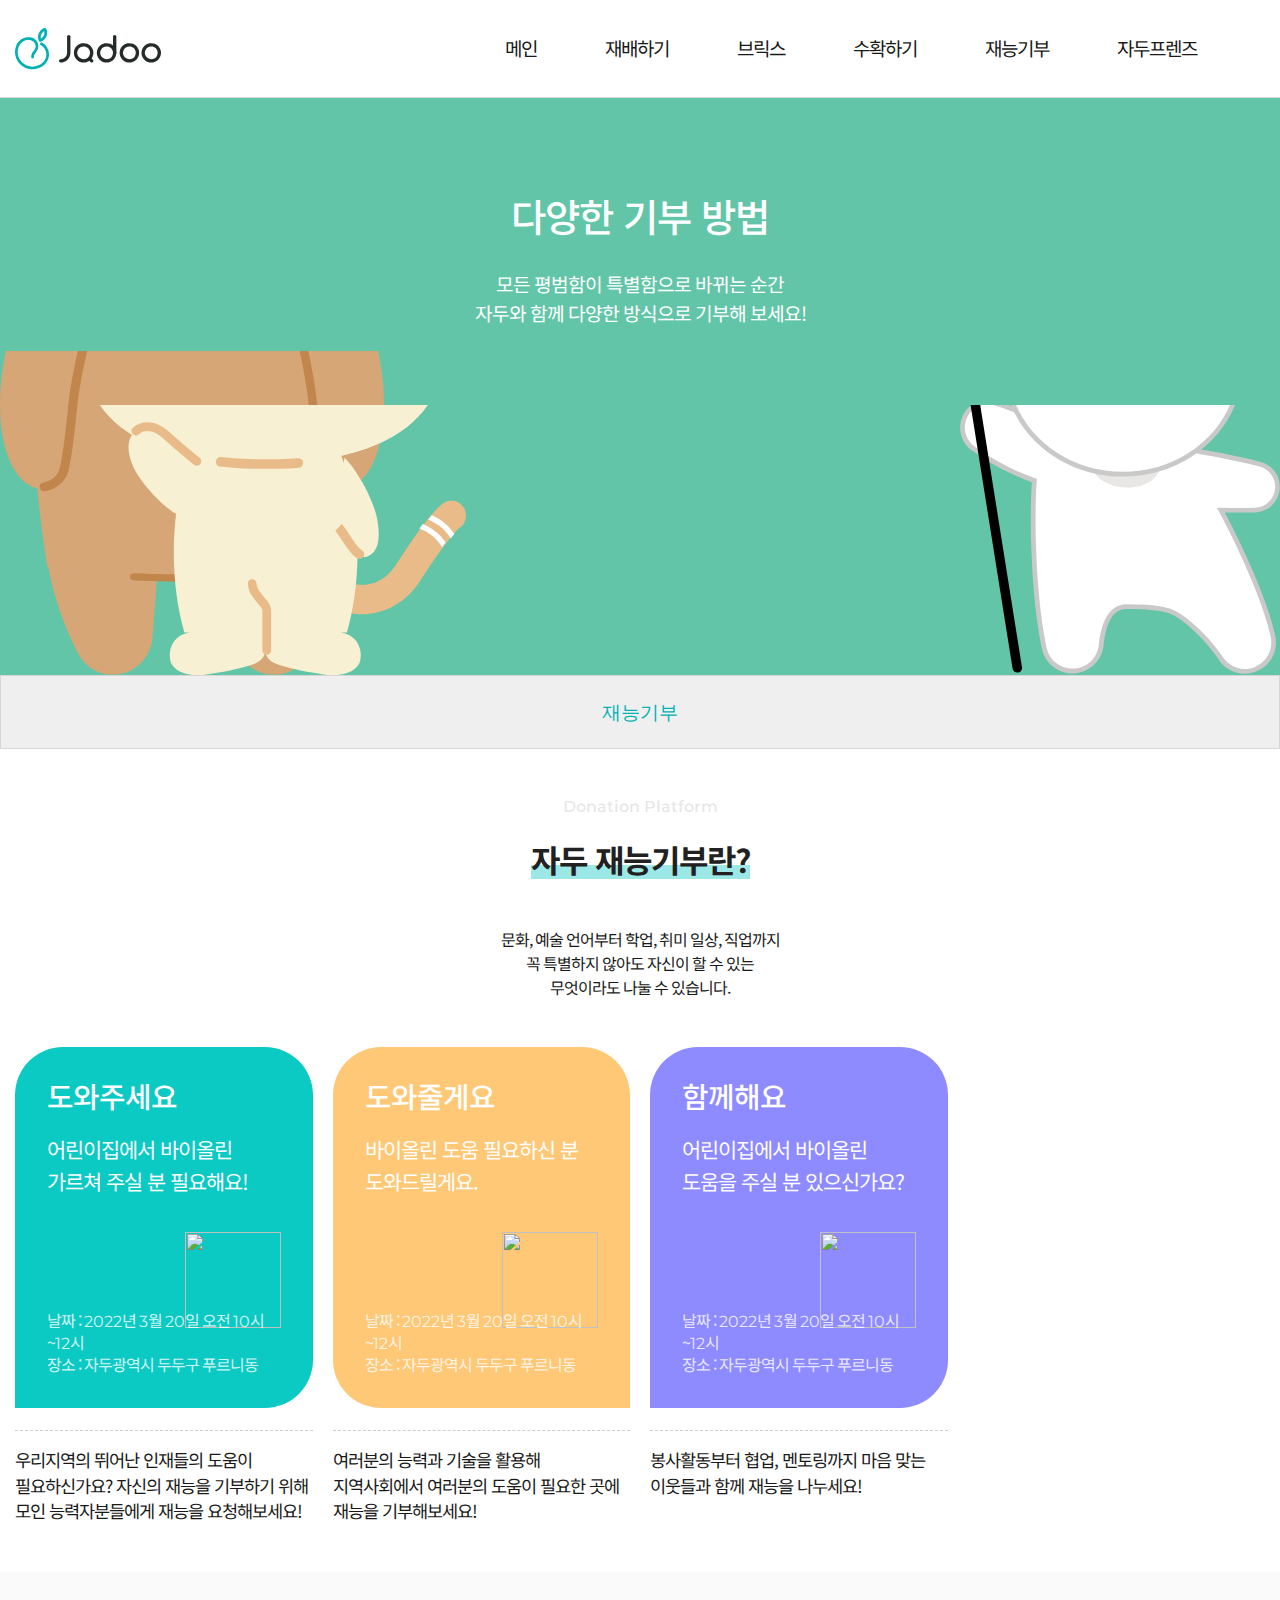
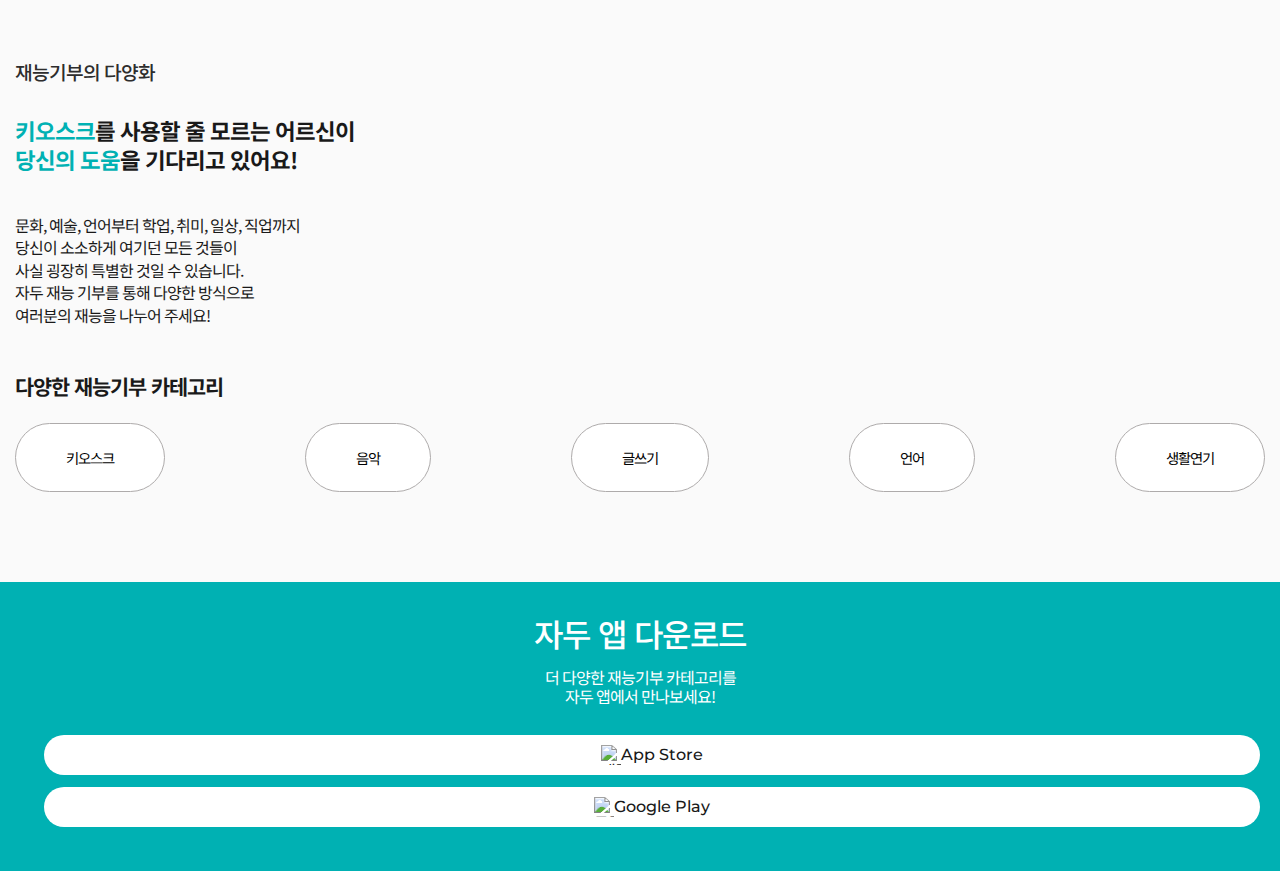
==== page/donation.html @ 3eba4370 "재능기부 박스 수정" ====
<!DOCTYPE html>
<html lang="ko">

<head>
  <meta charset="UTF-8">
  <meta http-equiv="X-UA-Compatible" content="IE=edge">
  <meta name="viewport" content="width=device-width, initial-scale=1.0">
  <title>자두 재능기부</title>
  <link rel="stylesheet" href="../css/reset.css">
  <link rel="stylesheet" href="../css/layout.css">
  <link rel="stylesheet" href="../css/donation.css">
  <!-- <link rel="stylesheet" href="https://fonts.googleapis.com/icon?family=Material+Icons"> -->
  <link href="https://fonts.googleapis.com/icon?family=Material+Icons" rel="stylesheet">

  <script src="../js/main.js" defer></script>
  <script src="../js/donation.js" defer></script>
</head>

<body>
  <div class="wrap">
    <header class="header">
      <div class="header-inner">

        <h1 class="logo"><a href="">
            <svg width="147" height="42" viewBox="0 0 147 42" fill="none" xmlns="http://www.w3.org/2000/svg">
              <path
                d="M25.1084 13.7812C24.8721 13.7782 24.6405 13.711 24.4366 13.5863C24.2327 13.4616 24.0635 13.2837 23.9457 13.07C22.6821 10.7668 22.6472 7.77665 23.8526 5.08147C25.0581 2.3863 27.2751 0.491188 29.7828 0.0184212C30.0581 -0.028347 30.3404 0.0144478 30.5915 0.14098C30.8426 0.267511 31.0501 0.471632 31.1859 0.725551C32.4534 3.02877 32.4883 6.01892 31.279 8.7141C30.0697 11.4093 27.8565 13.3044 25.3488 13.7772C25.2688 13.7843 25.1885 13.7857 25.1084 13.7812V13.7812ZM29.2402 3.15C27.944 3.81924 26.9048 4.92833 26.2933 6.29495C25.6819 7.66158 25.5347 9.2044 25.8759 10.6698C27.1711 9.99944 28.2095 8.89019 28.8208 7.52391C29.4321 6.15763 29.58 4.61539 29.2402 3.15V3.15Z"
                fill="#00B1B3" />
              <path
                d="M29.6241 36.532L29.3347 36.7944L29.2768 36.8461C26.0153 39.7664 21.8359 41.3674 17.5152 41.3515C7.86817 41.3515 5.33085e-05 33.5734 5.33085e-05 24.0139C-0.00560823 21.7639 0.439745 19.5369 1.30819 17.4725C1.38537 17.2777 1.48569 17.0431 1.58602 16.8244C1.71722 16.542 1.85614 16.2756 1.99891 16.0291C3.14488 13.9562 4.80183 12.232 6.80212 11.031C8.80241 9.82992 11.0751 9.19466 13.3901 9.18945C14.4247 9.19126 15.4551 9.32482 16.4579 9.5871C16.6006 9.61892 16.782 9.65868 16.9788 9.7223C17.1254 9.75149 17.2689 9.79544 17.4071 9.85353C18.8137 10.3397 20.0753 11.1905 21.0708 12.3241C22.0662 13.4577 22.7621 14.836 23.0914 16.3267C23.4208 17.8174 23.3727 19.3703 22.9516 20.8363C22.5306 22.3023 21.7508 23.632 20.6871 24.6979C20.1178 25.2648 19.6657 25.9446 19.358 26.6963C19.0503 27.4481 18.8934 28.2562 18.8966 29.072C18.8966 29.4411 18.7543 29.7952 18.5011 30.0562C18.2478 30.3172 17.9042 30.4638 17.546 30.4638C17.1878 30.4638 16.8443 30.3172 16.591 30.0562C16.3378 29.7952 16.1955 29.4411 16.1955 29.072C16.1925 27.8852 16.422 26.71 16.8702 25.6167C17.3185 24.5235 17.9762 23.5347 18.804 22.7096C19.7641 21.7439 20.3797 20.4725 20.5513 19.1013C20.7229 17.7301 20.4403 16.3393 19.7494 15.1542C19.0131 13.905 17.8697 12.9663 16.5235 12.5059L16.4502 12.482H16.3614L16.207 12.4263C16.0878 12.3883 15.9667 12.3564 15.8443 12.3309H15.8019C15.0129 12.1296 14.2029 12.0295 13.3901 12.0327C11.5557 12.0348 9.75426 12.536 8.16806 13.4856C6.58185 14.4352 5.26707 15.7996 4.35664 17.4407C4.25245 17.6395 4.13283 17.8662 4.02479 18.1008C3.94761 18.2639 3.87043 18.4428 3.80097 18.6217C3.07294 20.3482 2.69856 22.211 2.70122 24.0934C2.70122 32.118 9.34609 38.6475 17.5152 38.6475C21.1851 38.6617 24.7352 37.3024 27.5056 34.8221L27.5789 34.7584L27.8761 34.488L28.1115 34.2693C28.1565 34.2139 28.2055 34.162 28.2581 34.1142L28.3083 34.0625L28.6015 33.7444C29.5499 32.663 30.2746 31.3939 30.7316 30.0145C31.1036 28.9014 31.2927 27.7321 31.2911 26.5549C31.2985 24.5847 30.7774 22.6507 29.7852 20.9665C28.7931 19.2823 27.3685 17.9135 25.6688 17.0113C25.3647 16.8337 25.1393 16.5416 25.0398 16.1963C24.9404 15.851 24.9747 15.4794 25.1356 15.1597C25.2965 14.8399 25.5714 14.5969 25.9026 14.4817C26.2337 14.3665 26.5953 14.388 26.9114 14.5418C29.0409 15.6703 30.8284 17.3803 32.0786 19.4849C33.3287 21.5895 33.9934 24.0078 34 26.4754C33.9975 29.8287 32.7859 33.0614 30.6004 35.5458L30.2145 35.9434L29.6241 36.532Z"
                fill="#00B1B3" />
              <path
                d="M68.6317 34.5648C66.7026 34.5648 64.8168 33.9947 63.2128 32.9267C61.6088 31.8588 60.3587 30.3408 59.6204 28.5648C58.8822 26.7888 58.689 24.8346 59.0653 22.9492C59.4417 21.0638 60.3707 19.332 61.7347 17.9727C63.0988 16.6134 64.8368 15.6878 66.7289 15.3127C68.6209 14.9377 70.5821 15.1302 72.3643 15.8658C74.1466 16.6015 75.6699 17.8472 76.7417 19.4456C77.8135 21.0439 78.3855 22.9231 78.3855 24.8454C78.382 27.422 77.3532 29.8921 75.5248 31.7141C73.6964 33.5361 71.2175 34.5612 68.6317 34.5648V34.5648ZM68.6317 18.4458C67.3615 18.4458 66.1198 18.8211 65.0637 19.5243C64.0076 20.2275 63.1844 21.227 62.6983 22.3963C62.2122 23.5657 62.0851 24.8525 62.3329 26.0939C62.5807 27.3353 63.1924 28.4756 64.0905 29.3706C64.9887 30.2656 66.133 30.8751 67.3788 31.122C68.6246 31.3689 69.9159 31.2422 71.0894 30.7578C72.2629 30.2735 73.266 29.4532 73.9716 28.4008C74.6773 27.3484 75.054 26.1111 75.054 24.8454C75.0557 24.0035 74.891 23.1696 74.5691 22.3912C74.2472 21.6129 73.7745 20.9054 73.1781 20.3092C72.5816 19.713 71.8731 19.2398 71.093 18.9166C70.3129 18.5934 69.4766 18.4266 68.6317 18.4258V18.4458Z"
                fill="#242B29" />
              <path
                d="M136.253 34.5648C134.324 34.5648 132.438 33.9947 130.834 32.9267C129.23 31.8588 127.98 30.3408 127.241 28.5648C126.503 26.7888 126.31 24.8346 126.686 22.9492C127.063 21.0638 127.992 19.332 129.356 17.9727C130.72 16.6134 132.458 15.6878 134.35 15.3127C136.242 14.9377 138.203 15.1302 139.985 15.8658C141.768 16.6015 143.291 17.8472 144.363 19.4456C145.435 21.0439 146.007 22.9231 146.007 24.8454C146.003 27.422 144.974 29.8921 143.146 31.7141C141.317 33.5361 138.839 34.5612 136.253 34.5648V34.5648ZM136.253 18.4458C134.983 18.4458 133.741 18.8211 132.685 19.5243C131.629 20.2275 130.806 21.227 130.319 22.3963C129.833 23.5657 129.706 24.8525 129.954 26.0939C130.202 27.3353 130.813 28.4756 131.712 29.3706C132.61 30.2656 133.754 30.8751 135 31.122C136.246 31.3689 137.537 31.2422 138.71 30.7578C139.884 30.2735 140.887 29.4532 141.593 28.4008C142.298 27.3484 142.675 26.1111 142.675 24.8454C142.678 24.0033 142.514 23.1689 142.192 22.3902C141.87 21.6115 141.398 20.9036 140.801 20.3072C140.205 19.7109 139.496 19.2377 138.715 18.9148C137.935 18.592 137.098 18.4258 136.253 18.4258V18.4458Z"
                fill="#242B29" />
              <path
                d="M91.5917 34.5648C89.6626 34.5648 87.7768 33.9947 86.1728 32.9267C84.5688 31.8588 83.3186 30.3408 82.5804 28.5648C81.8421 26.7888 81.649 24.8346 82.0253 22.9492C82.4017 21.0638 83.3306 19.332 84.6947 17.9727C86.0588 16.6134 87.7968 15.6878 89.6888 15.3127C91.5809 14.9377 93.542 15.1302 95.3243 15.8658C97.1066 16.6015 98.6299 17.8472 99.7016 19.4456C100.773 21.0439 101.345 22.9231 101.345 24.8454C101.342 27.422 100.313 29.8921 98.4847 31.7141C96.6563 33.5361 94.1775 34.5612 91.5917 34.5648V34.5648ZM91.5917 18.4458C90.3218 18.4471 89.0808 18.8235 88.0255 19.5275C86.9702 20.2315 86.1481 21.2315 85.6631 22.401C85.178 23.5705 85.0518 24.857 85.3003 26.098C85.5489 27.3389 86.1611 28.4786 87.0595 29.3729C87.9579 30.2673 89.1023 30.8761 90.3479 31.1225C91.5935 31.3689 92.8845 31.2417 94.0576 30.7572C95.2307 30.2726 96.2334 29.4524 96.9387 28.4001C97.6441 27.3478 98.0206 26.1108 98.0206 24.8454C98.0224 24.003 97.8574 23.1685 97.5351 22.3897C97.2128 21.6109 96.7395 20.9031 96.1424 20.3068C95.5452 19.7105 94.8359 19.2375 94.055 18.9147C93.2741 18.5919 92.4371 18.4258 91.5917 18.4258V18.4458Z"
                fill="#242B29" />
              <path
                d="M45.6725 34.5649C45.2289 34.5649 44.8035 34.3894 44.4899 34.0768C44.1762 33.7643 44 33.3404 44 32.8984C44 32.4564 44.1762 32.0325 44.4899 31.7199C44.8035 31.4074 45.2289 31.2318 45.6725 31.2318C47.3747 31.2283 49.0061 30.5529 50.2098 29.3535C51.4134 28.1541 52.0912 26.5284 52.0947 24.8322V8.66656C52.0947 8.22456 52.2709 7.80067 52.5845 7.48813C52.8982 7.17559 53.3236 7 53.7672 7C54.2107 7 54.6361 7.17559 54.9498 7.48813C55.2634 7.80067 55.4396 8.22456 55.4396 8.66656V24.8455C55.4361 27.4245 54.4055 29.8966 52.5742 31.719C50.7429 33.5414 48.2606 34.5649 45.6725 34.5649V34.5649Z"
                fill="#242B29" />
              <path
                d="M76.7204 34.5652C76.5016 34.5654 76.285 34.5226 76.0829 34.439C75.8809 34.3555 75.6974 34.233 75.543 34.0785L73.1748 31.7187C73.0129 31.5663 72.8834 31.383 72.7939 31.1799C72.7044 30.9767 72.6566 30.7577 72.6535 30.5358C72.6504 30.3139 72.6919 30.0936 72.7757 29.888C72.8595 29.6824 72.9837 29.4956 73.1412 29.3387C73.2987 29.1818 73.4861 29.0579 73.6924 28.9745C73.8988 28.891 74.1199 28.8496 74.3425 28.8527C74.5652 28.8558 74.7849 28.9034 74.9888 28.9926C75.1927 29.0819 75.3766 29.2109 75.5296 29.3722L77.8978 31.732C78.2099 32.0433 78.3853 32.4653 78.3853 32.9053C78.3853 33.3453 78.2099 33.7673 77.8978 34.0785C77.7441 34.2339 77.5608 34.357 77.3585 34.4406C77.1563 34.5242 76.9393 34.5665 76.7204 34.5652V34.5652Z"
                fill="#242B29" />
              <path
                d="M99.6863 26.5054C99.2445 26.5054 98.8208 26.3306 98.5084 26.0193C98.196 25.708 98.0205 25.2858 98.0205 24.8455V8.66656C98.0205 8.22456 98.1967 7.80067 98.5104 7.48813C98.824 7.17559 99.2494 7 99.693 7C100.137 7 100.562 7.17559 100.876 7.48813C101.189 7.80067 101.365 8.22456 101.365 8.66656V24.8455C101.365 25.0646 101.322 25.2816 101.237 25.4838C101.153 25.6861 101.029 25.8697 100.873 26.024C100.717 26.1783 100.532 26.3003 100.328 26.3829C100.124 26.4656 99.9061 26.5072 99.6863 26.5054V26.5054Z"
                fill="#242B29" />
              <path
                d="M114.397 34.5648C112.468 34.5648 110.582 33.9947 108.978 32.9267C107.374 31.8588 106.124 30.3408 105.386 28.5648C104.648 26.7888 104.455 24.8346 104.831 22.9492C105.207 21.0638 106.136 19.332 107.5 17.9727C108.864 16.6134 110.602 15.6878 112.494 15.3127C114.387 14.9377 116.348 15.1302 118.13 15.8658C119.912 16.6015 121.436 17.8472 122.507 19.4456C123.579 21.0439 124.151 22.9231 124.151 24.8454C124.148 27.422 123.119 29.8921 121.29 31.7141C119.462 33.5361 116.983 34.5612 114.397 34.5648V34.5648ZM114.397 18.4458C113.127 18.4458 111.885 18.8211 110.829 19.5243C109.773 20.2275 108.95 21.227 108.464 22.3963C107.978 23.5657 107.851 24.8525 108.098 26.0939C108.346 27.3353 108.958 28.4756 109.856 29.3706C110.754 30.2656 111.899 30.8751 113.144 31.122C114.39 31.3689 115.682 31.2422 116.855 30.7578C118.029 30.2735 119.032 29.4532 119.737 28.4008C120.443 27.3484 120.82 26.1111 120.82 24.8454C120.821 24.0035 120.657 23.1696 120.335 22.3912C120.013 21.6129 119.54 20.9054 118.944 20.3092C118.347 19.713 117.639 19.2398 116.859 18.9166C116.079 18.5934 115.242 18.4266 114.397 18.4258V18.4458Z"
                fill="#242B29" />
            </svg>
          </a>
        </h1>


        <nav class="nav">
          <ul class="navmenu">
            <li class="menus"><span id="menu1">메인</span></li>
            <li class="menus"><span id="menu2">재배하기</span></li>
            <li class="menus"><span id="menu3">브릭스</span></li>
            <li class="menus"><span id="menu4">수확하기</span></li>
            <li class="menus"><span id="menu5">재능기부</span></li>
            <li class="menus"><span id="menu6">자두프렌즈</span></li>
          </ul>
        </nav>

        <div class="navBtntoggle">
          <div class="nav-icon">
            <span></span>
          </div>
        </div>


      </div>
      <!--header-inner -->

      <div class="nav-mobile">
        <ul class="nav-moCont">
          <li class="menus"><span id="menu7">메인</span></li>
          <li class="menus"><span id="menu8">브릭스</span></li>
          <li class="menus"><span id="menu9">재배하기</span></li>
          <li class="menus"><span id="menu10">수확하기</span></li>
          <li class="menus"><span id="menu11">재능기부</span></li>
          <li class="menus"><span id="menu12">자두프렌즈</span></li>
        </ul>
      </div>
    </header>



    <div class="donation_banner">
      <div class="layout">

        <div class="main-tit">
          <h2>다양한 기부 방법</h2>
          <div class="destxt">모든 평범함이 특별함으로 바뀌는 순간<br>
            자두와 함께 다양한 방식으로 기부해 보세요!</div>
        </div>

        <div class="decowrap">
          <div class="deco1"></div>
          <div class="deco2"></div>
          <div class="deco3"></div>
        </div>



      </div>
    </div>
    <!-- top banner -->


    <div class="tabs">
      <div class="tab-select">
        <select name="" id="tabmenu">
          <option value="" class="mater">재능기부
            <span class="down"><img src="/jadu_website/images/arrow_drop_down_black.svg" alt="드롭다운 화살표"></span></option>
          <option value="">자두MD</option>
          <option value="">현물기부</option>
        </select>
      </div>

      <div class="tab-button">
        <ul>
          <li><a href="">재능기부</a></li>
          <li><a href="">자두MD</a></li>
          <li><a href="">현물기부</a></li>
        </ul>
      </div>
    </div>

    <!-- 자두 재능기부란? -->
    <div class="donation-section1 content">
      <div class="dona_inner content_inner">
        <div class="donation-txt">
          <div class="bg_txt" lang="en">Donation Platform</div>
          <h1><mark>자두 재능기부란?</mark></h1>
          <p class="desc">문화, 예술 언어부터 학업, 취미 일상, 직업까지<br>꼭 특별하지 않아도 자신이 할 수 있는<br>무엇이라도 나눌 수 있습니다.</p>
        </div>

        <!-- 재능기부 슬라이더 -->
        <div id="slider">

          <div class="layout01">
            <div class="list list01">
              <div class="title">도와주세요</div>
              <div class="middtit">어린이집에서 바이올린<br>가르쳐 주실 분 필요해요!</div>
              <img src="/jadu_website/images/dona_item01.svg">
              <div class="info">날짜 : <span lang="en">2022</span>년 <span lang="en">3</span>월 <span lang="en">20</span>일 오전
                <span lang="en">10</span>시~<span lang="en">12</span>시<br>
                장소 : 자두광역시 두두구 푸르니동</div>
            </div>
            <div class="desc">우리지역의 뛰어난 인재들의 도움이 필요하신가요? 자신의 재능을 기부하기 위해 모인 능력자분들에게 재능을 요청해보세요!</div>
          </div>
              
            
          <div class="layout01">
            <div class="list list02">
              <div class="title">도와줄게요</div>
              <div class="middtit">바이올린 도움 필요하신 분<br>도와드릴게요.</div>
              <img src="/jadu_website/images/dona_item02.svg">
              <div class="info">날짜 : <span lang="en">2022</span>년 <span lang="en">3</span>월 <span lang="en">20</span>일 오전
                <span lang="en">10</span>시~<span lang="en">12</span>시<br>
                장소 : 자두광역시 두두구 푸르니동</div>
            </div>
            <div class="desc">여러분의 능력과 기술을 활용해 지역사회에서 여러분의 도움이 필요한 곳에 재능을 기부해보세요!</div>
          </div>


          <div class="layout01">
            <div class="list list03">
              <div class="title">함께해요</div>
              <div class="middtit">어린이집에서 바이올린<br>도움을 주실 분 있으신가요?</div>
              <img src="/jadu_website/images/dona_item03.svg">
              <div class="info">날짜 : <span lang="en">2022</span>년 <span lang="en">3</span>월 <span lang="en">20</span>일 오전
                <span lang="en">10</span>시~<span lang="en">12</span>시<br>
                장소 : 자두광역시 두두구 푸르니동</div>
            </div>
            <div class="desc">봉사활동부터 협업, 멘토링까지 마음 맞는 이웃들과 함께 재능을 나누세요!</div>
          </div>

        </div>
      </div>
    </div>

    <!-- 재능기부의 다양화 -->
    <div class="diversify_wrap">
      <div class="diver_inner content_inner">
        <div class="desc-txt">
          <h2>재능기부의 다양화</h2>
          <div class="stit"><span>키오스크</span>를 사용할 줄 모르는 어르신이<br><span>당신의 도움</span>을 기다리고 있어요!</div>
          <div class="desc">문화, 예술, 언어부터 학업, 취미, 일상, 직업까지<br>
            당신이 소소하게 여기던 모든 것들이<br>
            사실 굉장히 특별한 것일 수 있습니다.<br>
            자두 재능 기부를 통해 다양한 방식으로<br>
            여러분의 재능을 나누어 주세요!</div>
        </div>


        <!-- 카테고리 -->
        <div class="cate_wrap">
          <div class="cate_tit">다양한 재능기부 카테고리</div>
          <ul class="category">
            <li>키오스크</li>
            <li>음악</li>
            <li>글쓰기</li>
            <li>언어</li>
            <li>생활연기</li>
          </ul>
        </div>

      </div>
    </div>


    <!-- 자두 앱 다운로드 -->
    <div class="app-download">
      <div class="down_inner content_inner">
        <div class="txt">
          <div class="tit">자두 앱 다운로드</div>
          <div class="middtit">더 다양한 재능기부 카테고리를<br>자두 앱에서 만나보세요!</div>
        </div>
        <div class="down-btn">
          <div class="apple btn">
            <a href="#">
              <img src="/jadu_website/images/logo_apple.svg" alt="애플 로고">
              <span lang="en">App Store</span>
            </a>
          </div>
          <div class="google btn">
            <a href="#">
              <img src="/jadu_website/images/logo_googleplay.svg" alt="구글플레이 로고">
              <span lang="en">Google Play</span>
            </a>
          </div>
        </div>
      </div>
    </div>


  </div>
  <!-- wrap end -->
</body>

</html>
---- css/layout.css ----
body { position: relative; line-height: 1; word-break: keep-all; }
.title__wrap .title mark{position: relative;}
.title__wrap .title mark:before {
  content: "";
  position: absolute;
  left: 0;
  bottom: 00px;
  width: 100%;
  height: 22px;
  background-color: #fde08e;
  z-index: -1;
}


.wrap{position: relative;}
.header { width: 100%; padding-left: 15px; padding-right: 15px; border-bottom: 1px solid rgb(217, 217, 217); position: fixed; top: 0px; left: 0px; z-index: 999; background-color: rgb(255, 255, 255); }
.header .header-inner { position: relative; width: 100%; height: 86px; display: flex; align-items: center; justify-content: space-between; }
.header .logo { }
.header .logo a { display: block; text-indent: -999px; width: 147px; background: url("../images/logo.svg") no-repeat; height: 42px; }
.header .nav { width: calc(100% - 147px); }
.header .nav { }
.header .nav .navbar li { cursor: pointer; }
.header .nav .navbar li > span:hover { color: rgb(76, 200, 202); position: relative; }
.header .nav .navmenu { display: none; }
.header .nav .navmenu li { cursor: pointer; }
.header .nav-icon { width: 24px; cursor: pointer; z-index: 100; transform: translateY(-50%); }
.header .nav-icon > span { position: relative; display: block; width: 100%; height: 100%; }
.header .nav-icon { display: inline-block; width: 24px; cursor: pointer; position: absolute; top: 50%; right: 10px; z-index: 100; transform: translateY(-50%); }
.header .nav-icon::before, .header .nav-icon span, .header .nav-icon::after { background-color: rgb(0, 0, 0); content: ""; display: block; height: 2px; margin: 5px 0px; transition: all 0.2s ease-in-out 0s; }
.header .nav-icon::before { margin-top: 0px; }
.header .nav-icon::after { margin-bottom: 0px; }
.header .nav-icon:hover > span { border-top-color: rgb(76, 200, 202); }
.header .nav-icon:hover > span { border-top-color: rgb(76, 200, 202); }
.header .nav-icon.active::before { transform: translateY(8px) rotate(135deg); }
.header .nav-icon.active::before { transform: translateY(8px) rotate(135deg); }
.header .nav-icon.active::after { transform: translateY(-6px) rotate(-135deg); }
.header .nav-icon.active span { transform: scale(0); }
.nav-mobile { display: none; position: absolute; top: 80px; left: 0px; right: 0px; 
  background-color: rgb(11 200 194); z-index: 200; }
.nav-mobile.active { display: block; }
.nav-mobile .nav-moCont li { cursor: pointer; padding: 30px; color: rgb(255, 255, 255); }
.nav-mobile .nav-moCont li:hover { background-color: #189292; }
.nav-mobile .nav-moCont li span { color: rgb(255, 255, 255); }
@media (min-width: 1024px) {
  .header .header-inner { max-width: 1400px; margin: 0px auto; height: 97px; }
  .header .nav { display: block; width: calc(100% - 134px); }
  .header .nav .navmenu { display: flex; justify-content: right; align-items: center; }
  .header .nav .navmenu li { font-size: 19px; padding-right: 68px; }
  .header .nav .navmenu li > span:hover::before { content: ""; display: block; width: 6px; height: 6px; position: absolute; top: -10px; left: 50%; transform: translateX(-50%); border-radius: 50%; background: rgb(76, 200, 202); }
  .header .nav .navmenu li > span.active { color: rgb(76, 200, 202); position: relative; }
  .header .nav .navmenu li > span.active::before { content: ""; display: block; width: 6px; height: 6px; position: absolute; top: -10px; left: 50%; transform: translateX(-50%); border-radius: 50%; background: rgb(76, 200, 202); }
  .header .nav-icon { display: none; }
  .header { width: 100%; position: fixed; }
  .header .header-inner { max-width: 1400px; margin: 0px auto; height: 97px; }
  .header .logo { width: 147px; }
}
#container { position: relative; overflow: hidden; height: 100%; }
.section { padding: 3rem 0px; }
.up-on-scroll { transition: transform 0.4s ease 0s, opacity 1s ease 0s; }
.layout {position: relative;padding: 2rem;}
.title__wrap .desc { display: block; font-size: 1rem; color: rgb(0, 177, 179); padding: 20px 0px; font-weight: 600; }
.title__wrap .title { font-size: 2rem; color: rgb(25, 25, 25); }
.title__wrap .middle { font-size: 1rem;  line-height: 1.75; padding: 30px 0px; }


@media screen and (min-width: 768px) and (max-width: 1023px) {
  #container { margin-top: 86px; }
}


@media screen and (min-width: 1350px)  {
  .title__wrap .desc{font-size:1.5rem;}
  .title__wrap .title {font-size: 3.8rem;padding: 30px 0px;}
  .title__wrap .middle { font-size: 1.5rem; padding: 30px 0px; }
  .layout {max-width: 1500px;margin: 0 auto;}
  .section{ padding: 10rem 0; }
  
}

@media screen and (min-width: 1023px) and (max-width: 1350px) {
  .layout{padding:5rem;}
  .title__wrap .title { font-size: 2.5rem; padding: 30px 0px; }
  .title__wrap .middle { font-size: 1.2rem; padding: 30px 0px; }
}


@media (max-width: 280px) {
  .layout { padding: 0.5rem; }
  .title__wrap .title{font-size:1.4rem}
}



/******************************************** main visual **********************************************/


.main-visual { position: relative; width: 100%; height: 50rem; padding: 0;}
.main-visual .visual { width: 100%; height: 100%; }
.main-visual .bg { background-image: url("../images/main-visual_bg.png"); background-position: center bottom; background-size: cover; background-repeat: no-repeat; }
.main-visual .layout { position: absolute; top: 45%; left: 50%; transform: translate(-50%, -50%); width: 100%;  }
.main-visual { height: 83rem; }

.main-visual .main-tit > span { font-size: 1.2rem; color: rgb(255, 255, 255); padding-bottom: 2rem; display: inline-block; }
.main-visual .main-tit > h2 { font-size: 5rem;  color: rgb(255, 255, 255); font-weight: 300; }
.main-visual .main-tit > h2 > strong { color: rgb(255, 255, 255); font-weight: 600; }

.main-visual .itemwrap {    position: absolute;  top: 50%; right: 0;    z-index: -1; display: flex;flex-direction: row;}
.main-visual .itemwrap .item { position: relative; content: ""; transition: all 0.3s ease 0s; animation-duration: 1s;
   animation-timing-function: linear; animation-iteration-count: infinite; animation-direction: alternate; 
   box-shadow: rgba(48, 63, 161, 0.2) 79px 190px 184px;border-radius: 50%; }

.main-visual .itemwrap .item:nth-child(1) { background: url("../images/mainbrix01.svg") center center / 100% no-repeat; width: 5rem; height: 5rem; animation-name: item1; }
.main-visual .itemwrap .item:nth-child(2) {background: url("../images/mainbrix02.svg") center center / 100% no-repeat; width: 9rem; height: 9rem; animation-name: item2;  }
.main-visual .itemwrap .item:nth-child(3) { background: url("../images/mainbrix03.svg") center center / 100% no-repeat;  width: 14rem; height: 14rem; animation-name: item3;  }
.main-visual .itemwrap .item:nth-child(4) {  background: url("../images/mainbrix04.svg") center center / 100% no-repeat; width: 19rem; height: 19rem;  animation-name: item4;}



@keyframes item1 { 
  0% { right: -13rem; top: -18rem; }
  100% { right: -14rem; top: -17rem; }
}

@keyframes item2 { 
  0% { right: -15rem; top: -10rem; }
  100% { right: -20rem; top: -11rem; }
}

@keyframes item3 { 
  0% { right: -15rem; top: 5rem; }
  100% { right: -16rem; top: 6rem; }
}

@keyframes item4 { 
  0% { right: 20rem; top: 0rem; }
  100% { right: 21rem; top: 1rem; }
}


/* 1025 ~ 1300 */
@media screen and (min-width: 1025px) and (max-width: 1300px) {
  .main-visual .itemwrap{top: 77%;}

  .main-visual .itemwrap .item:nth-child(1) { width: 5rem; height: 5rem;  }
  .main-visual .itemwrap .item:nth-child(2) { width: 9rem; height: 9rem;  }
  .main-visual .itemwrap .item:nth-child(3) { width: 10rem; height: 10rem;  }
  .main-visual .itemwrap .item:nth-child(4) { width: 15rem; height: 15rem;}
  .main-visual .main-tit > h2{font-size:3.5rem;}
  .main-visual .main-tit > span {font-size:1.2rem;}
  

  
}

/* 1024 */
@media screen  and (max-width: 1024px){
  
  .main-visual{height: 45rem;}

}


/* 768 ~ 1024  */
@media screen and (min-width: 768px) and (max-width: 1024px){

 
  .main-visual .main-tit{width:100%;margin-left: 5%;}
  .main-visual .itemwrap{}
  .main-visual .main-tit > h2{font-size: 3rem;} 
  .main-visual{height: 45rem;}
  .main-visual .itemwrap{top:0%; right: -6%;}
  .main-visual .itemwrap .item:nth-child(1) { width: 4rem; height: 4rem; background: url("../images/mainbrix01.svg") center center / 100% no-repeat;  animation-name: item1; }
  .main-visual .itemwrap .item:nth-child(2) { width: 6rem; height: 6rem; background: url("../images/mainbrix02.svg") center center / 100% no-repeat;  animation-name: item2;}
  .main-visual .itemwrap .item:nth-child(3) { width: 8rem; height: 8rem; background: url("../images/mainbrix03.svg") center center / 100% no-repeat;   animation-name: item3; }
  .main-visual .itemwrap .item:nth-child(4) { width: 10rem; height: 10rem;  background: url("../images/mainbrix04.svg") center center / 100% no-repeat; animation-name: item4; }
  
 
  /* @keyframes item1 { 
    0% { left: 6rem; top: -2rem; }
    100% { left: 5rem; top: -3rem; }
  }
  
  @keyframes item2 { 
    0% { left: 9rem; top: -1rem; }
    100% { left: 8em; top: -0rem; }
  }
  
  @keyframes item3 { 
    0% { right: -3rem; top: 10rem; }
    100% { right: -4rem; top: 9rem; }
  }
  @keyframes item4 { 
    0% { right: 18rem; bottom: -7rem; }
    100% { right: 19rem; bottom: -7rem; }
  } */
}





@media screen and (min-width:481px) and (max-width: 1024px){

  .main-visual .itemwrap .item:nth-child(1) { width: 4rem; height: 4rem; background: url("../images/mainbrix01.svg") center center / 100% no-repeat;  animation-name: item1; }
  .main-visual .itemwrap .item:nth-child(2) { width: 6rem; height: 6rem; background: url("../images/mainbrix02.svg") center center / 100% no-repeat;  animation-name: item2;}
  .main-visual .itemwrap .item:nth-child(3) { width: 8rem; height: 8rem; background: url("../images/mainbrix03.svg") center center / 100% no-repeat;   animation-name: item3; }
  .main-visual .itemwrap .item:nth-child(4) { width: 10rem; height: 10rem;  background: url("../images/mainbrix04.svg") center center / 100% no-repeat; animation-name: item4; }
  
 
  @keyframes item1 { 
    0% { left: 6rem; top: -2rem; }
    100% { left: 5rem; top: -3rem; }
  }
  
  @keyframes item2 { 
    0% { left: 9rem; top: -1rem; }
    100% { left: 8em; top: -0rem; }
  }
  
  @keyframes item3 { 
    0% { right: -3rem; top: 10rem; }
    100% { right: -4rem; top: 9rem; }
  }
  @keyframes item4 { 
    0% { right: 18rem; bottom: -7rem; }
    100% { right: 19rem; bottom: -7rem; }
  }

}



/* 481 ~ 767 */
@media screen and (min-width: 481px) and (max-width: 767px) {
  .main-visual .main-tit > h2 {font-size: 2.5rem;}
  
  .main-visual .itemwrap{width:60%;right: 0%;top: 0;}

  @keyframes item1 { 
    0% { left: 6rem; top: -2rem; }
    100% { left: 5rem; top: -3rem; }
  }
  
  @keyframes item2 { 
    0% { left: 9rem; top: -1rem; }
    100% { left: 8em; top: -0rem; }
  }
  
  @keyframes item3 { 
    0% { right: -3rem; top: 10rem; }
    100% { right: -4rem; top: 9rem; }
  }

  @keyframes item4 { 
    0% { right: 14rem; bottom: -9rem; }
    100% { right: 15rem; bottom: -10rem; }
  }


}

/*  480  */
@media only screen and (max-width: 480px) {
 
  
  .main-visual .itemwrap .item:nth-child(1) { width: 2rem; height: 2rem;  }
  .main-visual .itemwrap .item:nth-child(2) { width: 3rem; height: 3rem; }
  .main-visual .itemwrap .item:nth-child(3) { width: 6rem; height: 6rem;}
  .main-visual .itemwrap .item:nth-child(4) { width: 7rem; height: 7rem; }
  
  @keyframes item1 { 
    0% { left: 4rem; top: -5rem; }
    100% { left: 5rem; top: -6rem; }
  }
  
  @keyframes item2 { 
    0% { left: 5rem; top: -1rem; }
    100% { left: 4em; top: -0rem; }
  }
  
  @keyframes item3 { 
    0% { right: 2rem; top: 9rem; }
    100% { right: 3rem; top: 10rem; }
  }
  @keyframes item4 { 
    0% { right: 19rem; bottom: -7rem; }
    100% { right: 19rem; bottom: -8rem; }
  }

  .main-visual .main-tit > span { font-size: 1rem; }
  .main-visual .main-tit > h2 { font-size: 2rem; }
}


@media screen and (min-width: 281px)  and  (max-width: 480px) {
  .main-visual .itemwrap{  top: 17%; right: -30%;}

}

@media only screen and (max-width: 280px) {
  .main-visual .itemwrap{    right: -48%; top: 28%; }
}




.grow__wrap .list__wrap { padding-top: 3rem; }
.grow__wrap .list__wrap li { border-bottom: 1px dashed rgb(160, 160, 160); padding: 20px 0px; font-size: 1rem; }
.grow__wrap .title__wrap { text-align: center; }
.grow__wrap .title__wrap .title span.br { display: inline; }
.grow__wrap .flex { flex-flow: column-reverse wrap; display: flex; justify-content: space-between; align-items: center; }
.grow__imgwrap { position: relative; }
.grow__imgwrap .grow_bg { position: absolute; top: 26px; right: -64%; width: 626px; background: url("../images/grow_bg.svg") 0% 30% / 62% no-repeat; height: 624px; z-index: -1; }
.grow__img { width: 80%; margin: 86px auto 0px; }
.img__wrap img { z-index: 999; width: 100%; margin: 0px auto; display: block; }
.grow__imgwrap .circle1 { background: url("../images/circle1.svg") center center / 50% no-repeat; position: absolute; transition: all 0.3s ease 0s; width: 5rem; height: 5rem; content: ""; animation-name: circle1; animation-duration: 1s; animation-timing-function: linear; animation-iteration-count: infinite; animation-direction: alternate; }
@keyframes circle1 { 
  0% { right: -5rem; bottom: 3rem; }
  100% { right: -4rem; bottom: 2rem; }
}
.grow__imgwrap .circle2 { background: url("../images/circle2.svg") center center / 50% no-repeat; position: absolute; transition: all 0.3s ease 0s; width: 8rem; height: 8rem; content: ""; animation-name: circle2; animation-duration: 1s; animation-timing-function: linear; animation-iteration-count: infinite; animation-direction: alternate; }
@keyframes circle2 { 
  0% { right: -4rem; bottom: -4rem; }
  100% { right: -3rem; bottom: -3rem; }
}
@media only screen and (min-width: 1024px) {
  .grow__wrap .flex { flex-direction: row; }
  .grow__wrap .title__wrap { width: 50%; text-align: left; }
  .grow__imgwrap .grow_bg { top: -23px; right: -10%; background-size: cover; }
  .grow__img { width: 100%; margin: 0px; }
  .grow__wrap .list__wrap li { font-size: 1.3rem; }
}
@media screen and (min-width: 799px) and (max-width: 1023px) {
  .grow__wrap .flex { flex-flow: row nowrap; }
  .grow__img { width: 80%; }
  .grow__wrap .title__wrap { text-align: left; }
}
@media screen and (min-width: 768px) and (max-width: 1199px) {
  .grow__wrap .title__wrap .title span.br { display: block; }
}
@media screen and (min-width: 481px) and (max-width: 767px) {
  .grow__wrap .title__wrap .title span.br { display: block; }
  @keyframes circle1 { 
  0% { right: -4rem; bottom: 5rem; }
  100% { right: -6rem; bottom: 5rem; }
}
  @keyframes circle2 { 
  0% { right: -7rem; bottom: -4rem; }
  100% { right: -6rem; bottom: -3rem; }
}
}
@media only screen and (max-width: 480px) {
}
.brix__wrap { position: relative; width: 100%; overflow: hidden; text-align: center; height: 100%; }
.brix__wrap .title__wrap { text-align: center; }
.brix__imgwrap { width: 100%; height: 650px; transition: transform 0.5s cubic-bezier(0.165, 0.84, 0.44, 1) 0s; }
.moblie_brix__imgwrap { display: none; }


@media only screen and (min-width: 768px) {
  .brixslide__wrap { display: none; }
  
  .brix__imgwrap {height: 100%;/* margin: 50px auto; *//* padding: 3rem; */display: flex;justify-content: center;padding-top: 5rem;}
  .brix__imgwrap .brix_imgbox { object-fit: contain; height: 100%; box-shadow: rgba(17, 20, 39, 0.2) 0px 50px 100px; margin-right: 45px; }
  .brix__imgwrap .brix_imgbox:nth-child(3) { margin-right: 0px; }
  .brix__imgwrap .brix_imgbox img { box-shadow: rgba(17, 20, 39, 0.05) 0px 50px 100px; }
}
.brixslide__wrap { position: relative; box-sizing: border-box; margin: 2rem auto 0px; }
.arrow__wrap { }


.arrow { position: absolute; z-index: 200; box-sizing: border-box; top: 50%; transform: translateY(-50%); background-color: rgba(245, 245, 245, 0.5); font-size: 1rem; color: rgb(116, 116, 120); cursor: pointer; border-radius: 25px; width: 30px; height: 30px; display: block; text-align: center; line-height: 29px; }
.arrow.prev { left: 0%; }
.arrow.next { right: 0%; }
.slideNum { position: absolute; z-index: 100; top: 1.5rem; left: 2rem; color: rgb(255, 255, 255); font-weight: bold; display: none; }
#thisSlide { color: crimson; }
.slide__wrap { position: relative; }
.slides { width: 80%; margin:0 auto; animation: 1.5s ease 0s 1 normal none running fadein; border: 1px solid rgb(236, 236, 236); }
@keyframes fadein { 
  0% { opacity: 0.4; }
  100% { opacity: 1; }
}
.slides img { width: 100%; height: 100%; box-shadow: rgba(17, 20, 39, 0.05) 0px 50px 100px; }
#pager { display: block; position: relative; margin-top: 0px; text-align: center; }
#pager span { position: relative; margin: 0px 4px; display: inline-block; width: 1rem; height: 1rem; background-color: rgb(102, 102, 102); border-radius: 100%; cursor: pointer; transition: width 0.3s ease 0s; }
#pager span.on { width: 1rem; border-radius: 25px; background-color: rgb(40, 194, 168); }
.slideStopStart { position: relative; text-align: center; font-weight: bold; padding: 0.5rem 0px; background-color: rgb(102, 102, 102); color: rgb(255, 255, 255); margin-top: 1rem; cursor: pointer; }
@media screen and (min-width: 481px) and (max-width: 768px) {
  
  .brixslide__wrap { margin: 4rem; }
}

@media screen and  (min-width: 768px) {
  #pager{display: none;}
}


.app__banner { background-color: rgb(37, 219, 221); text-align: center; }
.app__banner .app__tit {font-size: 1.5rem;color: rgb(255, 255, 255);/* padding: 1rem 0px 2rem; */}
.app__banner .downloads {width: 50%; margin: 0 auto; padding: 1rem 0 0;}
.app__banner .downloads ul {width: 100%;display: flex;    flex-direction: row;}
.app__banner .downloads li {width: 45%;margin: 0 1%;vertical-align: top;/* display: flex; */}
.app__banner .downloads li > a {display: flex;justify-content: center;background: rgb(255, 255, 255);align-items: center;border-radius: 2rem;padding: 10px;margin: 1%;}
.app__banner .downloads li > a > img { width: 20px; height: 20px; }
.app__banner .downloads li > a > span {font-weight: 500;/* display: inline-block; *//* width: 100%; */}

@media screen and (min-width: 1350px) {
  .app__banner .layout{display: flex;justify-content: center;width: 100%;align-items: center;}

  .app__banner .downloads {width: 50%; margin: 0; padding: 1rem;}
}

@media screen and (min-width: 1024px) {
  .app__banner .app__tit { font-size: 2rem; }

  .app__banner .downloads li > a{padding:5px;/* display: block; */}
  .app__banner .downloads li > a > img {width: 40px;height: 40px;}
}


@media screen and (max-width: 767px) {
  .app__banner .downloads{ width:80%;}
  .app__banner .downloads li { width: 100%; }


}



@media screen and (min-width: 768px) and (max-width: 1023px) {
}
@media screen and (max-width: 480px) {
  .app__banner .downloads ul { flex-direction: column;}
}
@media screen and (max-width: 280px) {
}








/* 구매로 쌓인 브릭스가 결실을 맺은 순간 */


.harvest__wrap { background-color: rgb(250, 250, 248); text-align: center; }

.harvest__wrap .flex {display: flex;justify-content: space-between;align-items: center;flex-direction: column;}
.harvest__box { display: flex; flex-wrap: wrap; justify-content: center; }

.harvest__box .har_item {position: relative;margin: 5%;cursor: pointer;width: 100%;background-color: rgb(255, 255, 255);border-radius: 40px 0px;box-shadow: rgba(17, 20, 39, 0.2) 0px 50px 100px;}
.harvest__box .har_item .har-txtbox { position: relative; width: 100%; height: 100%; display: block; padding: 3rem 0;}
.harvest__box .har_item .har-txtbox .har-txt { padding: 2rem 0; font-size: 1rem; line-height: 1.45;}
.harvest__box .har_item .har-txtbox .har-num { display: block; margin: 1rem auto; background-color: rgb(11, 201, 195); width: 30px; height: 30px; line-height: 30px; text-align: center; color: rgb(255, 255, 255); border-radius: 5px 0px; border-bottom: 1px solid rgb(152, 247, 244); }
.harvest__box .har_item .har-txtbox strong { font-size: 1.2rem; color: rgb(11, 201, 195); font-weight: 500; }
.harvest__box .har_item.box1 { top: 0px; }
.harvest__box .har_item.box2 { top: 0px; }
.harvest__box .har_item.box3 { top: 0px; }
.harvest__box .har_item.box4 { top: 0px; }
.harvest__box .har_item:hover { background-color: rgb(11, 201, 195); transition: all 0.2s ease-in-out 0s; }
.harvest__box .har_item:hover .har-txtbox { color: rgb(255, 255, 255); }
.harvest__box .har_item:hover .har-txtbox .har-num { background-color: rgb(255, 255, 255); color: rgb(11, 201, 195); }
.harvest__box .har_item:hover .har-txtbox strong { color: rgb(255, 255, 255); display: block; }
.harvest__box .har_item:hover .har-txtbox .har-txt{color:#fff;}
.harvest__box .har_item:hover .har-txtbox .har-txt .eng { color: rgb(255, 255, 255); margin-bottom: 38px; }
@media screen and (min-width: 1520px) {
}
@media screen and (min-width: 1350px) {
}


@media only screen and (min-width: 1024px) {
  .harvest__wrap { text-align: left; padding: 10rem 0px; }
  .harvest__wrap .flex {flex-flow: row nowrap;align-items: flex-start;/* text-align: left; */margin: 10rem auto;}
  
  /* .harvest__wrap .title__wrap { width: 60%; text-align: left; } */
  .harvest__box { position: relative; display: flex; flex-wrap: wrap; justify-content: flex-end; }
  .harvest__box .har_item {width: 33%;margin: 2%;height: 350px;}
  
  .harvest__box .har_item .har-txtbox {align-items: flex-start;}
  .harvest__box .har_item .har-txtbox .har-num { margin: 1rem 0px; }
  .harvest__box li { padding: 30px; }
  .harvest__box .har_item.box1 { top: -45px; }
  .harvest__box .har_item.box2 { top: 0px; }
  .harvest__box .har_item.box3 { top: 0px; }
  .harvest__box .har_item.box4 { top: 40px; }
  .harvest__box .har_item .har-txtbox strong{font-size:1.7rem;}
  .harvest__box .har_item .har-txtbox .har-txt{font-size:1.1rem;}
}


@media screen and (min-width: 1024px) {

}




@media screen and (min-width: 840px) and (max-width: 1023px) {
  .harvest__box .har_item { width: 23%; margin: 1%;}
}

@media screen and (min-width: 481px) and (max-width: 840px) {
  .harvest__box .har_item { width: 48%; margin: 1%; }
}




@media screen and (max-width: 280px) {
}


/********************************* donation *************************/

.donation_wrap { position: relative; }
.donation_wrap .flex { justify-content: center; }
.donation_wrap .title__wrap { text-align: center; }
.donation__box { position: relative; display: flex; flex-wrap: wrap; }
.donation__box .dona_item { border-radius: 40px 0px; cursor: pointer; box-shadow: rgba(17, 20, 39, 0.1) 0px 50px 100px; padding: 7rem 1.2rem; text-align: left; width: 24%; margin: 0px 1%; }
.donation__box {justify-content: center;margin: 50px auto;padding-top: 0rem;}
.donation__box .dona_item { border-radius: 40px 0px; cursor: pointer; box-shadow: rgba(17, 20, 39, 0.1) 0px 50px 100px; width: 100%; height: auto; margin-bottom: 2rem; text-align: left; padding: 3rem; }

.donation__box .dona_item:nth-child(1) { background-color: rgb(11, 201, 195); background-image: url("../images/dona_item01.svg"); background-repeat: no-repeat; background-position: 90% 90%; background-size: 20%; }
.donation__box .dona_item:nth-child(2) { background-color: rgb(255, 200, 118); background-image: url("../images/dona_item02.svg"); background-repeat: no-repeat; background-position: 90% 90%; background-size: 20%; }
.donation__box .dona_item:nth-child(3) { background-color: rgb(142, 138, 255); background-image: url("../images/dona_item03.svg"); background-repeat: no-repeat; background-position: 90% 90%; background-size: 20%; }
.dona-txtbox { height: 100%; }
.donation__box .dona-title-wrap { display: flex; flex-direction: column; }
.donation__box .dona-title-wrap .number { display: inline-block; width: 30px; height: 30px; line-height: 30px; text-align: center; color: rgb(255, 255, 255); border-radius: 5px 0px; }
.donation__box .dona-title-wrap .donation-tit{padding-bottom: 1rem; }
.donation__box .dona-title-wrap .donation-tit strong { color: rgb(255, 255, 255); padding-bottom: 1rem; font-size: 1.3rem; display: block; font-weight: 600; }
.donation__box .dona-title-wrap .donation-tit p { color: rgb(255, 255, 255);font-size: 1.1rem; line-height: 1.45; }
.donation__box .donation-date { padding: 0px; }
.donation__box .donation-date > span { color: rgb(255, 255, 255); font-weight: 300;font-size: 1rem;display: block; padding: 4px 0px; }
.donation_wrap .circle3 { background: url("../images/circle1.svg") center center / 50% no-repeat; position: absolute; transition: all 0.3s ease 0s; width: 4rem; height: 4rem; content: ""; animation-name: circle3; animation-duration: 1s; animation-timing-function: linear; animation-iteration-count: infinite; animation-direction: alternate; }
.donation_wrap .circle4 { background: url("../images/circle2.svg") center center / 50% no-repeat; position: absolute; transition: all 0.3s ease 0s; width: 8rem; height: 8rem; content: ""; animation-name: circle4; animation-duration: 1s; animation-timing-function: linear; animation-iteration-count: infinite; animation-direction: alternate; }
.donation_btn { padding: 1rem 0px; background: rgb(255, 255, 255); width: 50%; margin:0 auto; color: rgb(26, 26, 26); border: 1px solid rgb(71, 71, 71); text-align: center; border-radius: 40px; }
@keyframes circle3 { 
  0% { right: 1rem; top: -1rem; }
  100% { right: 2rem; top: 0rem; }
}
@keyframes circle4 { 
  0% { right: 3rem; top: -4rem; }
  100% { right: 4rem; top: -3rem; }
}



@media (min-width: 1350px) {

.donation_wrap .circle3{ width:8rem; height: 8rem;}
.donation_wrap .circle4{ width:15rem; height: 15rem;}
@keyframes circle3 { 
  0% { right: 1rem; top: 3rem; }
  100% { right: 2rem; top: 4rem; }
}
@keyframes circle4 { 
  0% { right: 3rem; top: -4rem; }
  100% { right: 4rem; top: -3rem; }
}

}



@media (min-width: 1200px) {
  .donation__box .dona_item { height: auto; }
  .donation__box {justify-content: center;margin: 50px auto;padding-top: 5rem;}
}

@media screen and (min-width: 1024px) {
  .donation_wrap .flex { flex-flow: row-reverse nowrap; }
  .donation_btn { width: 400px; margin: 0px auto; }
  .donation__box .dona-title-wrap .donation-tit strong { font-size: 2rem; }
}

@media screen and (min-width: 1023px) {
  .donation__box .dona_item{width:31%;}
}

@media screen and (min-width: 950px){
  .donation__box .dona_item { border-radius: 40px 0px; cursor: pointer; box-shadow: rgba(17, 20, 39, 0.1) 0px 50px 100px;  width: 31%; height: 500px; margin-bottom: 2rem; text-align: left; padding: 3rem;}
  .donation__box .dona_item:nth-child(1) {background-size: 40%;}
  .donation__box .dona_item:nth-child(2) {background-size: 40%;}
  .donation__box .dona_item:nth-child(3) {background-size: 40%;}
  .donation__box .dona-title-wrap .donation-tit p{font-size:1.3rem;padding: 2rem 0;}
  .donation__box .donation-date > span{font-size:1.2rem;}
}


@media screen and (min-width: 540px) and (max-width: 767px) {
}
@media screen and (min-width: 580px){
 
}
@media (max-width: 280px) {
  .donation__box .dona-title-wrap { flex-direction: column; }
  .donation__box .dona-title-wrap .donation-tit { margin-left: 0px; }
  .donation__box .donation-date { padding: 0px; }
}



















.friends__wrap { position: relative; }


.friends__wrap .title__wrap { text-align: center; }

.freind__iconwrap{position: relative;z-index: 9;}
  .freind__iconwrap .friendicon01{position: absolute; top:10%; left:10%; width:14%;}
  .freind__iconwrap .friendicon02{position: absolute; bottom:15%; right:22%;width:4%;}
  .freind__iconwrap .friendicon03{position: absolute; top:0%; right:10%; width:10%;}

.firends_bg { position: absolute; width: 100%; height: 100%; left: 0px; bottom: -24%; background-color: rgb(130, 230, 216); }
.friend__box {position: relative;padding-top: 5rem;display: flex;flex-wrap: wrap;justify-content: space-between;}
.friend__list { position: relative; overflow: hidden; box-shadow: rgba(17, 20, 39, 0.1) 0px 0px 100px; background-color: rgb(255, 255, 255); width: 90%; border-radius: 30px; margin: 2rem auto; }
.friend__list::after { content: ""; display: block; position: absolute; left: 50%; bottom: 0px; transform: translate(-50%, 50%); width: 50px; height: 50px; border-radius: 50%; background-color: rgb(130, 230, 216); }
.friend__list .fri_header { text-align: center; padding: 1.5rem 0px; font-size: 1.3rem; font-weight: 500; color: rgb(25, 25, 25); }
.friend__list.list--01 .fri_header { background: linear-gradient(270deg, rgb(127, 239, 205), rgb(184, 253, 187)) !important; }
.friend__list.list--02 .fri_header { background: linear-gradient(270deg, rgb(255, 205, 123), rgb(251, 247, 165)) !important; }
.friend__list.list--03 .fri_header { background: linear-gradient(270deg, rgb(142, 138, 255), rgb(173, 181, 255)) !important; }
.friend__list.list--04 .fri_header { background: linear-gradient(270deg, rgb(251, 86, 121), rgb(254, 186, 166)) !important; }
.friend__list .fri-title {text-align: center;padding: 2rem;}
.friend__list .fri-title .level { font-size: 0.8rem; }
.friend__list .fri-title .level::after { display: block; content: ""; margin: 7px auto; width: 1px; height: 18px; background: rgb(25, 25, 25); }
.friend__list .fri-title img {width: 40%;display: inherit;text-align: center;margin: 18px auto;}
.friend__list .fri-title h2 { font-size: 1.2rem; font-weight: 500; padding: 15px 0px; }
.friend__list .fri-title p { font-size: 0.9rem; padding: 10px; line-height: 1.65; }


@media screen and (min-width: 1520px) {
}
@media screen and (min-width: 580px) and (max-width: 1023px) {
  .firends_bg { height: 90%; }
  .friend__list { width: 48%; }
}
@media screen and (min-width: 1024px) {
 
  .firends_bg { height: 70%; }
  .friend__list { width: 24%; margin-left: 1%; }
}
@media screen and (min-width: 768px) and (max-width: 1023px) {
}
@media screen and (max-width: 481px){
  
.freind__iconwrap .friendicon01{width:25%;}
}

@media screen and (max-width: 280px) {
}
---- css/donation.css ----
@charset "UTF-8"; 

/****************************** 공통요소 ******************************/
.content {width: 100%;}
.content_inner {margin: 0 auto; padding: 0 15px;}
/****************************** top banner ******************************/
.donation_banner { position: relative; width: 100%; height: 75vh; padding: 5rem 0 0; background-color: #63C5A7;}
.donation_banner .layout{height: 100%; display: flex; flex-wrap: wrap; justify-content: space-between; display: block; padding-top: 7rem; }
.donation_banner .main-tit {width:100%;}
.donation_banner .main-tit > h2 { font-size: 2.4rem; color:#fff; font-weight: 500; text-align: center; padding-bottom: 2rem;}
.donation_banner .main-tit .destxt { font-size: 1.2rem; line-height: 1.5; color: #fff; padding-bottom: 2rem; display: block; text-align: center; }

.donation_banner .layout .decowrap { }
.donation_banner .layout .decowrap .deco1 { position:absolute; left:5.1rem; bottom:0; background: url(../images/deco02.svg); background-repeat: no-repeat; background-position: 18% bottom;
width: 30%; height: 30vh; background-size: 100%; z-index: 99;}
.donation_banner .layout .decowrap .deco2 {position:absolute; left:0; bottom:0; background: url(../images/deco01.svg); width: 30%; height: 36vh; background-size: 100%; background-repeat: no-repeat; background-position:bottom left;}
.donation_banner .layout .decowrap .deco3 {position:absolute; right:0; bottom:0; background: url(../images/deco03.svg); width: 30%; height: 30vh; background-size: 100%; background-repeat: no-repeat; background-position:bottom right;}


.tabs .tab-select {}
.tabs .tab-select select {appearance:none; 
    width: 100%; padding: 1.6rem; 
    text-align: center; 
    font-size: 1.2rem; color: #00B1B3; border: 1px solid rgba(0,0,0,0.1);}
.tabs .tab-button {display: none;}


@media screen and (min-width: 1200px) {}

@media all and (min-width: 1024px) {}

@media screen and (min-width: 768px) and (max-width: 1023px) {
    .donation_banner{}
}

@media  (max-width: 280px){}

/****************************** donation-section1 content1 ******************************/
.donation-section1 {}
.donation-section1 .dona_inner {}
.donation-section1 .dona_inner .donation-txt {text-align: center; padding: 3rem 0;}
.donation-section1 .dona_inner .donation-txt .bg_txt {font-weight: 600; color: rgba(0,0,0,0.1); padding-bottom: 1.5rem;}

.donation-section1 .dona_inner .donation-txt h1 {font-size: 2rem; text-align: center; position: relative; display: inline-block; padding-bottom: 3rem;}

.donation-section1 .dona_inner .donation-txt h1 > mark { font-weight:bold; position:relative; display: inline-block; color: #212121;}
.donation-section1 .dona_inner .donation-txt h1 > mark::before{ content: ""; position: absolute; left: 0; bottom:0px; width: 100%; height: 14px; background-color: #9ce8e7; z-index: -1;}
mark {margin: 0; padding: 0; border: 0; font: inherit; background: none;}

.donation-txt .desc { line-height: 1.5; font-size: 1rem;}


/******************************* Slider *******************************/
#slider {width: 100%; display: flex; flex-direction: column; margin: 0 auto;}
.layout01 {padding-bottom: 3rem;}
.layout01 .list {display:block; padding: 2rem; margin: 0 auto 1.4rem; position: relative; border-radius: 3rem 3rem 3rem 0;}
.layout01 .list.list02 {border-radius: 3rem 3rem 0 3rem;}
.layout01 .list > div {color: #fff;}
.layout01 .list > div > span {color: #fff;}
.layout01 .list > img { width:6rem; height: 6rem; position: absolute; right: 2rem; bottom: 5rem;}
.layout01 .list.list01 {background-color: #0BC9C3;}
.layout01 .list.list02 {background-color: #FFC876;}
.layout01 .list.list03 {background-color: #8E8AFF;}
.layout01 .list .title {font-size: 1.8rem; font-weight: 500; padding-bottom: 1.2rem;}
.layout01 .list .middtit {font-size: 1.3rem; line-height: 2rem; padding-bottom: 7rem;}
.layout01 .list .info {line-height: 1.4; opacity: 0.8;}
.layout01 .desc {border-top: 1px dashed rgba(0,0,0,0.2); padding-top: 1rem; line-height: 1.6rem; font-size: 1.1rem;}


/******************************* diversify *******************************/
.diversify_wrap { background-color: #FAFAFA; padding: 5.6rem 0;}
.diversify_wrap .diver_inner .desc-txt { padding-bottom: 3rem;}
.diversify_wrap .diver_inner .desc-txt > h2 {font-size: 1.2rem; font-weight: 500; color: #2D2D2D; padding-bottom: 2rem;}
.diversify_wrap .diver_inner .desc-txt .stit {font-size: 1.4rem; font-weight: bold; padding-bottom: 2.5rem; line-height: 1.8rem;}
.diversify_wrap .diver_inner .desc-txt .stit > span {font-weight: bold; color: #00B1B3;}
.diversify_wrap .diver_inner .desc-txt .desc { line-height: 1.4;}
/* category */
.cate_wrap {}
.cate_wrap .cate_tit {font-size: 1.3rem; font-weight: bold; padding-bottom: 1.5rem;}
.category {display: flex; justify-content: space-between;}
.category > li { display: inline-block; background-color: #fff; color: #000; padding: 2% 4%;
border: 1px solid #AEABAB; border-radius: 50px; font-size: 0.9rem;}



/******************************* App Download *******************************/
.app-download { background-color:#00B1B3; text-align: center;}
.app-download .down_inner { position: relative; padding: 2rem;}
.app-download .down_inner .txt > div { color: #fff;}
.app-download .down_inner .txt .tit {font-size: 2rem; padding-bottom: 1rem ; font-weight: 500;}
.app-download .down_inner .txt .middtit { padding-bottom: 1rem;}

/* download-btn */
.down-btn {flex-direction: column; }
.down-btn .btn { width: 100%; margin: 0 1%; vertical-align: top; border-radius: 2rem;  margin: 1%; 
    display: flex; align-items: center; justify-content: center; background-color: #fff;}
.down-btn > div > a { display: flex; justify-content: center; align-items: center; padding: 10px; color: inherit; text-decoration: none; cursor: pointer;}
.down-btn > div > a > img {width: 20px; height: 20px;}
.down-btn .btn > a > span {font-weight: 500;}
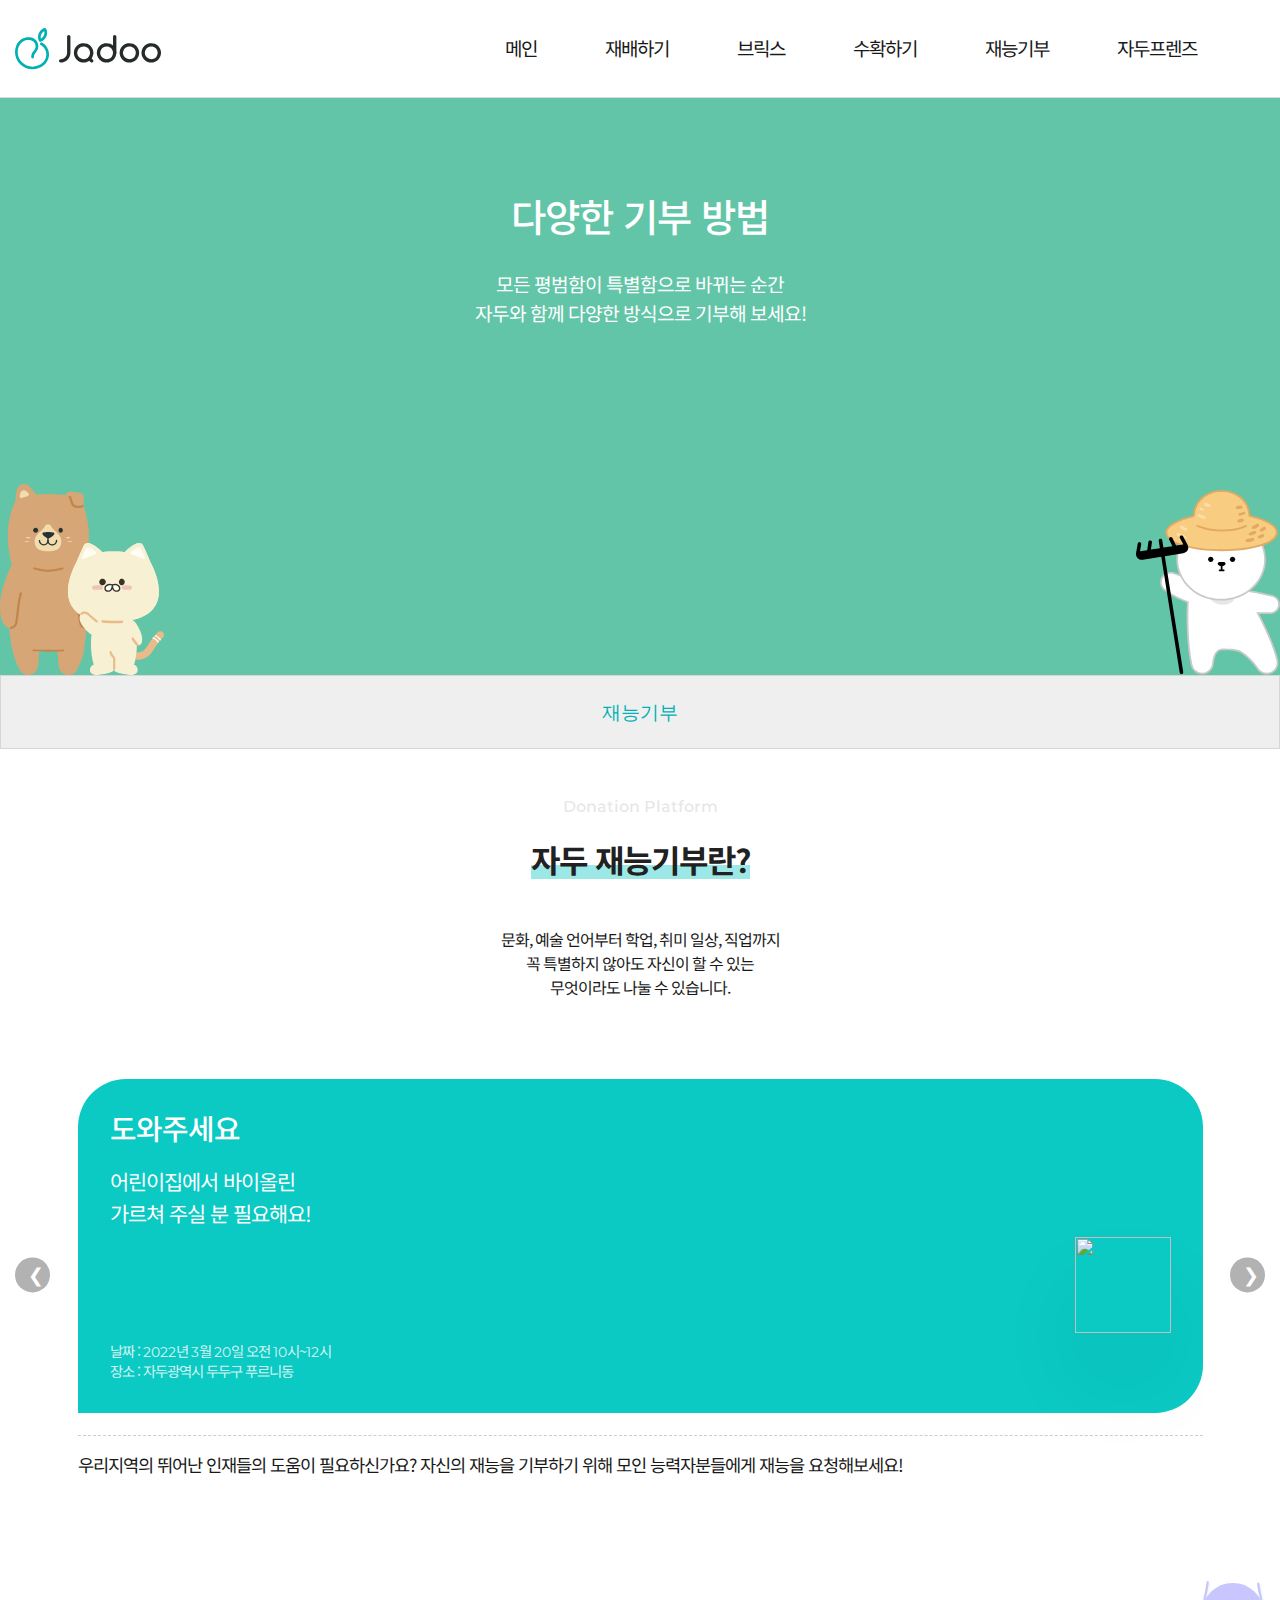
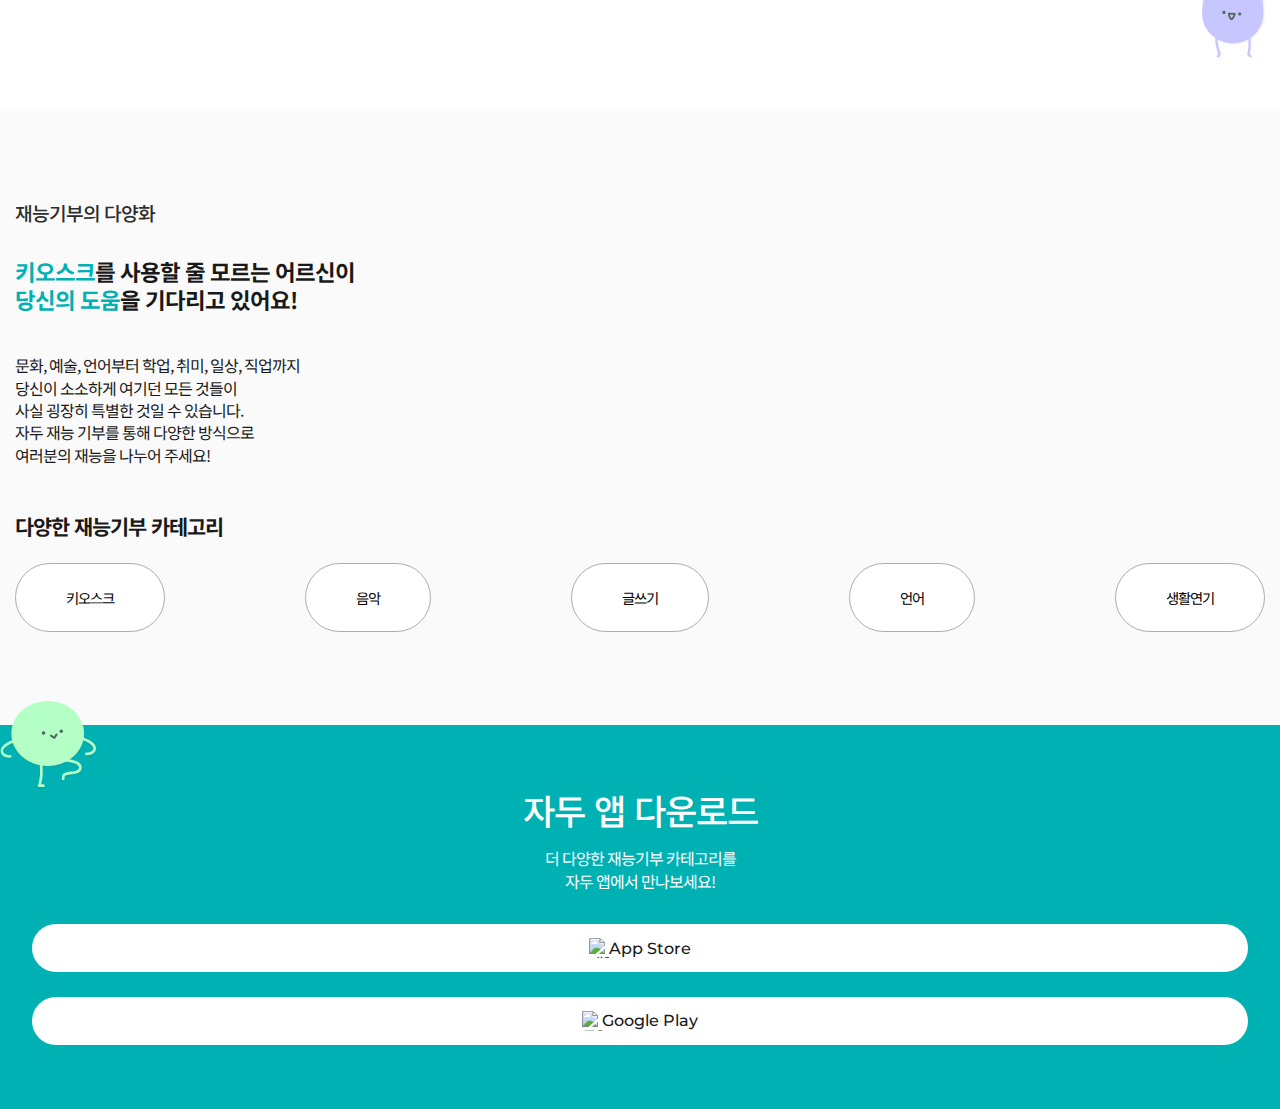
==== commit 355e8237: "패딩 수정" ====
--- a/page/donation.html
+++ b/page/donation.html
@@ -118,7 +118,7 @@
           <option value="" class="mater">재능기부
             <span class="down"><img src="/jadu_website/images/arrow_drop_down_black.svg" alt="드롭다운 화살표"></span></option>
           <option value="">자두MD</option>
-          <option value="">현물기부</option>
+          <!-- <option value="">현물기부</option> -->
         </select>
       </div>
 
@@ -126,122 +126,192 @@
         <ul>
           <li><a href="">재능기부</a></li>
           <li><a href="">자두MD</a></li>
-          <li><a href="">현물기부</a></li>
+          <!-- <li><a href="">현물기부</a></li> -->
         </ul>
       </div>
     </div>
 
-    <!-- 자두 재능기부란? -->
-    <div class="donation-section1 content">
-      <div class="dona_inner content_inner">
-        <div class="donation-txt">
-          <div class="bg_txt" lang="en">Donation Platform</div>
-          <h1><mark>자두 재능기부란?</mark></h1>
-          <p class="desc">문화, 예술 언어부터 학업, 취미 일상, 직업까지<br>꼭 특별하지 않아도 자신이 할 수 있는<br>무엇이라도 나눌 수 있습니다.</p>
+    <div class="wrap_inner">
+      <!-- 자두 재능기부란? -->
+      <div class="donation-section1 content">
+        <div class="dona_inner content_inner">
+          <div class="donation-txt">
+            <div class="bg_txt" lang="en">Donation Platform</div>
+            <h1><mark>자두 재능기부란?</mark></h1>
+            <p class="desc">문화, 예술 언어부터 학업, 취미 일상, 직업까지<br>꼭 특별하지 않아도 자신이 할 수 있는<br>무엇이라도 나눌 수 있습니다.</p>
+          </div>
+
+          <!-- 재능기부 슬라이더 -->
+          <!--출처 <h6>https://www.w3schools.com/howto/howto_js_slideshow.asp</h6> -->
+          <!-- -->
+
+          <!--container {-->
+          <section id="container">
+            <div class="conta_inner">
+              <div class="arrow prev" onclick="prevNext(-1)">&#10094;</div>
+              <div class="arrow next" onclick="prevNext(1)">&#10095;</div>
+
+              <div class="slideNum">
+                <span id="thisSlide">0</span> / <span id="allSlide">0</span>
+              </div>
+
+              <article class="slides">
+                <div class="layout01">
+                  <div class="list list01">
+                    <div class="title">도와주세요</div>
+                    <div class="middtit">어린이집에서 바이올린<br>가르쳐 주실 분 필요해요!</div>
+                    <img src="/jadu_website/images/dona_item01.svg">
+                    <div class="info">날짜 : <span lang="en">2022</span>년 <span lang="en">3</span>월 <span
+                        lang="en">20</span>일
+                      오전
+                      <span lang="en">10</span>시~<span lang="en">12</span>시<br>
+                      장소 : 자두광역시 두두구 푸르니동</div>
+                  </div>
+                  <div class="desc">우리지역의 뛰어난 인재들의 도움이 필요하신가요? 자신의 재능을 기부하기 위해 모인 능력자분들에게 재능을 요청해보세요!</div>
+                </div>
+              </article>
+              <!--1-->
+              <article class="slides">
+                <div class="layout01">
+                  <div class="list list02">
+                    <div class="title">도와줄게요</div>
+                    <div class="middtit">바이올린 도움 필요하신 분<br>도와드릴게요.</div>
+                    <img src="/jadu_website/images/dona_item02.svg">
+                    <div class="info">날짜 : <span lang="en">2022</span>년 <span lang="en">3</span>월 <span
+                        lang="en">20</span>일
+                      오전
+                      <span lang="en">10</span>시~<span lang="en">12</span>시<br>
+                      장소 : 자두광역시 두두구 푸르니동</div>
+                  </div>
+                  <div class="desc">여러분의 능력과 기술을 활용해 지역사회에서 여러분의 도움이 필요한 곳에 재능을 기부해보세요!</div>
+                </div>
+              </article>
+              <!--2-->
+              <article class="slides">
+                <div class="layout01">
+                  <div class="list list03">
+                    <div class="title">함께해요</div>
+                    <div class="middtit">어린이집에서 바이올린<br>도움을 주실 분 있으신가요?</div>
+                    <img src="/jadu_website/images/dona_item03.svg">
+                    <div class="info">날짜 : <span lang="en">2022</span>년 <span lang="en">3</span>월 <span
+                        lang="en">20</span>일
+                      오전
+                      <span lang="en">10</span>시~<span lang="en">12</span>시<br>
+                      장소 : 자두광역시 두두구 푸르니동</div>
+                  </div>
+                  <div class="desc">봉사활동부터 협업, 멘토링까지 마음 맞는 이웃들과 함께 재능을 나누세요!</div>
+                </div>
+              </article>
+              <!--3-->
+            </div>
+            <!--//conta_inner  -->
+
+            
+
+                      <!--pager {-->
+          <section id="pager">
+            <span class="dots on" onclick="currentSlide(1)"></span>
+            <span class="dots" onclick="currentSlide(2)"></span>
+            <span class="dots" onclick="currentSlide(3)"></span>
+
+          </section>
+          <!--pager }-->
+          </section><!-- } container-->
+
+          <!-- 786이상 보이는 화면 -->
+          
+          <!--768이상 보이는 화면-->
+          <div class="boxWrap">
+            <div class="section01">
+              <div class="box">
+                <div class="title01">도와주세요</div>
+                  <div class="middtit01">어린이집에서 바이올린<br>가르쳐 주실 분 필요해요!</div>
+                  <img src="/jadu_website/images/dona_item01.svg">
+                  <div class="info01">날짜 : <span lang="en">2022</span>년 <span lang="en">3</span>월 <span
+                      lang="en">20</span>일
+                    오전
+                    <span lang="en">10</span>시~<span lang="en">12</span>시<br>
+                    장소 : 자두광역시 두두구 푸르니동</div>
+                </div>
+                <div class="desc01">우리지역의 뛰어난 인재들의 도움이 필요하신가요? 자신의 재능을 기부하기 위해 모인 능력자분들에게 재능을 요청해보세요!</div>
+              </div>
+              </div>
+              <div class="txt"></div>
+            </div>
+          </div>
+
+
+
+
+
+          <!-- <section class="slideStopStart" onclick="stopSlide()">STOP SLIDES</section>
+  <section class="slideStopStart" onclick="showSlides()">RESTART SLIDES</section> -->
+
+
+          <!-- deco 이미지 -->
+          <div class="character01"><img src="../images/character01.svg" alt="프루니"></div>
+
+          <!-- 재능기부의 다양화 -->
+          <div class="diversify_wrap">
+            <div class="diver_inner content_inner">
+              <div class="desc-txt">
+                <h2>재능기부의 다양화</h2>
+                <div class="stit"><span>키오스크</span>를 사용할 줄 모르는 어르신이<br><span>당신의 도움</span>을 기다리고 있어요!</div>
+                <div class="desc">문화, 예술, 언어부터 학업, 취미, 일상, 직업까지<br>
+                  당신이 소소하게 여기던 모든 것들이<br>
+                  사실 굉장히 특별한 것일 수 있습니다.<br>
+                  자두 재능 기부를 통해 다양한 방식으로<br>
+                  여러분의 재능을 나누어 주세요!</div>
+              </div>
+
+
+              <!-- 카테고리 -->
+              <div class="cate_wrap">
+                <div class="cate_tit">다양한 재능기부 카테고리</div>
+                <ul class="category">
+                  <li>키오스크</li>
+                  <li>음악</li>
+                  <li>글쓰기</li>
+                  <li>언어</li>
+                  <li>생활연기</li>
+                </ul>
+              </div>
+
+              <!-- deco 이미지 -->
+              <div class="character02"><img src="../images/character02.svg" alt="두두"></div>
+
+            </div>
+          </div>
+
+
+          <!-- 자두 앱 다운로드 -->
+          <div class="app-download">
+            <div class="down_inner content_inner">
+              <div class="txt">
+                <div class="tit">자두 앱 다운로드</div>
+                <div class="middtit">더 다양한 재능기부 카테고리를<br>자두 앱에서 만나보세요!</div>
+              </div>
+              <div class="down-btn">
+                <div class="apple btn">
+                  <a href="#">
+                    <img src="/jadu_website/images/logo_apple.svg" alt="애플 로고">
+                    <span lang="en">App Store</span>
+                  </a>
+                </div>
+                <div class="google btn">
+                  <a href="#">
+                    <img src="/jadu_website/images/logo_googleplay.svg" alt="구글플레이 로고">
+                    <span lang="en">Google Play</span>
+                  </a>
+                </div>
+              </div>
+            </div>
+          </div>
+
         </div>
-
-        <!-- 재능기부 슬라이더 -->
-        <div id="slider">
-
-          <div class="layout01">
-            <div class="list list01">
-              <div class="title">도와주세요</div>
-              <div class="middtit">어린이집에서 바이올린<br>가르쳐 주실 분 필요해요!</div>
-              <img src="/jadu_website/images/dona_item01.svg">
-              <div class="info">날짜 : <span lang="en">2022</span>년 <span lang="en">3</span>월 <span lang="en">20</span>일 오전
-                <span lang="en">10</span>시~<span lang="en">12</span>시<br>
-                장소 : 자두광역시 두두구 푸르니동</div>
-            </div>
-            <div class="desc">우리지역의 뛰어난 인재들의 도움이 필요하신가요? 자신의 재능을 기부하기 위해 모인 능력자분들에게 재능을 요청해보세요!</div>
-          </div>
-              
-            
-          <div class="layout01">
-            <div class="list list02">
-              <div class="title">도와줄게요</div>
-              <div class="middtit">바이올린 도움 필요하신 분<br>도와드릴게요.</div>
-              <img src="/jadu_website/images/dona_item02.svg">
-              <div class="info">날짜 : <span lang="en">2022</span>년 <span lang="en">3</span>월 <span lang="en">20</span>일 오전
-                <span lang="en">10</span>시~<span lang="en">12</span>시<br>
-                장소 : 자두광역시 두두구 푸르니동</div>
-            </div>
-            <div class="desc">여러분의 능력과 기술을 활용해 지역사회에서 여러분의 도움이 필요한 곳에 재능을 기부해보세요!</div>
-          </div>
-
-
-          <div class="layout01">
-            <div class="list list03">
-              <div class="title">함께해요</div>
-              <div class="middtit">어린이집에서 바이올린<br>도움을 주실 분 있으신가요?</div>
-              <img src="/jadu_website/images/dona_item03.svg">
-              <div class="info">날짜 : <span lang="en">2022</span>년 <span lang="en">3</span>월 <span lang="en">20</span>일 오전
-                <span lang="en">10</span>시~<span lang="en">12</span>시<br>
-                장소 : 자두광역시 두두구 푸르니동</div>
-            </div>
-            <div class="desc">봉사활동부터 협업, 멘토링까지 마음 맞는 이웃들과 함께 재능을 나누세요!</div>
-          </div>
-
-        </div>
-      </div>
-    </div>
-
-    <!-- 재능기부의 다양화 -->
-    <div class="diversify_wrap">
-      <div class="diver_inner content_inner">
-        <div class="desc-txt">
-          <h2>재능기부의 다양화</h2>
-          <div class="stit"><span>키오스크</span>를 사용할 줄 모르는 어르신이<br><span>당신의 도움</span>을 기다리고 있어요!</div>
-          <div class="desc">문화, 예술, 언어부터 학업, 취미, 일상, 직업까지<br>
-            당신이 소소하게 여기던 모든 것들이<br>
-            사실 굉장히 특별한 것일 수 있습니다.<br>
-            자두 재능 기부를 통해 다양한 방식으로<br>
-            여러분의 재능을 나누어 주세요!</div>
-        </div>
-
-
-        <!-- 카테고리 -->
-        <div class="cate_wrap">
-          <div class="cate_tit">다양한 재능기부 카테고리</div>
-          <ul class="category">
-            <li>키오스크</li>
-            <li>음악</li>
-            <li>글쓰기</li>
-            <li>언어</li>
-            <li>생활연기</li>
-          </ul>
-        </div>
-
-      </div>
-    </div>
-
-
-    <!-- 자두 앱 다운로드 -->
-    <div class="app-download">
-      <div class="down_inner content_inner">
-        <div class="txt">
-          <div class="tit">자두 앱 다운로드</div>
-          <div class="middtit">더 다양한 재능기부 카테고리를<br>자두 앱에서 만나보세요!</div>
-        </div>
-        <div class="down-btn">
-          <div class="apple btn">
-            <a href="#">
-              <img src="/jadu_website/images/logo_apple.svg" alt="애플 로고">
-              <span lang="en">App Store</span>
-            </a>
-          </div>
-          <div class="google btn">
-            <a href="#">
-              <img src="/jadu_website/images/logo_googleplay.svg" alt="구글플레이 로고">
-              <span lang="en">Google Play</span>
-            </a>
-          </div>
-        </div>
-      </div>
-    </div>
-
-
-  </div>
-  <!-- wrap end -->
+        <!-- wrap_inner// -->
+      </div>
+      <!-- wrap end -->
 </body>
 
 </html>--- a/css/donation.css
+++ b/css/donation.css
@@ -3,19 +3,17 @@
 /****************************** 공통요소 ******************************/
 .content {width: 100%;}
 .content_inner {margin: 0 auto; padding: 0 15px;}
+
 /****************************** top banner ******************************/
 .donation_banner { position: relative; width: 100%; height: 75vh; padding: 5rem 0 0; background-color: #63C5A7;}
-.donation_banner .layout{height: 100%; display: flex; flex-wrap: wrap; justify-content: space-between; display: block; padding-top: 7rem; }
-.donation_banner .main-tit {width:100%;}
+.donation_banner .layout{ height: 100%; display: flex; flex-wrap: wrap; justify-content: space-between; display: block; padding-top: 7rem;}
+.donation_banner .main-tit { width:100%;}
 .donation_banner .main-tit > h2 { font-size: 2.4rem; color:#fff; font-weight: 500; text-align: center; padding-bottom: 2rem;}
-.donation_banner .main-tit .destxt { font-size: 1.2rem; line-height: 1.5; color: #fff; padding-bottom: 2rem; display: block; text-align: center; }
-
+.donation_banner .main-tit .destxt { font-size: 1.2rem; line-height: 1.5; color: #fff; padding-bottom: 2rem; display: block; text-align: center;}
 .donation_banner .layout .decowrap { }
-.donation_banner .layout .decowrap .deco1 { position:absolute; left:5.1rem; bottom:0; background: url(../images/deco02.svg); background-repeat: no-repeat; background-position: 18% bottom;
-width: 30%; height: 30vh; background-size: 100%; z-index: 99;}
-.donation_banner .layout .decowrap .deco2 {position:absolute; left:0; bottom:0; background: url(../images/deco01.svg); width: 30%; height: 36vh; background-size: 100%; background-repeat: no-repeat; background-position:bottom left;}
-.donation_banner .layout .decowrap .deco3 {position:absolute; right:0; bottom:0; background: url(../images/deco03.svg); width: 30%; height: 30vh; background-size: 100%; background-repeat: no-repeat; background-position:bottom right;}
-
+.donation_banner .layout .decowrap .deco1 {position:absolute; left:4rem; bottom:0; background: url(../images/deco02.svg); background-repeat: no-repeat; background-position: 18% bottom; width: 120px; height: 240px ; background-size: 80%; z-index: 99;}
+.donation_banner .layout .decowrap .deco2 {position:absolute; left:0; bottom:0; background: url(../images/deco01.svg); width: 120px; height: 240px; background-size: 80%; background-repeat: no-repeat; background-position:bottom left;}
+.donation_banner .layout .decowrap .deco3 {position:absolute; right:0; bottom:0; background: url(../images/deco03.svg); width: 180px; height: 240px; background-size: 80%; background-repeat: no-repeat; background-position:bottom right;}
 
 .tabs .tab-select {}
 .tabs .tab-select select {appearance:none; 
@@ -24,13 +22,18 @@
     font-size: 1.2rem; color: #00B1B3; border: 1px solid rgba(0,0,0,0.1);}
 .tabs .tab-button {display: none;}
 
-
 @media screen and (min-width: 1200px) {}
 
 @media all and (min-width: 1024px) {}
 
 @media screen and (min-width: 768px) and (max-width: 1023px) {
-    .donation_banner{}
+    .donation_banner{height: 60vh;}
+    .tabs .tab-select {display: none;}
+    .tabs .tab-button {  text-align: center;   display: flex;}
+    .tabs .tab-button > ul {display: flex; width: 100%;}
+    .tabs .tab-button > ul > li { width: 50%; border: 1px solid rgba(0,0,0,0.1); padding: 1.6rem; cursor: pointer; }
+    .tabs .tab-button > ul > li > a {font-size: 1.2rem; padding: 1.6rem; }
+    .tabs .tab-button > ul > li > a:hover, .tabs .tab-button > ul > li > a:active {color: #00B1B3;}
 }
 
 @media  (max-width: 280px){}
@@ -51,8 +54,10 @@
 
 
 /******************************* Slider *******************************/
-#slider {width: 100%; display: flex; flex-direction: column; margin: 0 auto;}
-.layout01 {padding-bottom: 3rem;}
+/* #container {width: 100%; display: flex; flex-direction: column; margin: 0 auto;} */
+#container .conta_inner {width: 90%; margin: 0 auto;}
+.boxWrap{display: none;}
+.layout01 {padding-bottom: 3rem; }
 .layout01 .list {display:block; padding: 2rem; margin: 0 auto 1.4rem; position: relative; border-radius: 3rem 3rem 3rem 0;}
 .layout01 .list.list02 {border-radius: 3rem 3rem 0 3rem;}
 .layout01 .list > div {color: #fff;}
@@ -63,12 +68,67 @@
 .layout01 .list.list03 {background-color: #8E8AFF;}
 .layout01 .list .title {font-size: 1.8rem; font-weight: 500; padding-bottom: 1.2rem;}
 .layout01 .list .middtit {font-size: 1.3rem; line-height: 2rem; padding-bottom: 7rem;}
-.layout01 .list .info {line-height: 1.4; opacity: 0.8;}
+.layout01 .list .info {line-height: 1.4; opacity: 0.8; font-size: 0.9rem;}
 .layout01 .desc {border-top: 1px dashed rgba(0,0,0,0.2); padding-top: 1rem; line-height: 1.6rem; font-size: 1.1rem;}
 
 
+/*==========*/
+#container{
+    position:relative;box-sizing:border-box;overflow:hidden;margin:2rem auto 0 auto;
+    width:100%; height:70vh;}
+ 
+
+/*pager*/
+.arrow{
+    position:absolute;z-index:200;box-sizing:border-box;
+    top:30%;transform:translateY(-30%);
+    padding:0.2rem 1.4rem 2rem 0.8rem;
+    background-color:rgba(0,0,0,0.3);
+    font-size:1.2rem;color:#fff;
+    cursor:pointer;
+    border-radius: 50px;}
+    
+    .arrow.prev{left:0;}
+    .arrow.next{right:0;}
+
+/*slideNUM*/
+.slideNum{ display: none;
+    /* position:absolute;z-index:100;top:1.5rem;left:2rem;
+    color:#fff;font-weight:bold;
+    text-shadow:2px 2px 5px rgba(0,0,0,1);*/ } 
+
+#thisSlide{color:crimson;}
+
+/*slides*/
+.slides{
+    overflow:hidden;width:100%;height:53vh; border: none;
+    animation:fadein 1.5s;}
+@keyframes fadein{
+    from{opacity:0.4;}
+    to{opacity:1;}}
+
+/*=============*/
+#pager{position:relative;margin-top:rem;text-align:center;}
+
+#pager span{position:relative;display:inline-block;width:1rem;height:1rem;background-color:rgba(0,0,0,0.4);border-radius:100%;cursor:pointer;transition:width 0.3s;}
+#pager span.on{background-color: #00B1B3;}
+
+/*===============*/
+/* .slideStopStart{position:relative;text-align:center;font-weight:bold;padding:0.5rem 0;background-color:#666;color:#fff;margin-top:1rem;cursor:pointer;} */
+
+@media screen and (min-width: 768px) and (max-width: 1023px) {
+    #container {display: none;}
+    .boxWrap {display: flex;}
+    .boxWrap .section01 {background-color: #0BC9C3;}
+    
+}
+
+
+
+
 /******************************* diversify *******************************/
-.diversify_wrap { background-color: #FAFAFA; padding: 5.6rem 0;}
+.diversify_wrap { background-color: #FAFAFA; padding: 5.8rem 0; width: 100%;}
+.diversify_wrap .diver_inner {}
 .diversify_wrap .diver_inner .desc-txt { padding-bottom: 3rem;}
 .diversify_wrap .diver_inner .desc-txt > h2 {font-size: 1.2rem; font-weight: 500; color: #2D2D2D; padding-bottom: 2rem;}
 .diversify_wrap .diver_inner .desc-txt .stit {font-size: 1.4rem; font-weight: bold; padding-bottom: 2.5rem; line-height: 1.8rem;}
@@ -85,15 +145,41 @@
 
 /******************************* App Download *******************************/
 .app-download { background-color:#00B1B3; text-align: center;}
-.app-download .down_inner { position: relative; padding: 2rem;}
+.app-download .down_inner { position: relative; padding: 4rem 2rem;}
 .app-download .down_inner .txt > div { color: #fff;}
-.app-download .down_inner .txt .tit {font-size: 2rem; padding-bottom: 1rem ; font-weight: 500;}
-.app-download .down_inner .txt .middtit { padding-bottom: 1rem;}
+.app-download .down_inner .txt .tit {font-size: 2.2rem; padding-bottom: 1rem ; font-weight: 500;}
+.app-download .down_inner .txt .middtit { padding-bottom: 2rem; line-height: 1.4;}
 
 /* download-btn */
 .down-btn {flex-direction: column; }
-.down-btn .btn { width: 100%; margin: 0 1%; vertical-align: top; border-radius: 2rem;  margin: 1%; 
+.down-btn .btn { width: 100%; vertical-align: top; border-radius: 2rem;  
     display: flex; align-items: center; justify-content: center; background-color: #fff;}
-.down-btn > div > a { display: flex; justify-content: center; align-items: center; padding: 10px; color: inherit; text-decoration: none; cursor: pointer;}
+.down-btn .btn:nth-child(1) {margin-bottom: 2%;}
+.down-btn > div > a { display: flex; justify-content: center; align-items: center; padding: 14px; color: inherit; text-decoration: none; cursor: pointer;}
 .down-btn > div > a > img {width: 20px; height: 20px;}
-.down-btn .btn > a > span {font-weight: 500;}+.down-btn .btn > a > span {font-weight: 500;}
+
+/******************************* 캐릭터 애니메이션 *******************************/
+.wrap_inner {position: relative; width: 100%;}
+.character01 {position: absolute; top: 52rem; right: 0.9rem; width: 4rem;
+animation-name: pruny;
+animation-duration: 1s;
+animation-timing-function: ease-in-out;
+animation-iteration-count: infinite;
+animation-direction: alternate;
+}
+@keyframes pruny {
+    0% {right: 0.7rem; top:51rem;}
+    100% {right: 0.9rem; top:52rem;}
+}
+.character02 {position: absolute; bottom: 20rem; left: 0; width: 6rem;
+animation-name: dudu;
+animation-duration: 1s;
+animation-timing-function: ease-in-out;
+animation-iteration-count: infinite;
+animation-direction: alternate;}
+@keyframes dudu {
+    0% { left: 0; bottom: 20rem}
+    100% { left: 0; bottom: 19rem;}
+}
+
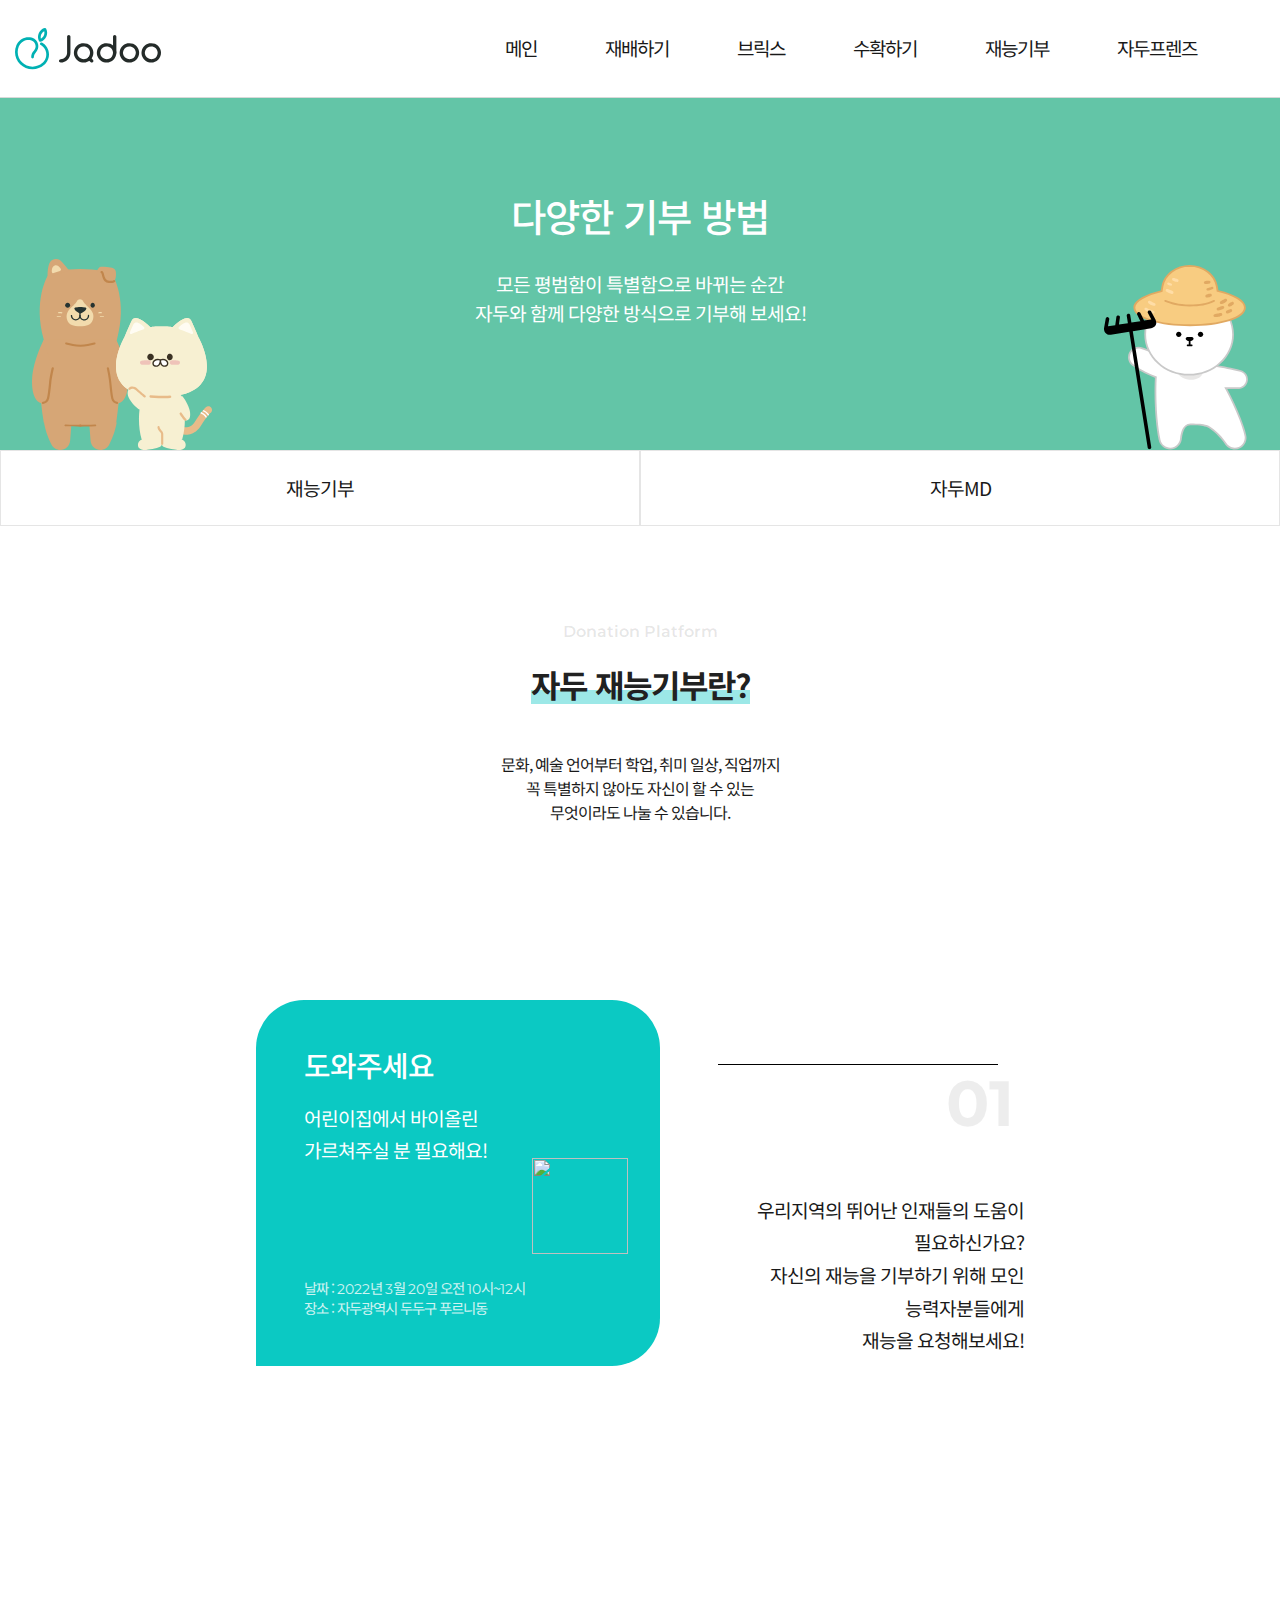
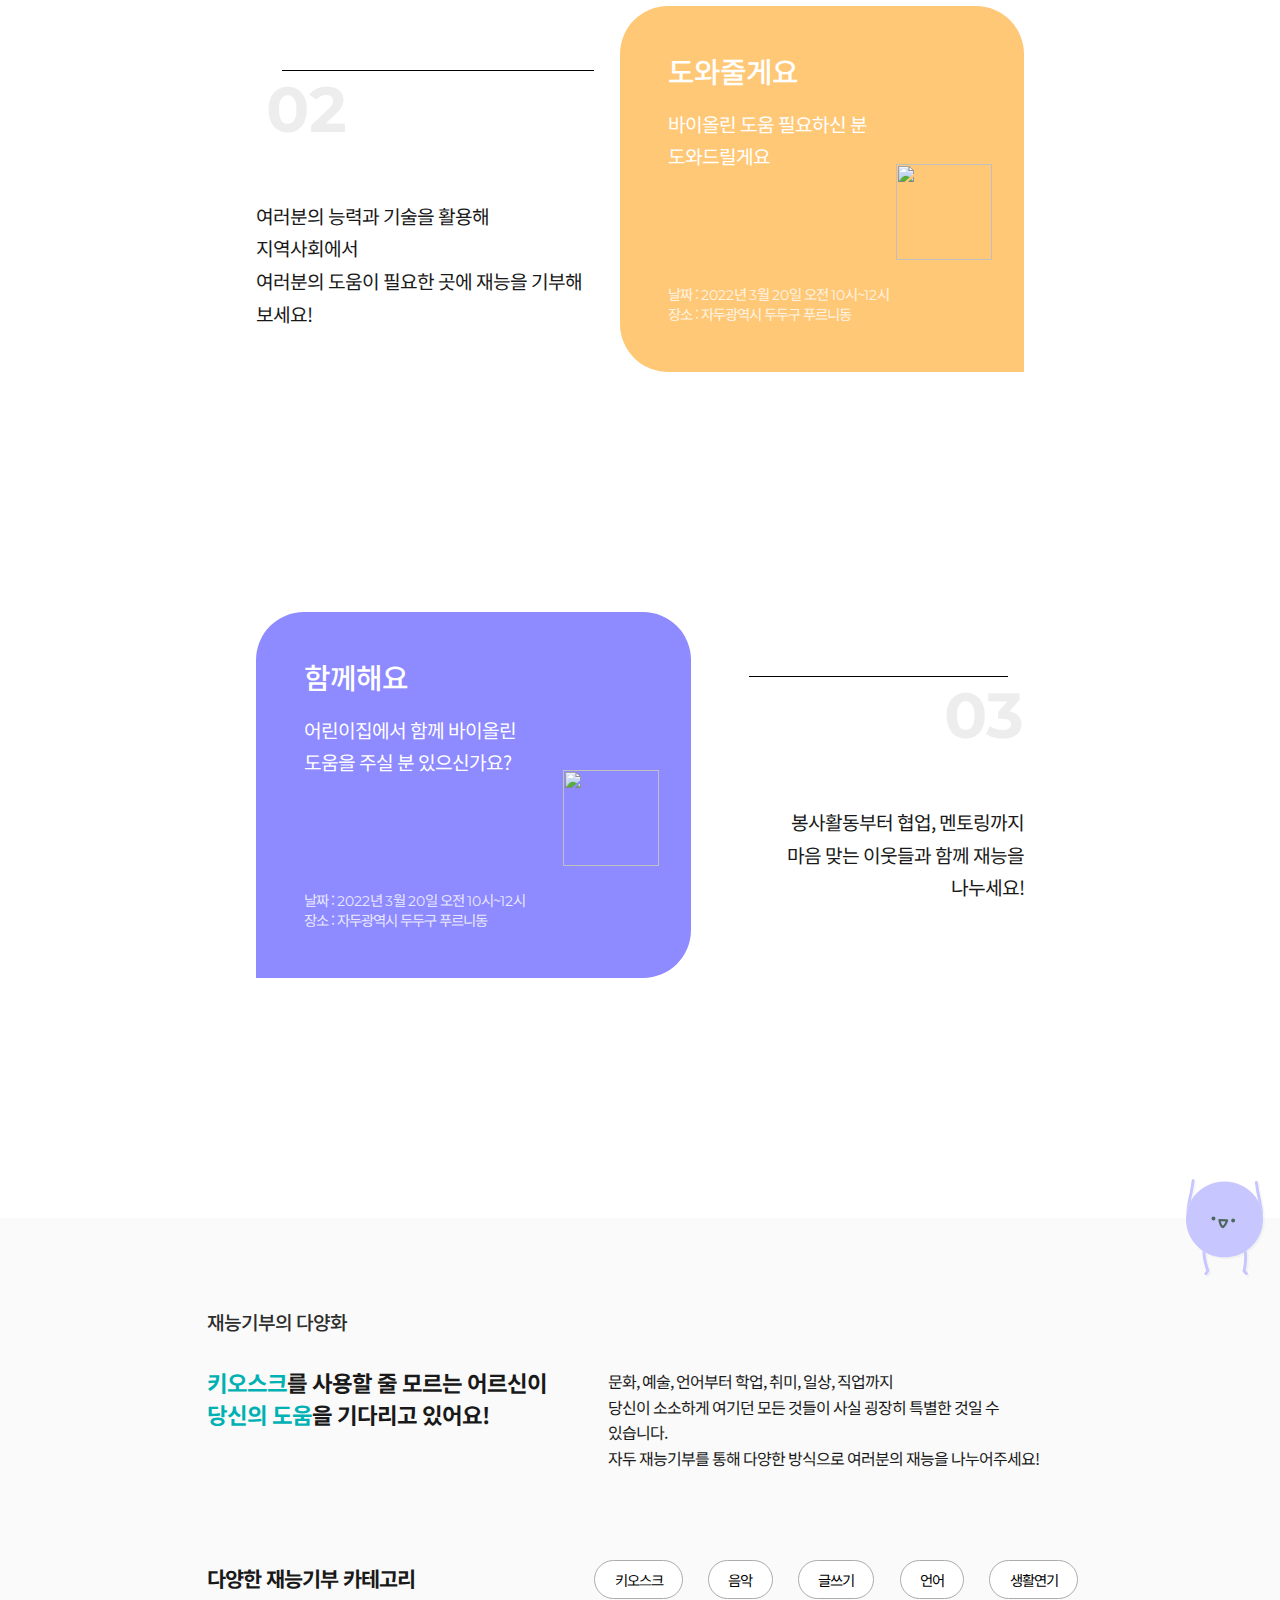
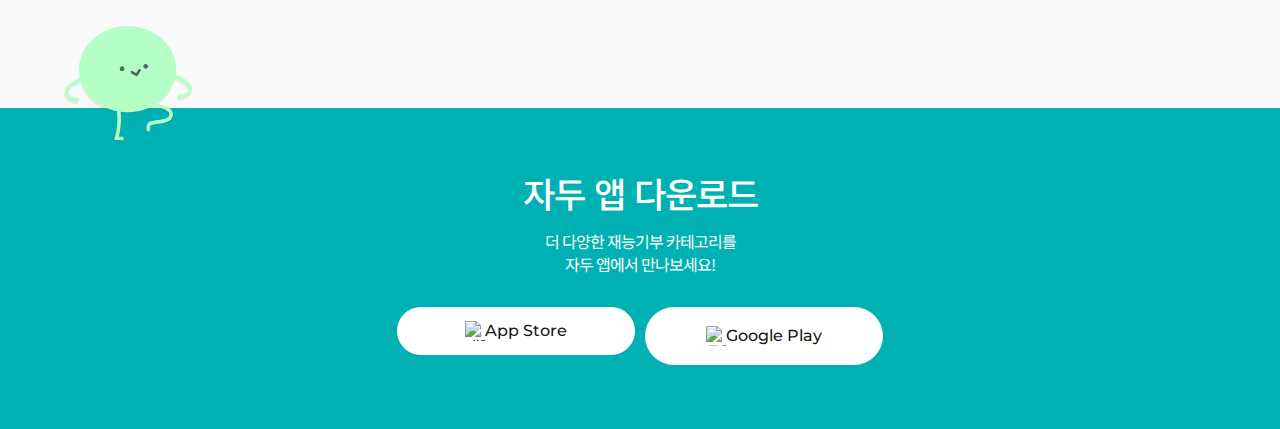
==== commit 2c8964c7: "재능기부페이지 반응형 코딩" ====
--- a/page/donation.html
+++ b/page/donation.html
@@ -21,7 +21,7 @@
     <header class="header">
       <div class="header-inner">
 
-        <h1 class="logo"><a href="">
+        <h1 class="logo"><a href="../index.html">
             <svg width="147" height="42" viewBox="0 0 147 42" fill="none" xmlns="http://www.w3.org/2000/svg">
               <path
                 d="M25.1084 13.7812C24.8721 13.7782 24.6405 13.711 24.4366 13.5863C24.2327 13.4616 24.0635 13.2837 23.9457 13.07C22.6821 10.7668 22.6472 7.77665 23.8526 5.08147C25.0581 2.3863 27.2751 0.491188 29.7828 0.0184212C30.0581 -0.028347 30.3404 0.0144478 30.5915 0.14098C30.8426 0.267511 31.0501 0.471632 31.1859 0.725551C32.4534 3.02877 32.4883 6.01892 31.279 8.7141C30.0697 11.4093 27.8565 13.3044 25.3488 13.7772C25.2688 13.7843 25.1885 13.7857 25.1084 13.7812V13.7812ZM29.2402 3.15C27.944 3.81924 26.9048 4.92833 26.2933 6.29495C25.6819 7.66158 25.5347 9.2044 25.8759 10.6698C27.1711 9.99944 28.2095 8.89019 28.8208 7.52391C29.4321 6.15763 29.58 4.61539 29.2402 3.15V3.15Z"
@@ -141,22 +141,11 @@
             <p class="desc">문화, 예술 언어부터 학업, 취미 일상, 직업까지<br>꼭 특별하지 않아도 자신이 할 수 있는<br>무엇이라도 나눌 수 있습니다.</p>
           </div>
 
-          <!-- 재능기부 슬라이더 -->
-          <!--출처 <h6>https://www.w3schools.com/howto/howto_js_slideshow.asp</h6> -->
-          <!-- -->
-
-          <!--container {-->
-          <section id="container">
-            <div class="conta_inner">
-              <div class="arrow prev" onclick="prevNext(-1)">&#10094;</div>
-              <div class="arrow next" onclick="prevNext(1)">&#10095;</div>
-
-              <div class="slideNum">
-                <span id="thisSlide">0</span> / <span id="allSlide">0</span>
-              </div>
-
-              <article class="slides">
+          <!-- 재능기부 종류 박스 -->
+              <article class="infomation info01">
+                <div class="num no1" lang="en">01</div>
                 <div class="layout01">
+                  <div class="desc">우리지역의 뛰어난 인재들의 도움이 필요하신가요? 자신의 재능을 기부하기 위해 모인 능력자분들에게 재능을 요청해보세요!</div>
                   <div class="list list01">
                     <div class="title">도와주세요</div>
                     <div class="middtit">어린이집에서 바이올린<br>가르쳐 주실 분 필요해요!</div>
@@ -167,12 +156,14 @@
                       <span lang="en">10</span>시~<span lang="en">12</span>시<br>
                       장소 : 자두광역시 두두구 푸르니동</div>
                   </div>
-                  <div class="desc">우리지역의 뛰어난 인재들의 도움이 필요하신가요? 자신의 재능을 기부하기 위해 모인 능력자분들에게 재능을 요청해보세요!</div>
+                  
                 </div>
               </article>
-              <!--1-->
-              <article class="slides">
+              <!--//1-->
+              <article class="infomation info02">
+                <div class="num no2" lang="en">02</div>
                 <div class="layout01">
+                  <div class="desc">여러분의 능력과 기술을 활용해 지역사회에서 여러분의 도움이 필요한 곳에 재능을 기부해보세요!</div>
                   <div class="list list02">
                     <div class="title">도와줄게요</div>
                     <div class="middtit">바이올린 도움 필요하신 분<br>도와드릴게요.</div>
@@ -183,12 +174,14 @@
                       <span lang="en">10</span>시~<span lang="en">12</span>시<br>
                       장소 : 자두광역시 두두구 푸르니동</div>
                   </div>
-                  <div class="desc">여러분의 능력과 기술을 활용해 지역사회에서 여러분의 도움이 필요한 곳에 재능을 기부해보세요!</div>
+                  
                 </div>
               </article>
-              <!--2-->
-              <article class="slides">
+              <!--//2-->
+              <article class="infomation info03">
+                <div class="num no3" lang="en">03</div>
                 <div class="layout01">
+                  <div class="desc">봉사활동부터 협업, 멘토링까지 마음 맞는 이웃들과 함께 재능을 나누세요!</div>
                   <div class="list list03">
                     <div class="title">함께해요</div>
                     <div class="middtit">어린이집에서 바이올린<br>도움을 주실 분 있으신가요?</div>
@@ -199,54 +192,78 @@
                       <span lang="en">10</span>시~<span lang="en">12</span>시<br>
                       장소 : 자두광역시 두두구 푸르니동</div>
                   </div>
-                  <div class="desc">봉사활동부터 협업, 멘토링까지 마음 맞는 이웃들과 함께 재능을 나누세요!</div>
+                  
                 </div>
               </article>
-              <!--3-->
-            </div>
-            <!--//conta_inner  -->
-
+              <!--//3-->
+
+              <!-- 재능기부 종류 박스 1024이상 보이는 화면 -->
+              <ul class="donaList">
+                <li>
+                  <div class="box box01">
+                    <div class="title">도와주세요</div>
+                    <div class="middtit">어린이집에서 바이올린<br>가르쳐주실 분 필요해요!</div>
+                    <img src="/jadu_website/images/dona_item01.svg">
+                    <div class="info">날짜 : <span lang="en">2022</span>년 <span lang="en">3</span>월 <span
+                        lang="en">20</span>일
+                      오전
+                      <span lang="en">10</span>시~<span lang="en">12</span>시<br>
+                      장소 : 자두광역시 두두구 푸르니동</div>
+                  </div>
+                  <div class="desc">
+                    <div class="num no1" lang="en">01</div>
+                    <div class="txt">우리지역의 뛰어난 인재들의 도움이 필요하신가요?<br>자신의 재능을 기부하기 위해 모인 능력자분들에게<br>재능을 요청해보세요!</div>
+                  </div>
+                </li>
+                
+                <li>
+                  <div class="desc desc02">
+                    <div class="num no2" lang="en">02</div>
+                    <div class="txt txt02">여러분의 능력과 기술을 활용해 지역사회에서<br>여러분의 도움이 필요한 곳에 재능을 기부해 보세요!</div>
+                  </div>
+                  <div class="box box02">
+                    <div class="title">도와줄게요</div>
+                    <div class="middtit">바이올린 도움 필요하신 분<br>도와드릴게요</div>
+                    <img src="/jadu_website/images/dona_item02.svg">
+                    <div class="info">날짜 : <span lang="en">2022</span>년 <span lang="en">3</span>월 <span
+                        lang="en">20</span>일
+                      오전
+                      <span lang="en">10</span>시~<span lang="en">12</span>시<br>
+                      장소 : 자두광역시 두두구 푸르니동</div>
+                  </div>
+                </li>
+
+                <li>
+                  <div class="box box03">
+                    <div class="title">함께해요</div>
+                    <div class="middtit">어린이집에서 함께 바이올린<br>도움을 주실 분 있으신가요?</div>
+                    <img src="/jadu_website/images/dona_item03.svg">
+                    <div class="info">날짜 : <span lang="en">2022</span>년 <span lang="en">3</span>월 <span
+                        lang="en">20</span>일
+                      오전
+                      <span lang="en">10</span>시~<span lang="en">12</span>시<br>
+                      장소 : 자두광역시 두두구 푸르니동</div>
+                  </div>
+                  <div class="desc">
+                    <div class="num no3" lang="en">03</div>
+                    <div class="txt">봉사활동부터 협업, 멘토링까지<br>마음 맞는 이웃들과 함께 재능을 나누세요!</div>
+                  </div>
+                </li>
+              </ul>
             
 
-                      <!--pager {-->
-          <section id="pager">
-            <span class="dots on" onclick="currentSlide(1)"></span>
-            <span class="dots" onclick="currentSlide(2)"></span>
-            <span class="dots" onclick="currentSlide(3)"></span>
-
-          </section>
-          <!--pager }-->
-          </section><!-- } container-->
-
-          <!-- 786이상 보이는 화면 -->
+            
+
+         
           
-          <!--768이상 보이는 화면-->
-          <div class="boxWrap">
-            <div class="section01">
-              <div class="box">
-                <div class="title01">도와주세요</div>
-                  <div class="middtit01">어린이집에서 바이올린<br>가르쳐 주실 분 필요해요!</div>
-                  <img src="/jadu_website/images/dona_item01.svg">
-                  <div class="info01">날짜 : <span lang="en">2022</span>년 <span lang="en">3</span>월 <span
-                      lang="en">20</span>일
-                    오전
-                    <span lang="en">10</span>시~<span lang="en">12</span>시<br>
-                    장소 : 자두광역시 두두구 푸르니동</div>
-                </div>
-                <div class="desc01">우리지역의 뛰어난 인재들의 도움이 필요하신가요? 자신의 재능을 기부하기 위해 모인 능력자분들에게 재능을 요청해보세요!</div>
-              </div>
-              </div>
-              <div class="txt"></div>
-            </div>
-          </div>
-
-
-
-
-
-          <!-- <section class="slideStopStart" onclick="stopSlide()">STOP SLIDES</section>
-  <section class="slideStopStart" onclick="showSlides()">RESTART SLIDES</section> -->
-
+          
+    
+
+
+
+
+
+        
 
           <!-- deco 이미지 -->
           <div class="character01"><img src="../images/character01.svg" alt="프루니"></div>
@@ -256,12 +273,15 @@
             <div class="diver_inner content_inner">
               <div class="desc-txt">
                 <h2>재능기부의 다양화</h2>
-                <div class="stit"><span>키오스크</span>를 사용할 줄 모르는 어르신이<br><span>당신의 도움</span>을 기다리고 있어요!</div>
+                <div class="stit"><p><span>키오스크</span>를 사용할 줄 모르는 어르신이<br><span>당신의 도움</span>을 기다리고 있어요!</p></div>
                 <div class="desc">문화, 예술, 언어부터 학업, 취미, 일상, 직업까지<br>
                   당신이 소소하게 여기던 모든 것들이<br>
                   사실 굉장히 특별한 것일 수 있습니다.<br>
                   자두 재능 기부를 통해 다양한 방식으로<br>
                   여러분의 재능을 나누어 주세요!</div>
+                <div class="desc_pc1200">문화, 예술, 언어부터 학업, 취미, 일상, 직업까지<br>
+                당신이 소소하게 여기던 모든 것들이 사실 굉장히 특별한 것일 수 있습니다.<br>
+              자두 재능기부를 통해 다양한 방식으로 여러분의 재능을 나누어주세요!</div>
               </div>
 
 
@@ -274,6 +294,16 @@
                   <li>글쓰기</li>
                   <li>언어</li>
                   <li>생활연기</li>
+                </ul>
+
+                <ul class="category_pc">
+                  <li>키오스크</li>
+                  <li>음악</li>
+                  <li>글쓰기</li>
+                  <li>언어</li>
+                  <li>생활연기</li>
+                  <li>발표</li>
+                  <li>뇌운동</li>
                 </ul>
               </div>
 
--- a/css/donation.css
+++ b/css/donation.css
@@ -15,6 +15,7 @@
 .donation_banner .layout .decowrap .deco2 {position:absolute; left:0; bottom:0; background: url(../images/deco01.svg); width: 120px; height: 240px; background-size: 80%; background-repeat: no-repeat; background-position:bottom left;}
 .donation_banner .layout .decowrap .deco3 {position:absolute; right:0; bottom:0; background: url(../images/deco03.svg); width: 180px; height: 240px; background-size: 80%; background-repeat: no-repeat; background-position:bottom right;}
 
+/****************************** tap menu ******************************/
 .tabs .tab-select {}
 .tabs .tab-select select {appearance:none; 
     width: 100%; padding: 1.6rem; 
@@ -22,9 +23,7 @@
     font-size: 1.2rem; color: #00B1B3; border: 1px solid rgba(0,0,0,0.1);}
 .tabs .tab-button {display: none;}
 
-@media screen and (min-width: 1200px) {}
-
-@media all and (min-width: 1024px) {}
+@media  (max-width: 280px){}
 
 @media screen and (min-width: 768px) and (max-width: 1023px) {
     .donation_banner{height: 60vh;}
@@ -36,12 +35,27 @@
     .tabs .tab-button > ul > li > a:hover, .tabs .tab-button > ul > li > a:active {color: #00B1B3;}
 }
 
-@media  (max-width: 280px){}
+@media all and (min-width: 1024px) {
+    .donation_banner{height: 50vh;}
+    .donation_banner .layout .decowrap .deco1 {position:absolute; left:7rem; bottom:0; background: url(../images/deco02.svg); background-repeat: no-repeat; background-position: 18% bottom; width: 120px; height: 240px ; background-size: 80%; z-index: 99;}
+    .donation_banner .layout .decowrap .deco2 {position:absolute; left:2rem; bottom:0; background: url(../images/deco01.svg); width: 120px; height: 240px; background-size: 80%; background-repeat: no-repeat; background-position:bottom left;}
+    .donation_banner .layout .decowrap .deco3 {position:absolute; right:2rem; bottom:0; background: url(../images/deco03.svg); width: 180px; height: 240px; background-size: 80%; background-repeat: no-repeat; background-position:bottom right;}
+
+    .tabs .tab-select {display: none;}
+    .tabs .tab-button {  text-align: center;   display: flex;}
+    .tabs .tab-button > ul {display: flex; width: 100%;}
+    .tabs .tab-button > ul > li { width: 50%; border: 1px solid rgba(0,0,0,0.1); padding: 1.6rem; cursor: pointer; }
+    .tabs .tab-button > ul > li > a {font-size: 1.2rem; padding: 1.6rem; }
+    .tabs .tab-button > ul > li > a:hover, .tabs .tab-button > ul > li > a:active {color: #00B1B3;}
+}
+
+@media screen and (min-width: 1200px) {}
+
 
 /****************************** donation-section1 content1 ******************************/
 .donation-section1 {}
-.donation-section1 .dona_inner {}
-.donation-section1 .dona_inner .donation-txt {text-align: center; padding: 3rem 0;}
+.donation-section1 .dona_inner {padding: 0;}
+.donation-section1 .dona_inner .donation-txt {text-align: center; padding: 6rem 0;}
 .donation-section1 .dona_inner .donation-txt .bg_txt {font-weight: 600; color: rgba(0,0,0,0.1); padding-bottom: 1.5rem;}
 
 .donation-section1 .dona_inner .donation-txt h1 {font-size: 2rem; text-align: center; position: relative; display: inline-block; padding-bottom: 3rem;}
@@ -52,13 +66,16 @@
 
 .donation-txt .desc { line-height: 1.5; font-size: 1rem;}
 
-
-/******************************* Slider *******************************/
-/* #container {width: 100%; display: flex; flex-direction: column; margin: 0 auto;} */
-#container .conta_inner {width: 90%; margin: 0 auto;}
-.boxWrap{display: none;}
-.layout01 {padding-bottom: 3rem; }
-.layout01 .list {display:block; padding: 2rem; margin: 0 auto 1.4rem; position: relative; border-radius: 3rem 3rem 3rem 0;}
+.donaList {display: none;}
+.infomation { width: 90%; margin: 4rem auto 0;}
+.infomation::after {content: ""; display: block; flex-grow: 1; margin: 0 16px; height: 1px; font-size: 0px; line-height: 0px; border-bottom: 1px dashed rgba(0,0,0,0.07);}
+.info03::after{display: none;}
+.info03 {padding-bottom: 5rem;}
+.num {font-size: 4rem; font-weight: bold; color: rgba(0,0,0,0.07); text-align: left; padding: 0 10px 20px;}
+.no2 { text-align: center;}
+.no3 {text-align: right; padding-right: 30px;}
+.layout01 {padding-bottom: 3rem;}
+.layout01 .list {display:block; padding: 2rem; margin: 2rem auto 1.4rem; position: relative; border-radius: 3rem 3rem 3rem 0;}
 .layout01 .list.list02 {border-radius: 3rem 3rem 0 3rem;}
 .layout01 .list > div {color: #fff;}
 .layout01 .list > div > span {color: #fff;}
@@ -69,80 +86,104 @@
 .layout01 .list .title {font-size: 1.8rem; font-weight: 500; padding-bottom: 1.2rem;}
 .layout01 .list .middtit {font-size: 1.3rem; line-height: 2rem; padding-bottom: 7rem;}
 .layout01 .list .info {line-height: 1.4; opacity: 0.8; font-size: 0.9rem;}
-.layout01 .desc {border-top: 1px dashed rgba(0,0,0,0.2); padding-top: 1rem; line-height: 1.6rem; font-size: 1.1rem;}
-
-
-/*==========*/
-#container{
-    position:relative;box-sizing:border-box;overflow:hidden;margin:2rem auto 0 auto;
-    width:100%; height:70vh;}
- 
-
-/*pager*/
-.arrow{
-    position:absolute;z-index:200;box-sizing:border-box;
-    top:30%;transform:translateY(-30%);
-    padding:0.2rem 1.4rem 2rem 0.8rem;
-    background-color:rgba(0,0,0,0.3);
-    font-size:1.2rem;color:#fff;
-    cursor:pointer;
-    border-radius: 50px;}
-    
-    .arrow.prev{left:0;}
-    .arrow.next{right:0;}
-
-/*slideNUM*/
-.slideNum{ display: none;
-    /* position:absolute;z-index:100;top:1.5rem;left:2rem;
-    color:#fff;font-weight:bold;
-    text-shadow:2px 2px 5px rgba(0,0,0,1);*/ } 
-
-#thisSlide{color:crimson;}
-
-/*slides*/
-.slides{
-    overflow:hidden;width:100%;height:53vh; border: none;
-    animation:fadein 1.5s;}
-@keyframes fadein{
-    from{opacity:0.4;}
-    to{opacity:1;}}
-
-/*=============*/
-#pager{position:relative;margin-top:rem;text-align:center;}
-
-#pager span{position:relative;display:inline-block;width:1rem;height:1rem;background-color:rgba(0,0,0,0.4);border-radius:100%;cursor:pointer;transition:width 0.3s;}
-#pager span.on{background-color: #00B1B3;}
-
-/*===============*/
-/* .slideStopStart{position:relative;text-align:center;font-weight:bold;padding:0.5rem 0;background-color:#666;color:#fff;margin-top:1rem;cursor:pointer;} */
-
-@media screen and (min-width: 768px) and (max-width: 1023px) {
-    #container {display: none;}
-    .boxWrap {display: flex;}
-    .boxWrap .section01 {background-color: #0BC9C3;}
-    
-}
-
+.layout01 .desc { line-height: 1.6rem; width: 92%; margin: 0 auto;}
+
+
+
+@media screen and (min-width: 768px) and (max-width: 1023px) {
+    .num {text-align: center;}
+  .layout01 .list {padding: 3rem;}
+  .layout01 .list > img { right:3rem; top:5.5rem; width: 7.5rem; height: 7.5rem;}
+  .layout01 .list .middtit {padding-bottom: 2rem;}
+}
+
+@media all and (min-width: 1024px) {
+    .infomation {display: none;}
+    .donaList {display: block; width: 80%; margin: 5rem auto; }
+    .donaList > li {display: flex; justify-content: space-between; margin-bottom: 15rem;}
+    .donaList .box {position: relative; border-radius: 3rem 3rem 3rem 0; padding: 3rem; width: 450px; margin-right: 2rem;}
+    .donaList .box01{background-color: #0BC9C3;}
+    .donaList .box02{background-color: #FFC876;margin-right: 0; border-radius: 3rem 3rem 0 3rem;}
+    .donaList .box03{background-color: #8E8AFF;}
+  
+    .donaList .box > div {color: #fff;}
+    .donaList .box > div > span {color: #fff;}
+    .donaList .box .title {font-size: 1.8rem; font-weight: 500; padding-bottom: 1.2rem;}
+    .donaList .box .middtit {font-size: 1.2rem; line-height: 2rem; padding-bottom: 7rem;}
+    .donaList .box .info {line-height: 1.4; opacity: 0.8; font-size: 0.9rem;}
+    .donaList .box > img {width:6rem; height: 6rem; position: absolute; right: 2rem; bottom: 7rem;}
+    .donaList .desc { text-align: right; padding-top: 4rem;}
+    .donaList .desc .num {display: block; text-align: right;}
+    .donaList .desc .num::before {content: ""; display: block; flex-grow: 1; margin: 0 16px; background-color: #000; height: 1px; font-size: 0px; line-height: 0px;}
+
+    .no3 {padding-right: 0;}
+
+    .donaList .desc .txt {font-size: 1.2rem; line-height: 1.7; padding-top: 2rem; }
+    .donaList .desc02 > .txt {margin-right: 2rem;}
+    .donaList .desc02 > .no2 {text-align: left;}
+    .donaList .desc02 > .txt02 {text-align: left; }
+
+    @media screen and (min-width: 1200px) {
+        .donaList { width: 60%;}
+    }
+}
 
 
 
 /******************************* diversify *******************************/
 .diversify_wrap { background-color: #FAFAFA; padding: 5.8rem 0; width: 100%;}
+.desc_pc1200{display: none;}
 .diversify_wrap .diver_inner {}
 .diversify_wrap .diver_inner .desc-txt { padding-bottom: 3rem;}
 .diversify_wrap .diver_inner .desc-txt > h2 {font-size: 1.2rem; font-weight: 500; color: #2D2D2D; padding-bottom: 2rem;}
-.diversify_wrap .diver_inner .desc-txt .stit {font-size: 1.4rem; font-weight: bold; padding-bottom: 2.5rem; line-height: 1.8rem;}
-.diversify_wrap .diver_inner .desc-txt .stit > span {font-weight: bold; color: #00B1B3;}
+.diversify_wrap .diver_inner .desc-txt .stit > p {font-weight:bold; font-size: 1.4rem; padding-bottom: 2.5rem; line-height: 2rem;}
+.diversify_wrap .diver_inner .desc-txt .stit > p > span {font-weight: bold; color: #00B1B3;}
 .diversify_wrap .diver_inner .desc-txt .desc { line-height: 1.4;}
 /* category */
 .cate_wrap {}
+
 .cate_wrap .cate_tit {font-size: 1.3rem; font-weight: bold; padding-bottom: 1.5rem;}
-.category {display: flex; justify-content: space-between;}
-.category > li { display: inline-block; background-color: #fff; color: #000; padding: 2% 4%;
-border: 1px solid #AEABAB; border-radius: 50px; font-size: 0.9rem;}
-
-
-
+.category {display: flex; justify-content: space-between; }
+.category > li { display: inline-block; background-color: #fff; color: #000; padding: 2% 4%; border: 1px solid #AEABAB; border-radius: 50px; font-size: 0.9rem;}
+.category_pc{display: none;}
+
+@media screen and (min-width: 768px) and (max-width: 1023px) {
+    .diversify_wrap .diver_inner {width: 90%; position: relative;}
+    .desc-txt .desc {position: absolute; right: 2rem; top:58px}
+
+    .cate_wrap { padding-top: 3rem;}
+    .category {width: 60%;  position: absolute; right: 10px; bottom: 16px;}
+    
+}
+
+@media all and (min-width: 1024px){
+    .diver_inner {width: 70%; margin: 0 auto; position: relative;}
+    .desc-txt .desc {position: absolute; right: 2rem; top:58px}
+    
+
+    .cate_wrap { padding-top: 3rem;}
+    .category {width: 60%;  position: absolute; right: 10px; bottom: 16px;}
+}
+
+@media screen and (min-width: 1200px) {
+
+    .desc-txt .desc {display: none;}
+    .desc-txt .desc_pc1200 {display: block; position: absolute; right:2rem; top: 58px; line-height: 1.6; width: 50%;}
+    .category {width: 54%;}
+}
+
+@media screen and (min-width: 1400px) {
+    .desc-txt .desc_pc1200 {font-size: 1.1rem;}
+    .desc-txt .stit > p {font-size: 1.8rem;}
+    .desc-txt .stit > p > span {font-size: 1.8rem;}
+    .cate_wrap {display: flex; justify-content: space-between; align-items:baseline;}
+    .category {display: none;}
+    .category_pc{display: flex; justify-content: space-between; width: 72%;}
+    .category_pc > li { display: inline-block; background-color: #fff; color: #000; padding: 2% 4%; border: 1px solid #AEABAB; border-radius: 50px; font-size: 0.9rem;}
+
+    
+
+}
 /******************************* App Download *******************************/
 .app-download { background-color:#00B1B3; text-align: center;}
 .app-download .down_inner { position: relative; padding: 4rem 2rem;}
@@ -159,9 +200,21 @@
 .down-btn > div > a > img {width: 20px; height: 20px;}
 .down-btn .btn > a > span {font-weight: 500;}
 
+@media screen and (min-width: 768px) and (max-width: 1023px) {
+    .down-btn {flex-direction: row; display: flex; width: 80%; margin: 0 auto; justify-content: space-between;}
+    .down-btn .btn {}
+    .down-btn .btn:nth-child(1) {margin-right: 10px;}
+}
+
+@media all and (min-width: 1024px) {
+    .down-btn {flex-direction: row; display: flex; width: 40%; margin: 0 auto; justify-content: space-between;}
+    .down-btn .btn {}
+    .down-btn .btn:nth-child(1) {margin-right: 10px;}
+}
+
 /******************************* 캐릭터 애니메이션 *******************************/
 .wrap_inner {position: relative; width: 100%;}
-.character01 {position: absolute; top: 52rem; right: 0.9rem; width: 4rem;
+.character01 {position: absolute; bottom: 56rem; right: 0.9rem; width: 4rem;
 animation-name: pruny;
 animation-duration: 1s;
 animation-timing-function: ease-in-out;
@@ -169,8 +222,8 @@
 animation-direction: alternate;
 }
 @keyframes pruny {
-    0% {right: 0.7rem; top:51rem;}
-    100% {right: 0.9rem; top:52rem;}
+    0% {right: 0.7rem; bottom:56rem;}
+    100% {right: 0.9rem; bottom:58rem;}
 }
 .character02 {position: absolute; bottom: 20rem; left: 0; width: 6rem;
 animation-name: dudu;
@@ -183,3 +236,30 @@
     100% { left: 0; bottom: 19rem;}
 }
 
+@media screen and (min-width: 768px) and (max-width: 1023px) {
+    .character01 { bottom: 47rem; width: 5rem;}
+    @keyframes pruny{
+        0% {bottom: 47rem;}
+        100% {bottom:49rem;}
+    }
+    
+    .character02 {bottom:-8rem; left: -1rem; width: 7rem;}
+    @keyframes dudu{
+        0% {bottom: -8rem;}
+        100% {bottom: -9rem;}
+    }
+}
+
+@media all and (min-width: 1024px) {
+    .character01 { bottom: 47rem; width: 5rem;}
+    @keyframes pruny{
+        0% {bottom: 47rem;}
+        100% {bottom:49rem;}
+    }
+    
+    .character02 {bottom:-8rem; left: -8rem; width: 8rem;}
+    @keyframes dudu{
+        0% {bottom: -8rem;}
+        100% {bottom: -9rem;}
+    }
+}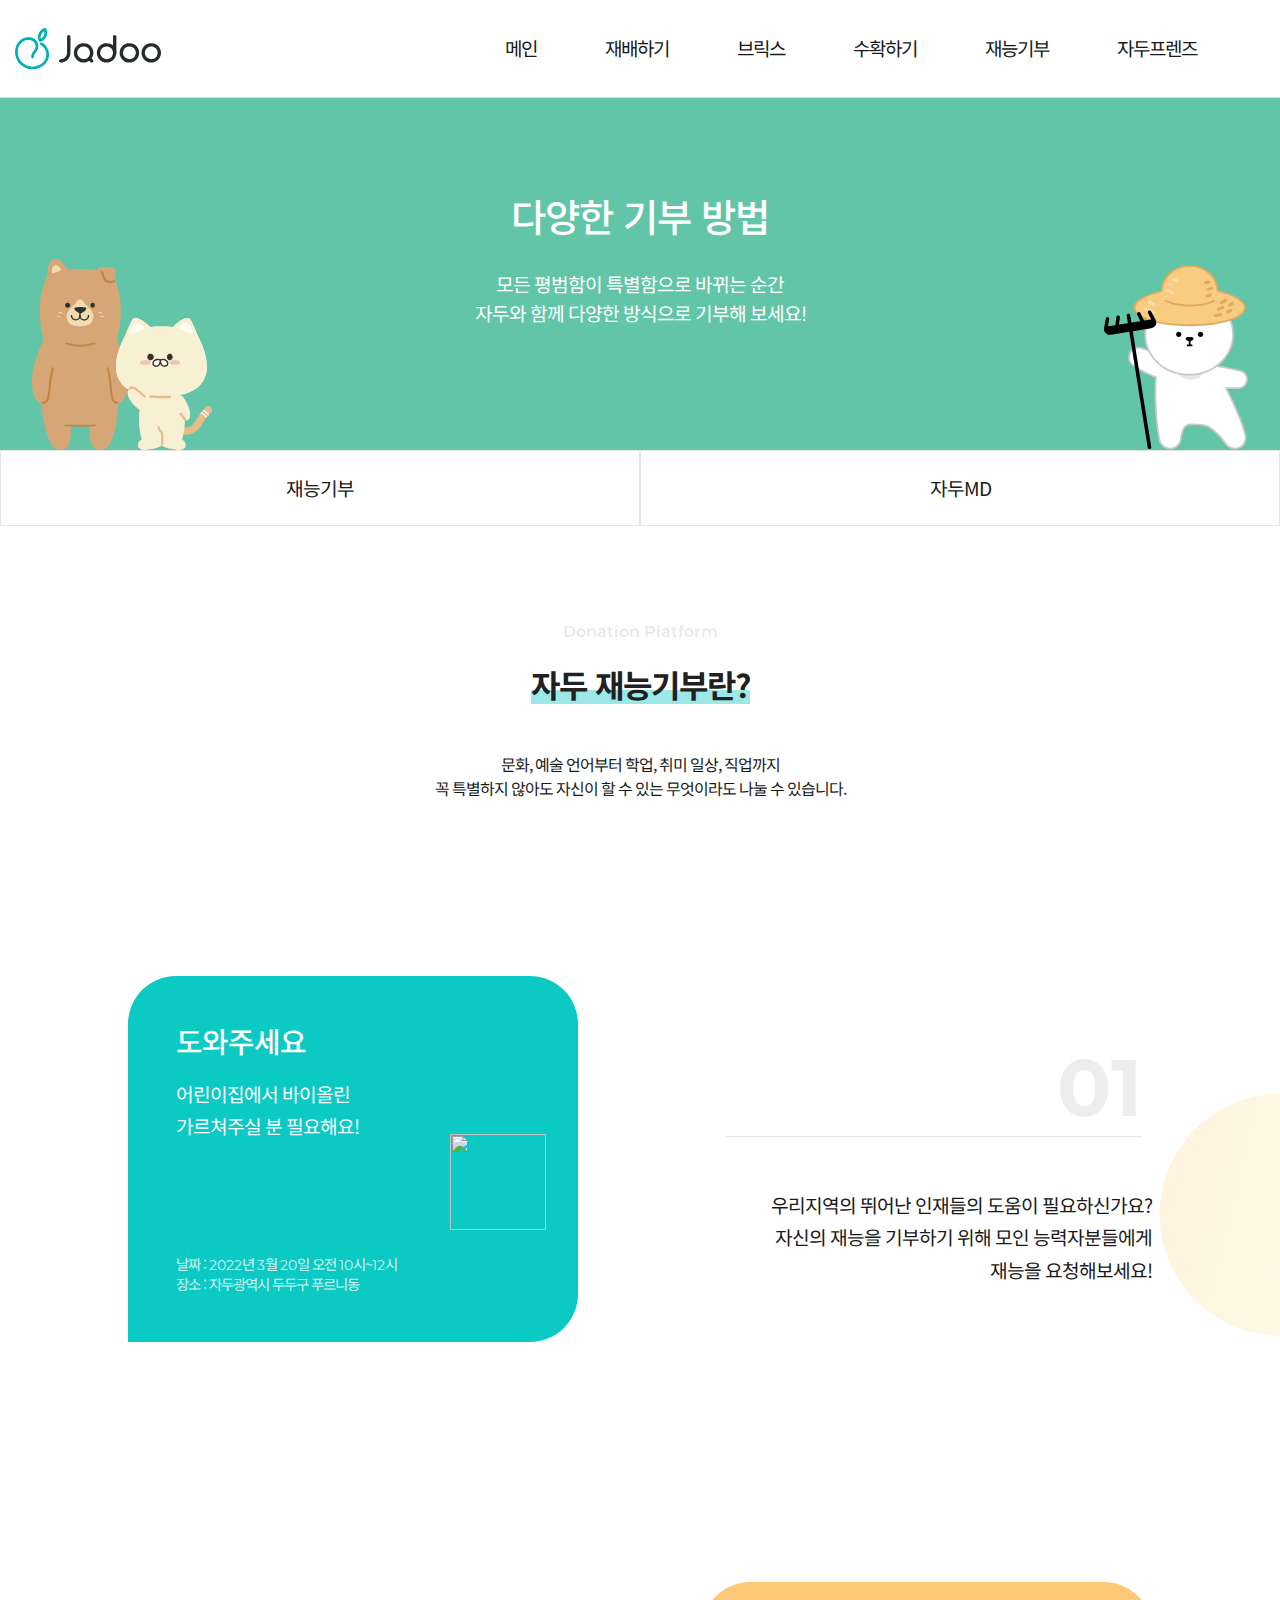
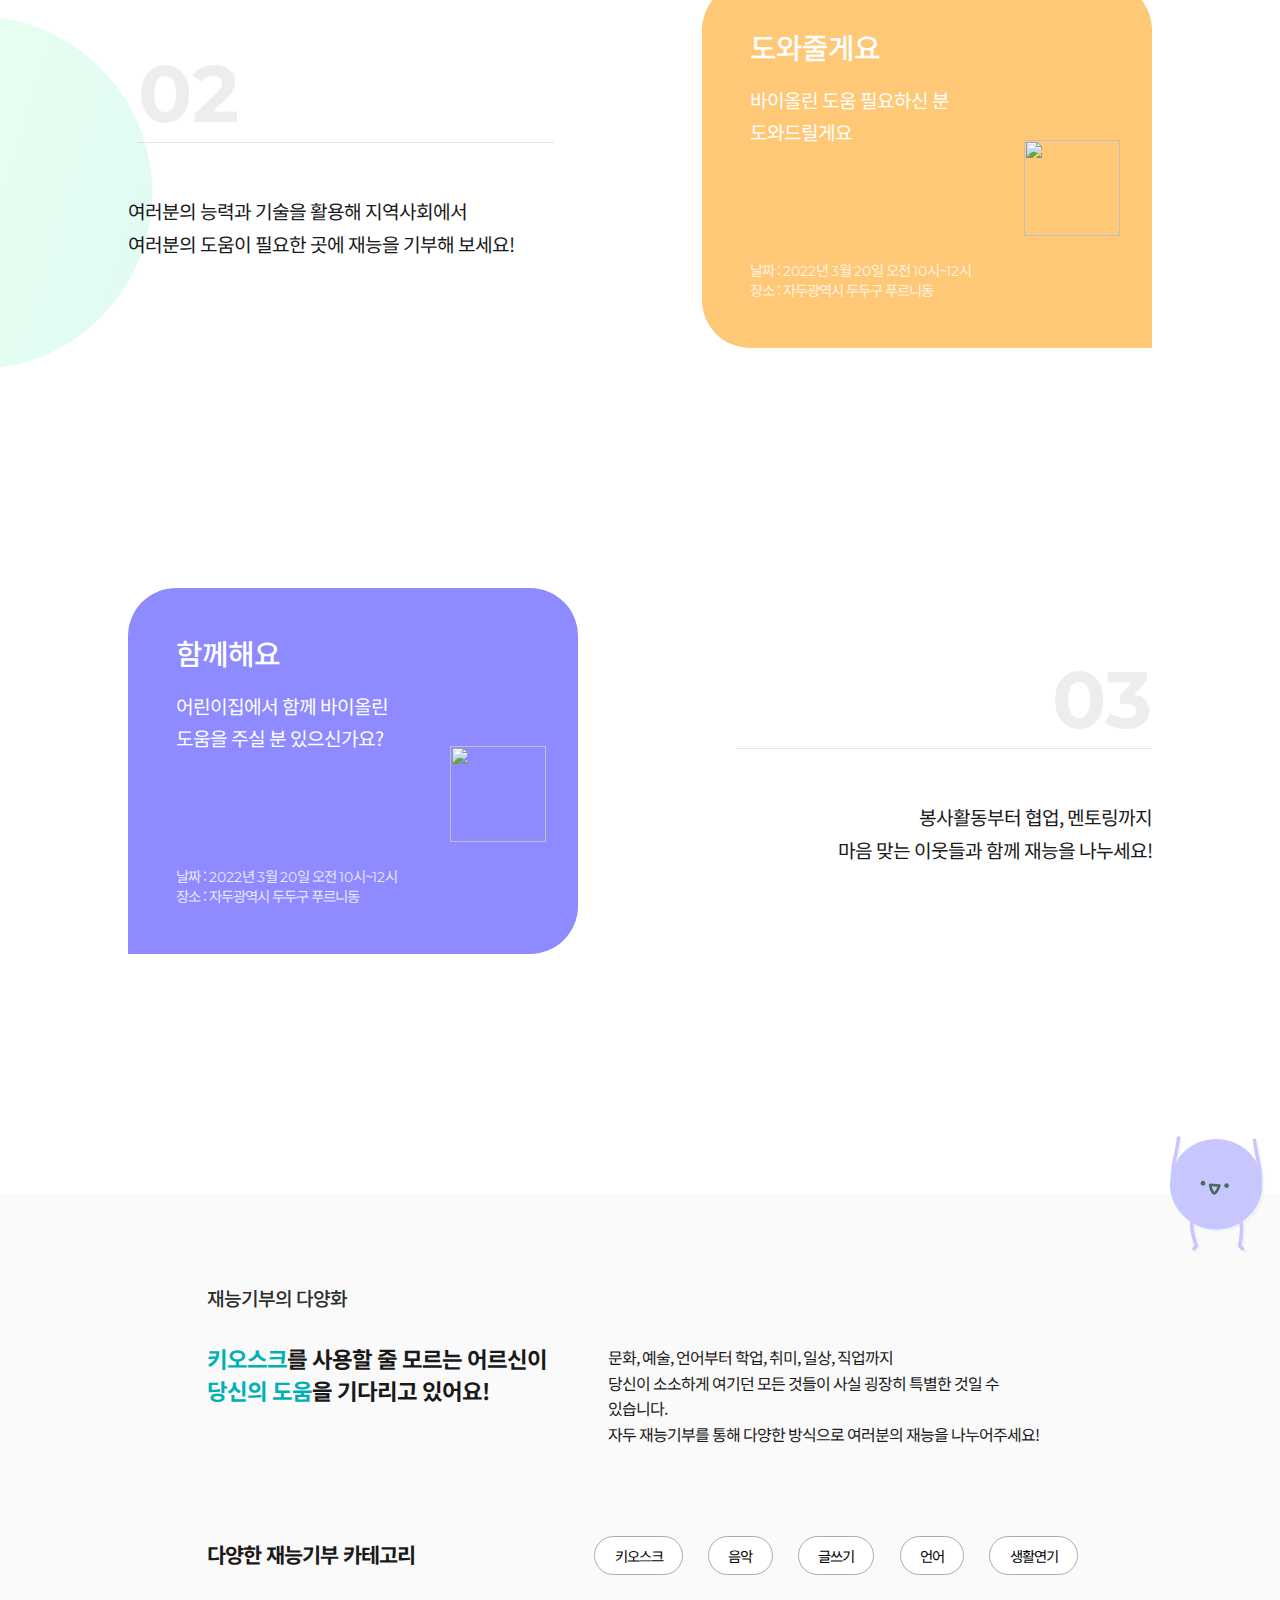
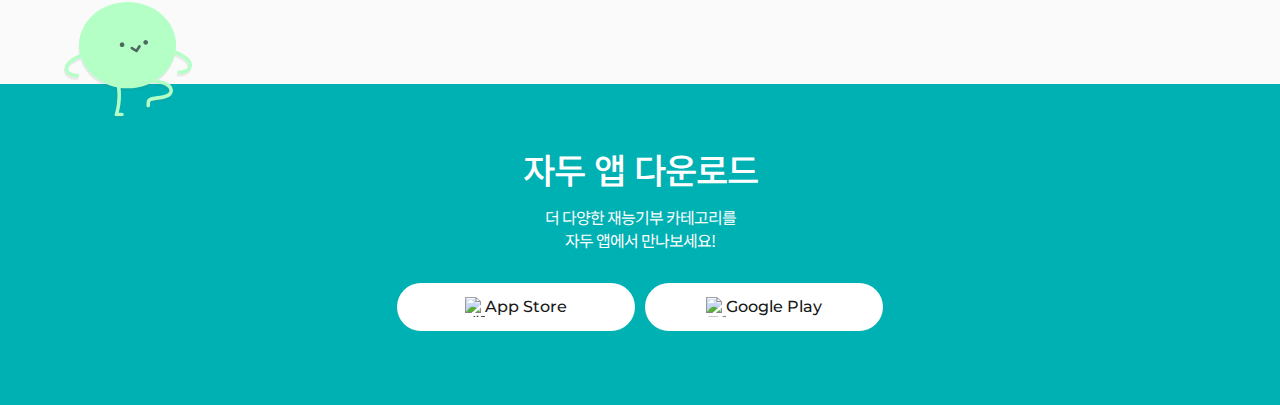
==== commit e529f1c6: "디테일 수정" ====
--- a/page/donation.html
+++ b/page/donation.html
@@ -138,7 +138,7 @@
           <div class="donation-txt">
             <div class="bg_txt" lang="en">Donation Platform</div>
             <h1><mark>자두 재능기부란?</mark></h1>
-            <p class="desc">문화, 예술 언어부터 학업, 취미 일상, 직업까지<br>꼭 특별하지 않아도 자신이 할 수 있는<br>무엇이라도 나눌 수 있습니다.</p>
+            <p class="desc">문화, 예술 언어부터 학업, 취미 일상, 직업까지<br>꼭 특별하지 않아도 자신이 할 수 있는 무엇이라도 나눌 수 있습니다.</p>
           </div>
 
           <!-- 재능기부 종류 박스 -->
@@ -287,7 +287,7 @@
 
               <!-- 카테고리 -->
               <div class="cate_wrap">
-                <div class="cate_tit">다양한 재능기부 카테고리</div>
+                <div class="cate_tit"><p>다양한 재능기부 카테고리</p></div>
                 <ul class="category">
                   <li>키오스크</li>
                   <li>음악</li>
--- a/css/donation.css
+++ b/css/donation.css
@@ -54,17 +54,16 @@
 
 /****************************** donation-section1 content1 ******************************/
 .donation-section1 {}
-.donation-section1 .dona_inner {padding: 0;}
+.donation-section1 .dona_inner {padding: 0; background: url(../images/Ellipse01.svg) no-repeat right 16%, url(../images/Ellipse02.svg) no-repeat left 50%;}
+/*decoration*/
+
 .donation-section1 .dona_inner .donation-txt {text-align: center; padding: 6rem 0;}
 .donation-section1 .dona_inner .donation-txt .bg_txt {font-weight: 600; color: rgba(0,0,0,0.1); padding-bottom: 1.5rem;}
-
 .donation-section1 .dona_inner .donation-txt h1 {font-size: 2rem; text-align: center; position: relative; display: inline-block; padding-bottom: 3rem;}
-
 .donation-section1 .dona_inner .donation-txt h1 > mark { font-weight:bold; position:relative; display: inline-block; color: #212121;}
 .donation-section1 .dona_inner .donation-txt h1 > mark::before{ content: ""; position: absolute; left: 0; bottom:0px; width: 100%; height: 14px; background-color: #9ce8e7; z-index: -1;}
 mark {margin: 0; padding: 0; border: 0; font: inherit; background: none;}
-
-.donation-txt .desc { line-height: 1.5; font-size: 1rem;}
+.donation-txt .desc { line-height: 1.5; font-size: 1rem; width: 70%; margin: 0 auto;}
 
 .donaList {display: none;}
 .infomation { width: 90%; margin: 4rem auto 0;}
@@ -91,13 +90,18 @@
 
 
 @media screen and (min-width: 768px) and (max-width: 1023px) {
+    .donation-section1 .dona_inner .donation-txt h1 {font-size: 2.2rem;}
+    .donation-section1 .dona_inner .donation-txt .desc {font-size: 1.1rem; line-height: 1.8;}
     .num {text-align: center;}
-  .layout01 .list {padding: 3rem;}
-  .layout01 .list > img { right:3rem; top:5.5rem; width: 7.5rem; height: 7.5rem;}
-  .layout01 .list .middtit {padding-bottom: 2rem;}
+    .layout01 .list {padding: 3rem;}
+    .layout01 .list > img { right:3rem; top:5.5rem; width: 7.5rem; height: 7.5rem;}
+    .layout01 .list .middtit {padding-bottom: 2rem;}
+
 }
 
 @media all and (min-width: 1024px) {
+    .donation-section1 .dona_inner {padding: 0; background: url(../images/Ellipse01.svg) no-repeat right 20%, url(../images/Ellipse02.svg) no-repeat left 40%;}
+
     .infomation {display: none;}
     .donaList {display: block; width: 80%; margin: 5rem auto; }
     .donaList > li {display: flex; justify-content: space-between; margin-bottom: 15rem;}
@@ -114,8 +118,7 @@
     .donaList .box > img {width:6rem; height: 6rem; position: absolute; right: 2rem; bottom: 7rem;}
     .donaList .desc { text-align: right; padding-top: 4rem;}
     .donaList .desc .num {display: block; text-align: right;}
-    .donaList .desc .num::before {content: ""; display: block; flex-grow: 1; margin: 0 16px; background-color: #000; height: 1px; font-size: 0px; line-height: 0px;}
-
+    .donaList .desc .num::after {content: ""; display: block;width: 26rem; background-color: rgba(0,0,0,0.1); height: 1px; font-size: 0px; line-height: 0px;}
     .no3 {padding-right: 0;}
 
     .donaList .desc .txt {font-size: 1.2rem; line-height: 1.7; padding-top: 2rem; }
@@ -123,10 +126,26 @@
     .donaList .desc02 > .no2 {text-align: left;}
     .donaList .desc02 > .txt02 {text-align: left; }
 
+}
+
     @media screen and (min-width: 1200px) {
+        .donaList { width: 80%;}
+        .donaList .desc .num {font-size:5rem;}
+    }
+
+    @media screen and (min-width: 1400px) {
         .donaList { width: 60%;}
-    }
-}
+        .donaList .desc .num {font-size: 6rem;}
+        .donaList .desc .num::after {width: 30rem;}
+    }
+
+    @media screen and (min-width: 1600px) {
+        .donaList .desc .num::after{width: 30rem;}
+    }
+
+    @media screen and (min-width: 1800px) {
+        .donaList .desc .num::after{width: 40rem;}
+    }
 
 
 
@@ -142,7 +161,7 @@
 /* category */
 .cate_wrap {}
 
-.cate_wrap .cate_tit {font-size: 1.3rem; font-weight: bold; padding-bottom: 1.5rem;}
+.cate_wrap .cate_tit > p {font-size: 1.3rem; font-weight: bold; padding-bottom: 1.5rem;}
 .category {display: flex; justify-content: space-between; }
 .category > li { display: inline-block; background-color: #fff; color: #000; padding: 2% 4%; border: 1px solid #AEABAB; border-radius: 50px; font-size: 0.9rem;}
 .category_pc{display: none;}
@@ -178,12 +197,15 @@
     .desc-txt .stit > p > span {font-size: 1.8rem;}
     .cate_wrap {display: flex; justify-content: space-between; align-items:baseline;}
     .category {display: none;}
+    .cate_tit > p {font-size: 1.6rem; font-weight: bold;}
     .category_pc{display: flex; justify-content: space-between; width: 72%;}
     .category_pc > li { display: inline-block; background-color: #fff; color: #000; padding: 2% 4%; border: 1px solid #AEABAB; border-radius: 50px; font-size: 0.9rem;}
-
-    
-
-}
+}
+
+@media screen and (min-width: 1600px){
+    .category_pc > li{font-size: 1.2rem;}
+}
+
 /******************************* App Download *******************************/
 .app-download { background-color:#00B1B3; text-align: center;}
 .app-download .down_inner { position: relative; padding: 4rem 2rem;}
@@ -192,7 +214,7 @@
 .app-download .down_inner .txt .middtit { padding-bottom: 2rem; line-height: 1.4;}
 
 /* download-btn */
-.down-btn {flex-direction: column; }
+.down-btn {flex-direction: column; align-items: baseline;}
 .down-btn .btn { width: 100%; vertical-align: top; border-radius: 2rem;  
     display: flex; align-items: center; justify-content: center; background-color: #fff;}
 .down-btn .btn:nth-child(1) {margin-bottom: 2%;}
@@ -210,6 +232,10 @@
     .down-btn {flex-direction: row; display: flex; width: 40%; margin: 0 auto; justify-content: space-between;}
     .down-btn .btn {}
     .down-btn .btn:nth-child(1) {margin-right: 10px;}
+}
+
+@media all and (min-width: 1600px) {
+    .down-btn {width: 600px;}
 }
 
 /******************************* 캐릭터 애니메이션 *******************************/
@@ -251,7 +277,7 @@
 }
 
 @media all and (min-width: 1024px) {
-    .character01 { bottom: 47rem; width: 5rem;}
+    .character01 { bottom: 47rem; width: 6rem;}
     @keyframes pruny{
         0% {bottom: 47rem;}
         100% {bottom:49rem;}
@@ -262,4 +288,28 @@
         0% {bottom: -8rem;}
         100% {bottom: -9rem;}
     }
+}
+
+@media all and (min-width: 1400px) {
+
+    .character02 {bottom:-8rem; left: -12rem; width: 8rem;}
+    @keyframes dudu{
+        0% {bottom: -8rem;}
+        100% {bottom: -9rem;}
+    }
+}
+
+@media all and (min-width: 1800px) {
+
+    .character01 { bottom: 47rem; width: 7rem;}
+    @keyframes pruny{
+        0% {bottom: 47rem;}
+        100% {bottom:49rem;}
+    }
+
+    .character02 {bottom:-8rem; left: -16rem; width: 10rem;}
+    @keyframes dudu{
+        0% {bottom: -8rem;}
+        100% {bottom: -9rem;}
+    }
 }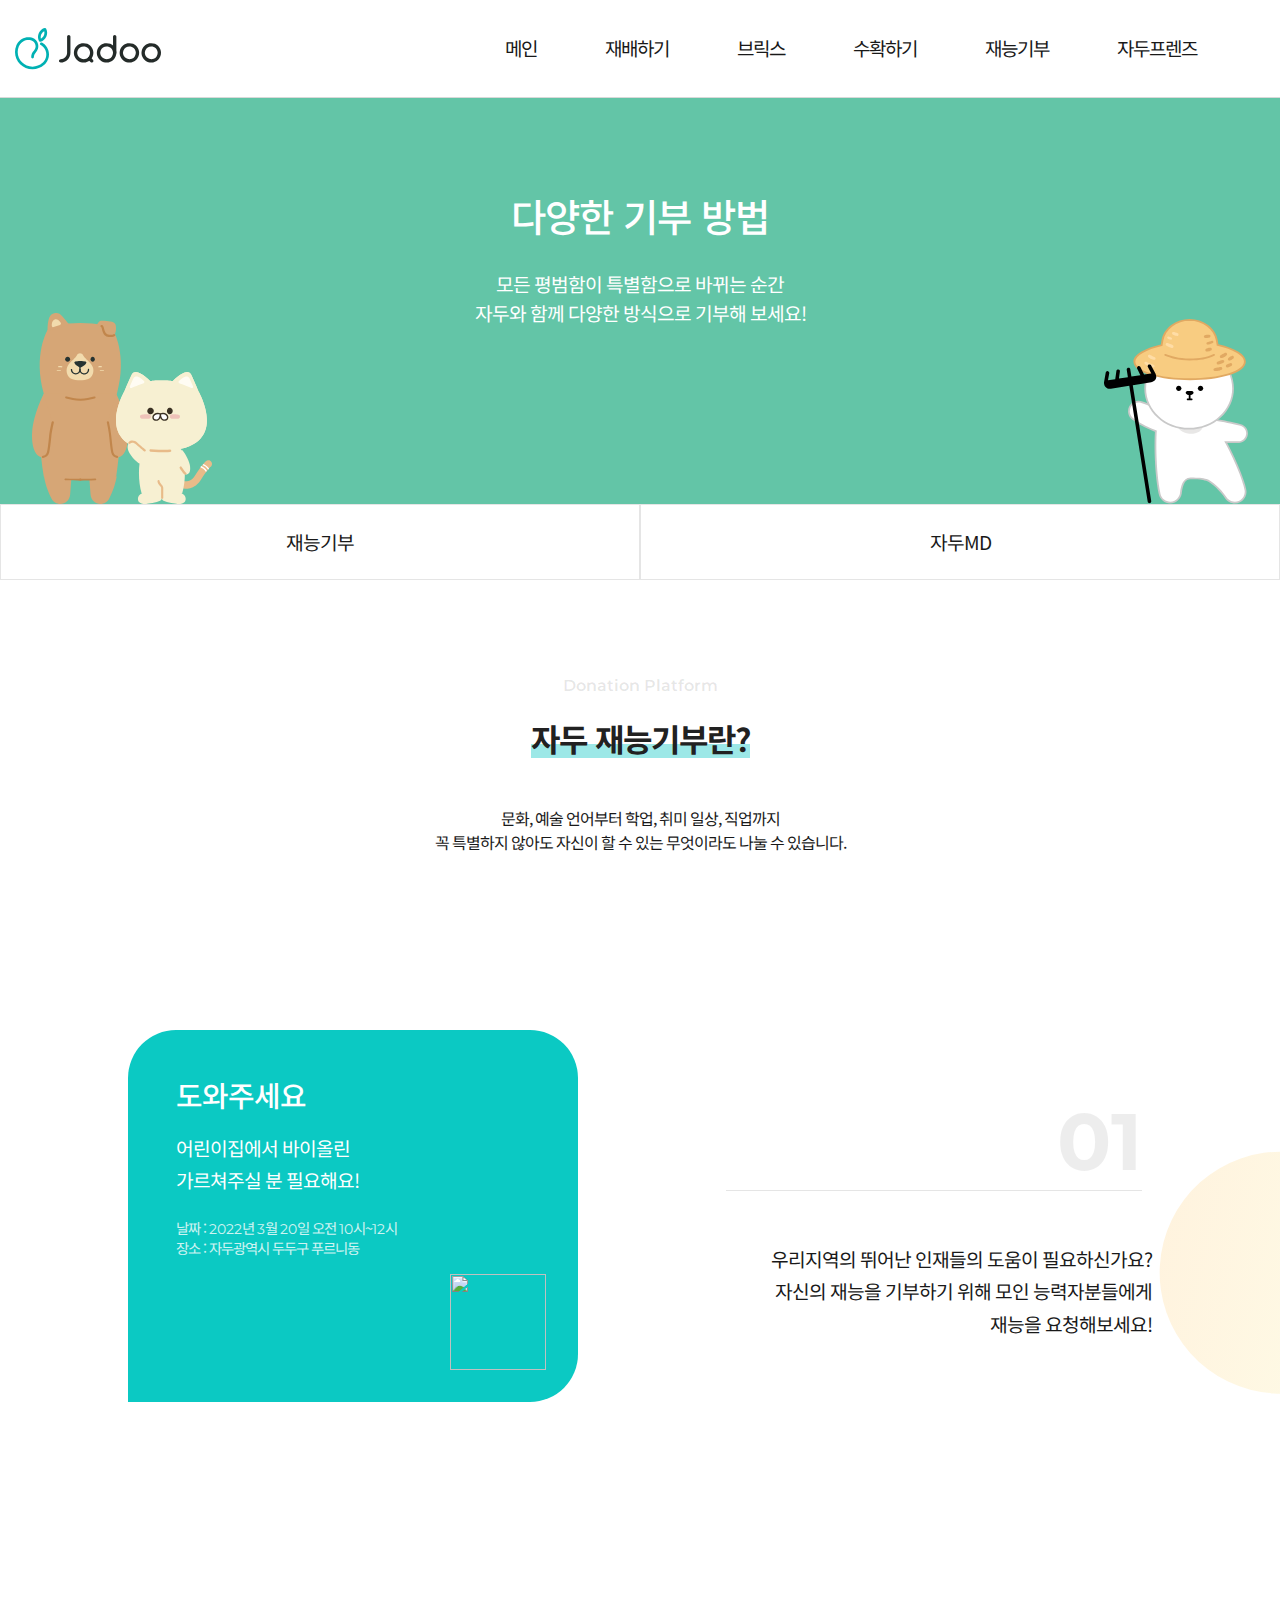
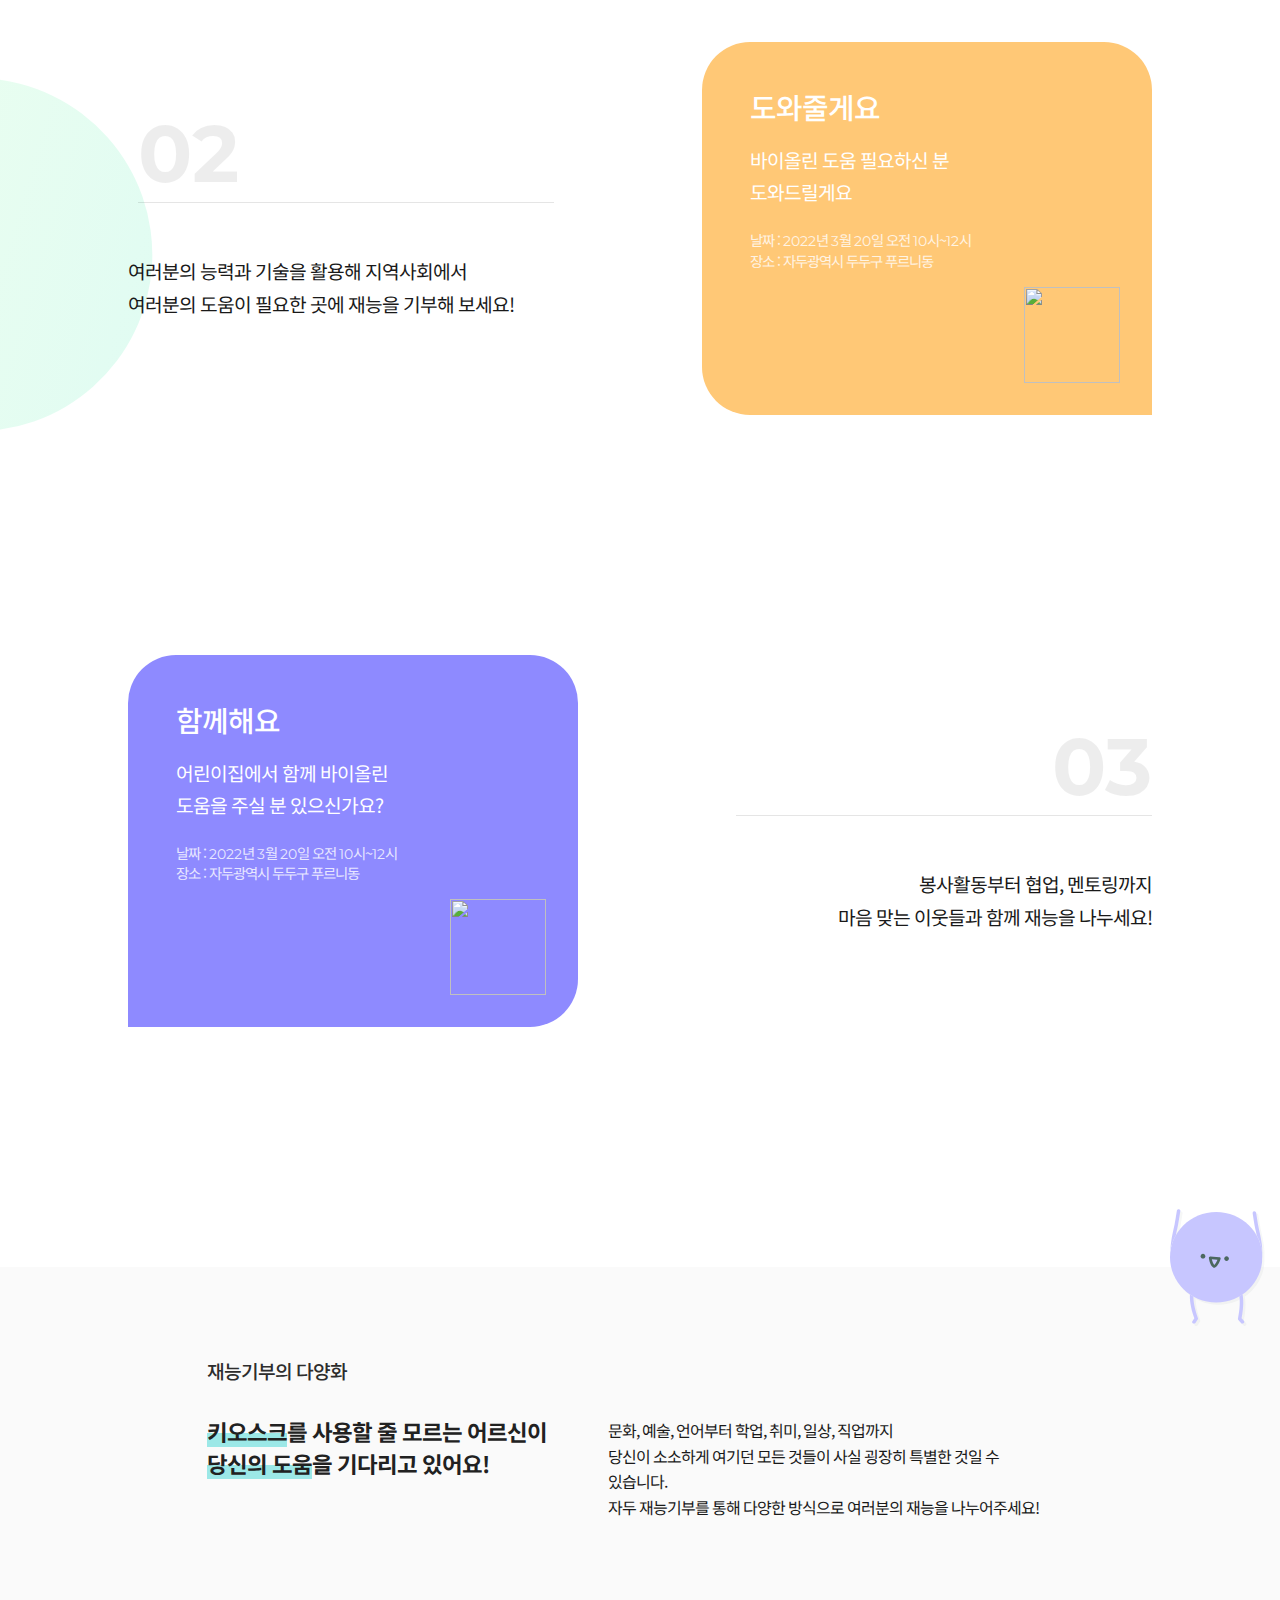
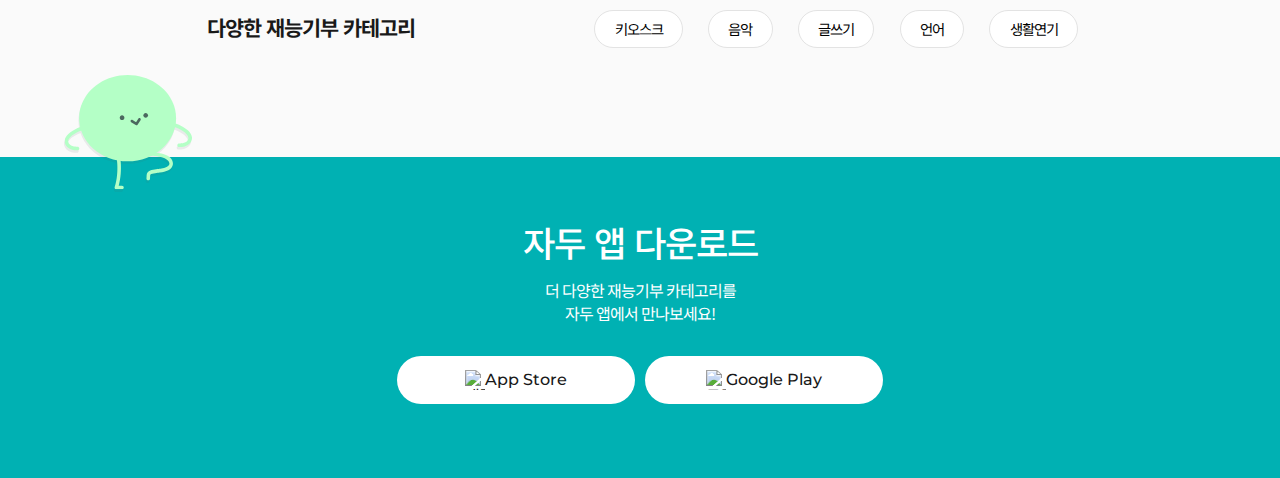
==== commit efb6e80d: "디테일 수정" ====
--- a/page/donation.html
+++ b/page/donation.html
@@ -145,7 +145,11 @@
               <article class="infomation info01">
                 <div class="num no1" lang="en">01</div>
                 <div class="layout01">
-                  <div class="desc">우리지역의 뛰어난 인재들의 도움이 필요하신가요? 자신의 재능을 기부하기 위해 모인 능력자분들에게 재능을 요청해보세요!</div>
+                  <div class="txt">
+                    우리지역의 뛰어난 인재들의 도움이 필요하신가요?
+                    <span class="desc_br">자신의 재능을 기부하기 위해 모인</span>
+                     능력자분들에게 재능을 요청해보세요!</span>
+                  </div>
                   <div class="list list01">
                     <div class="title">도와주세요</div>
                     <div class="middtit">어린이집에서 바이올린<br>가르쳐 주실 분 필요해요!</div>
@@ -163,7 +167,10 @@
               <article class="infomation info02">
                 <div class="num no2" lang="en">02</div>
                 <div class="layout01">
-                  <div class="desc">여러분의 능력과 기술을 활용해 지역사회에서 여러분의 도움이 필요한 곳에 재능을 기부해보세요!</div>
+                  <div class="txt">
+                    여러분의 능력과 기술을 활용해<span class="desc_br">지역사회에서 여러분의 도움이 필요한 곳에</span>재능을 기부해보세요!
+                
+                  </div>
                   <div class="list list02">
                     <div class="title">도와줄게요</div>
                     <div class="middtit">바이올린 도움 필요하신 분<br>도와드릴게요.</div>
@@ -181,7 +188,9 @@
               <article class="infomation info03">
                 <div class="num no3" lang="en">03</div>
                 <div class="layout01">
-                  <div class="desc">봉사활동부터 협업, 멘토링까지 마음 맞는 이웃들과 함께 재능을 나누세요!</div>
+                  <div class="txt">
+                    봉사활동부터 협업, 멘토링까지<span class="desc_br">마음 맞는 이웃들과 함께 재능을 나누세요!</span>
+                    </div>
                   <div class="list list03">
                     <div class="title">함께해요</div>
                     <div class="middtit">어린이집에서 바이올린<br>도움을 주실 분 있으신가요?</div>
@@ -273,12 +282,12 @@
             <div class="diver_inner content_inner">
               <div class="desc-txt">
                 <h2>재능기부의 다양화</h2>
-                <div class="stit"><p><span>키오스크</span>를 사용할 줄 모르는 어르신이<br><span>당신의 도움</span>을 기다리고 있어요!</p></div>
+                <div class="stit"><p><mark>키오스크</mark>를 사용할 줄 모르는 어르신이<br><mark>당신의 도움</mark>을 기다리고 있어요!</p></div>
                 <div class="desc">문화, 예술, 언어부터 학업, 취미, 일상, 직업까지<br>
                   당신이 소소하게 여기던 모든 것들이<br>
                   사실 굉장히 특별한 것일 수 있습니다.<br>
-                  자두 재능 기부를 통해 다양한 방식으로<br>
-                  여러분의 재능을 나누어 주세요!</div>
+                  <mark>자두 재능 기부를 통해 다양한 방식으로</mark><br>
+                  <mark>여러분의 재능을 나누어 주세요!</mark></div>
                 <div class="desc_pc1200">문화, 예술, 언어부터 학업, 취미, 일상, 직업까지<br>
                 당신이 소소하게 여기던 모든 것들이 사실 굉장히 특별한 것일 수 있습니다.<br>
               자두 재능기부를 통해 다양한 방식으로 여러분의 재능을 나누어주세요!</div>
--- a/css/donation.css
+++ b/css/donation.css
@@ -17,16 +17,17 @@
 
 /****************************** tap menu ******************************/
 .tabs .tab-select {}
-.tabs .tab-select select {appearance:none; 
-    width: 100%; padding: 1.6rem; 
-    text-align: center; 
-    font-size: 1.2rem; color: #00B1B3; border: 1px solid rgba(0,0,0,0.1);}
+.tabs .tab-select select {appearance:none; width: 100%; padding: 1.6rem; text-align: center; font-size: 1.2rem; color: #00B1B3; border: 1px solid rgba(0,0,0,0.1);}
 .tabs .tab-button {display: none;}
 
+
+    /* 띄어쓰기 */
+    .desc_br{display: block;}
+
 @media  (max-width: 280px){}
 
 @media screen and (min-width: 768px) and (max-width: 1023px) {
-    .donation_banner{height: 60vh;}
+    .donation_banner{height: 46vh;}
     .tabs .tab-select {display: none;}
     .tabs .tab-button {  text-align: center;   display: flex;}
     .tabs .tab-button > ul {display: flex; width: 100%;}
@@ -36,11 +37,10 @@
 }
 
 @media all and (min-width: 1024px) {
-    .donation_banner{height: 50vh;}
+    .donation_banner{height: 56vh;}
     .donation_banner .layout .decowrap .deco1 {position:absolute; left:7rem; bottom:0; background: url(../images/deco02.svg); background-repeat: no-repeat; background-position: 18% bottom; width: 120px; height: 240px ; background-size: 80%; z-index: 99;}
     .donation_banner .layout .decowrap .deco2 {position:absolute; left:2rem; bottom:0; background: url(../images/deco01.svg); width: 120px; height: 240px; background-size: 80%; background-repeat: no-repeat; background-position:bottom left;}
     .donation_banner .layout .decowrap .deco3 {position:absolute; right:2rem; bottom:0; background: url(../images/deco03.svg); width: 180px; height: 240px; background-size: 80%; background-repeat: no-repeat; background-position:bottom right;}
-
     .tabs .tab-select {display: none;}
     .tabs .tab-button {  text-align: center;   display: flex;}
     .tabs .tab-button > ul {display: flex; width: 100%;}
@@ -51,12 +51,10 @@
 
 @media screen and (min-width: 1200px) {}
 
-
 /****************************** donation-section1 content1 ******************************/
 .donation-section1 {}
 .donation-section1 .dona_inner {padding: 0; background: url(../images/Ellipse01.svg) no-repeat right 16%, url(../images/Ellipse02.svg) no-repeat left 50%;}
 /*decoration*/
-
 .donation-section1 .dona_inner .donation-txt {text-align: center; padding: 6rem 0;}
 .donation-section1 .dona_inner .donation-txt .bg_txt {font-weight: 600; color: rgba(0,0,0,0.1); padding-bottom: 1.5rem;}
 .donation-section1 .dona_inner .donation-txt h1 {font-size: 2rem; text-align: center; position: relative; display: inline-block; padding-bottom: 3rem;}
@@ -64,44 +62,40 @@
 .donation-section1 .dona_inner .donation-txt h1 > mark::before{ content: ""; position: absolute; left: 0; bottom:0px; width: 100%; height: 14px; background-color: #9ce8e7; z-index: -1;}
 mark {margin: 0; padding: 0; border: 0; font: inherit; background: none;}
 .donation-txt .desc { line-height: 1.5; font-size: 1rem; width: 70%; margin: 0 auto;}
-
 .donaList {display: none;}
 .infomation { width: 90%; margin: 4rem auto 0;}
 .infomation::after {content: ""; display: block; flex-grow: 1; margin: 0 16px; height: 1px; font-size: 0px; line-height: 0px; border-bottom: 1px dashed rgba(0,0,0,0.07);}
 .info03::after{display: none;}
 .info03 {padding-bottom: 5rem;}
-.num {font-size: 4rem; font-weight: bold; color: rgba(0,0,0,0.07); text-align: left; padding: 0 10px 20px;}
-.no2 { text-align: center;}
-.no3 {text-align: right; padding-right: 30px;}
+.num {font-size: 4rem; font-weight: bold; color: rgba(0,0,0,0.07); text-align: center; padding: 0 10px 20px;}
+.layout01 .txt{ line-height: 1.6rem; width: 90%; margin: 0 auto; font-size: 1.1rem; text-align: center;}
+/* .layout01 .txt .desc_mobile {display: block;}
+.layout01 .txt .desc_br {display: none;} */
 .layout01 {padding-bottom: 3rem;}
 .layout01 .list {display:block; padding: 2rem; margin: 2rem auto 1.4rem; position: relative; border-radius: 3rem 3rem 3rem 0;}
 .layout01 .list.list02 {border-radius: 3rem 3rem 0 3rem;}
-.layout01 .list > div {color: #fff;}
-.layout01 .list > div > span {color: #fff;}
-.layout01 .list > img { width:6rem; height: 6rem; position: absolute; right: 2rem; bottom: 5rem;}
 .layout01 .list.list01 {background-color: #0BC9C3;}
 .layout01 .list.list02 {background-color: #FFC876;}
 .layout01 .list.list03 {background-color: #8E8AFF;}
 .layout01 .list .title {font-size: 1.8rem; font-weight: 500; padding-bottom: 1.2rem;}
-.layout01 .list .middtit {font-size: 1.3rem; line-height: 2rem; padding-bottom: 7rem;}
-.layout01 .list .info {line-height: 1.4; opacity: 0.8; font-size: 0.9rem;}
-.layout01 .desc { line-height: 1.6rem; width: 92%; margin: 0 auto;}
-
-
+.layout01 .list .middtit {font-size: 1.1rem; line-height: 1.8rem; padding-bottom: 1.4rem;}
+.layout01 .list .info {line-height: 1.4; opacity: 0.8; font-size: 0.9rem; padding-bottom: 6rem;}
+.layout01 .list > div {color: #fff;}
+.layout01 .list > div > span {color: #fff;}
+.layout01 .list > img { width:6.2rem; height: 6.2rem; position: absolute; right: 2rem; bottom: 2rem;}
 
 @media screen and (min-width: 768px) and (max-width: 1023px) {
     .donation-section1 .dona_inner .donation-txt h1 {font-size: 2.2rem;}
     .donation-section1 .dona_inner .donation-txt .desc {font-size: 1.1rem; line-height: 1.8;}
     .num {text-align: center;}
     .layout01 .list {padding: 3rem;}
-    .layout01 .list > img { right:3rem; top:5.5rem; width: 7.5rem; height: 7.5rem;}
+    .layout01 .list > img { right:4rem; top:4rem; width: 10rem; height: 10rem;}
     .layout01 .list .middtit {padding-bottom: 2rem;}
-
+    .layout01 .list .info {padding-bottom: 0;}
 }
 
 @media all and (min-width: 1024px) {
     .donation-section1 .dona_inner {padding: 0; background: url(../images/Ellipse01.svg) no-repeat right 20%, url(../images/Ellipse02.svg) no-repeat left 40%;}
-
     .infomation {display: none;}
     .donaList {display: block; width: 80%; margin: 5rem auto; }
     .donaList > li {display: flex; justify-content: space-between; margin-bottom: 15rem;}
@@ -109,23 +103,20 @@
     .donaList .box01{background-color: #0BC9C3;}
     .donaList .box02{background-color: #FFC876;margin-right: 0; border-radius: 3rem 3rem 0 3rem;}
     .donaList .box03{background-color: #8E8AFF;}
-  
     .donaList .box > div {color: #fff;}
     .donaList .box > div > span {color: #fff;}
     .donaList .box .title {font-size: 1.8rem; font-weight: 500; padding-bottom: 1.2rem;}
-    .donaList .box .middtit {font-size: 1.2rem; line-height: 2rem; padding-bottom: 7rem;}
-    .donaList .box .info {line-height: 1.4; opacity: 0.8; font-size: 0.9rem;}
-    .donaList .box > img {width:6rem; height: 6rem; position: absolute; right: 2rem; bottom: 7rem;}
+    .donaList .box .middtit {font-size: 1.2rem; line-height: 2rem; padding-bottom: 1.4rem;}
+    .donaList .box .info {line-height: 1.4; opacity: 0.8; font-size: 0.9rem; padding-bottom: 6rem;}
+    .donaList .box > img {width:6rem; height: 6rem; position: absolute; right: 2rem; bottom: 2rem;}
     .donaList .desc { text-align: right; padding-top: 4rem;}
     .donaList .desc .num {display: block; text-align: right;}
     .donaList .desc .num::after {content: ""; display: block;width: 26rem; background-color: rgba(0,0,0,0.1); height: 1px; font-size: 0px; line-height: 0px;}
     .no3 {padding-right: 0;}
-
     .donaList .desc .txt {font-size: 1.2rem; line-height: 1.7; padding-top: 2rem; }
     .donaList .desc02 > .txt {margin-right: 2rem;}
     .donaList .desc02 > .no2 {text-align: left;}
     .donaList .desc02 > .txt02 {text-align: left; }
-
 }
 
     @media screen and (min-width: 1200px) {
@@ -147,7 +138,13 @@
         .donaList .desc .num::after{width: 40rem;}
     }
 
-
+    @media screen and (min-width: 2000px) {
+        .donaList .desc .num::after{width: 50rem;}
+    }
+
+    @media screen and (min-width: 2500px){
+        .donaList{width: 50%;}
+    }
 
 /******************************* diversify *******************************/
 .diversify_wrap { background-color: #FAFAFA; padding: 5.8rem 0; width: 100%;}
@@ -155,37 +152,35 @@
 .diversify_wrap .diver_inner {}
 .diversify_wrap .diver_inner .desc-txt { padding-bottom: 3rem;}
 .diversify_wrap .diver_inner .desc-txt > h2 {font-size: 1.2rem; font-weight: 500; color: #2D2D2D; padding-bottom: 2rem;}
-.diversify_wrap .diver_inner .desc-txt .stit > p {font-weight:bold; font-size: 1.4rem; padding-bottom: 2.5rem; line-height: 2rem;}
-.diversify_wrap .diver_inner .desc-txt .stit > p > span {font-weight: bold; color: #00B1B3;}
-.diversify_wrap .diver_inner .desc-txt .desc { line-height: 1.4;}
+.diversify_wrap .diver_inner .desc-txt .stit > p {font-weight:bold; font-size: 1.4rem; padding-bottom: 2.5rem; line-height: 2rem; color:#212121;}
+.diversify_wrap .diver_inner .desc-txt .stit > p > mark { position:relative; display: inline-block; color: #212121; z-index: 9}
+.diversify_wrap .diver_inner .desc-txt .stit > p > mark::before{content: ""; position: absolute; left: 0; bottom:0px; width: 100%; height: 14px; background-color: #9ce8e7; z-index: -1;}
+.diversify_wrap .diver_inner .desc-txt .desc { line-height: 1.4; color: rgba(0,0,0,0.8);}
+.diversify_wrap .diver_inner .desc-txt .desc > mark {position:relative; display: inline-block; color: #212121; z-index: 9}
+.diversify_wrap .diver_inner .desc-txt .desc > mark::before {content: ""; position: absolute; left: 0; bottom:0px; width: 100%; height: 8px; background-color: #9ce8e7; z-index: -1;}
+
 /* category */
 .cate_wrap {}
-
 .cate_wrap .cate_tit > p {font-size: 1.3rem; font-weight: bold; padding-bottom: 1.5rem;}
 .category {display: flex; justify-content: space-between; }
-.category > li { display: inline-block; background-color: #fff; color: #000; padding: 2% 4%; border: 1px solid #AEABAB; border-radius: 50px; font-size: 0.9rem;}
+.category > li { display: inline-block; background-color: #fff; color: #000; padding: 2% 4%; border: 1px solid #e3e3e3; border-radius: 50px; font-size: 0.9rem;}
 .category_pc{display: none;}
 
 @media screen and (min-width: 768px) and (max-width: 1023px) {
     .diversify_wrap .diver_inner {width: 90%; position: relative;}
     .desc-txt .desc {position: absolute; right: 2rem; top:58px}
-
     .cate_wrap { padding-top: 3rem;}
     .category {width: 60%;  position: absolute; right: 10px; bottom: 16px;}
-    
 }
 
 @media all and (min-width: 1024px){
     .diver_inner {width: 70%; margin: 0 auto; position: relative;}
     .desc-txt .desc {position: absolute; right: 2rem; top:58px}
-    
-
     .cate_wrap { padding-top: 3rem;}
     .category {width: 60%;  position: absolute; right: 10px; bottom: 16px;}
 }
 
 @media screen and (min-width: 1200px) {
-
     .desc-txt .desc {display: none;}
     .desc-txt .desc_pc1200 {display: block; position: absolute; right:2rem; top: 58px; line-height: 1.6; width: 50%;}
     .category {width: 54%;}
@@ -215,8 +210,7 @@
 
 /* download-btn */
 .down-btn {flex-direction: column; align-items: baseline;}
-.down-btn .btn { width: 100%; vertical-align: top; border-radius: 2rem;  
-    display: flex; align-items: center; justify-content: center; background-color: #fff;}
+.down-btn .btn { width: 90%; vertical-align: top; border-radius: 2rem; display: flex; align-items: center; justify-content: center; background-color: #fff; margin: 0 auto;}
 .down-btn .btn:nth-child(1) {margin-bottom: 2%;}
 .down-btn > div > a { display: flex; justify-content: center; align-items: center; padding: 14px; color: inherit; text-decoration: none; cursor: pointer;}
 .down-btn > div > a > img {width: 20px; height: 20px;}
@@ -268,7 +262,6 @@
         0% {bottom: 47rem;}
         100% {bottom:49rem;}
     }
-    
     .character02 {bottom:-8rem; left: -1rem; width: 7rem;}
     @keyframes dudu{
         0% {bottom: -8rem;}
@@ -282,7 +275,6 @@
         0% {bottom: 47rem;}
         100% {bottom:49rem;}
     }
-    
     .character02 {bottom:-8rem; left: -8rem; width: 8rem;}
     @keyframes dudu{
         0% {bottom: -8rem;}
@@ -300,13 +292,11 @@
 }
 
 @media all and (min-width: 1800px) {
-
     .character01 { bottom: 47rem; width: 7rem;}
     @keyframes pruny{
         0% {bottom: 47rem;}
         100% {bottom:49rem;}
     }
-
     .character02 {bottom:-8rem; left: -16rem; width: 10rem;}
     @keyframes dudu{
         0% {bottom: -8rem;}
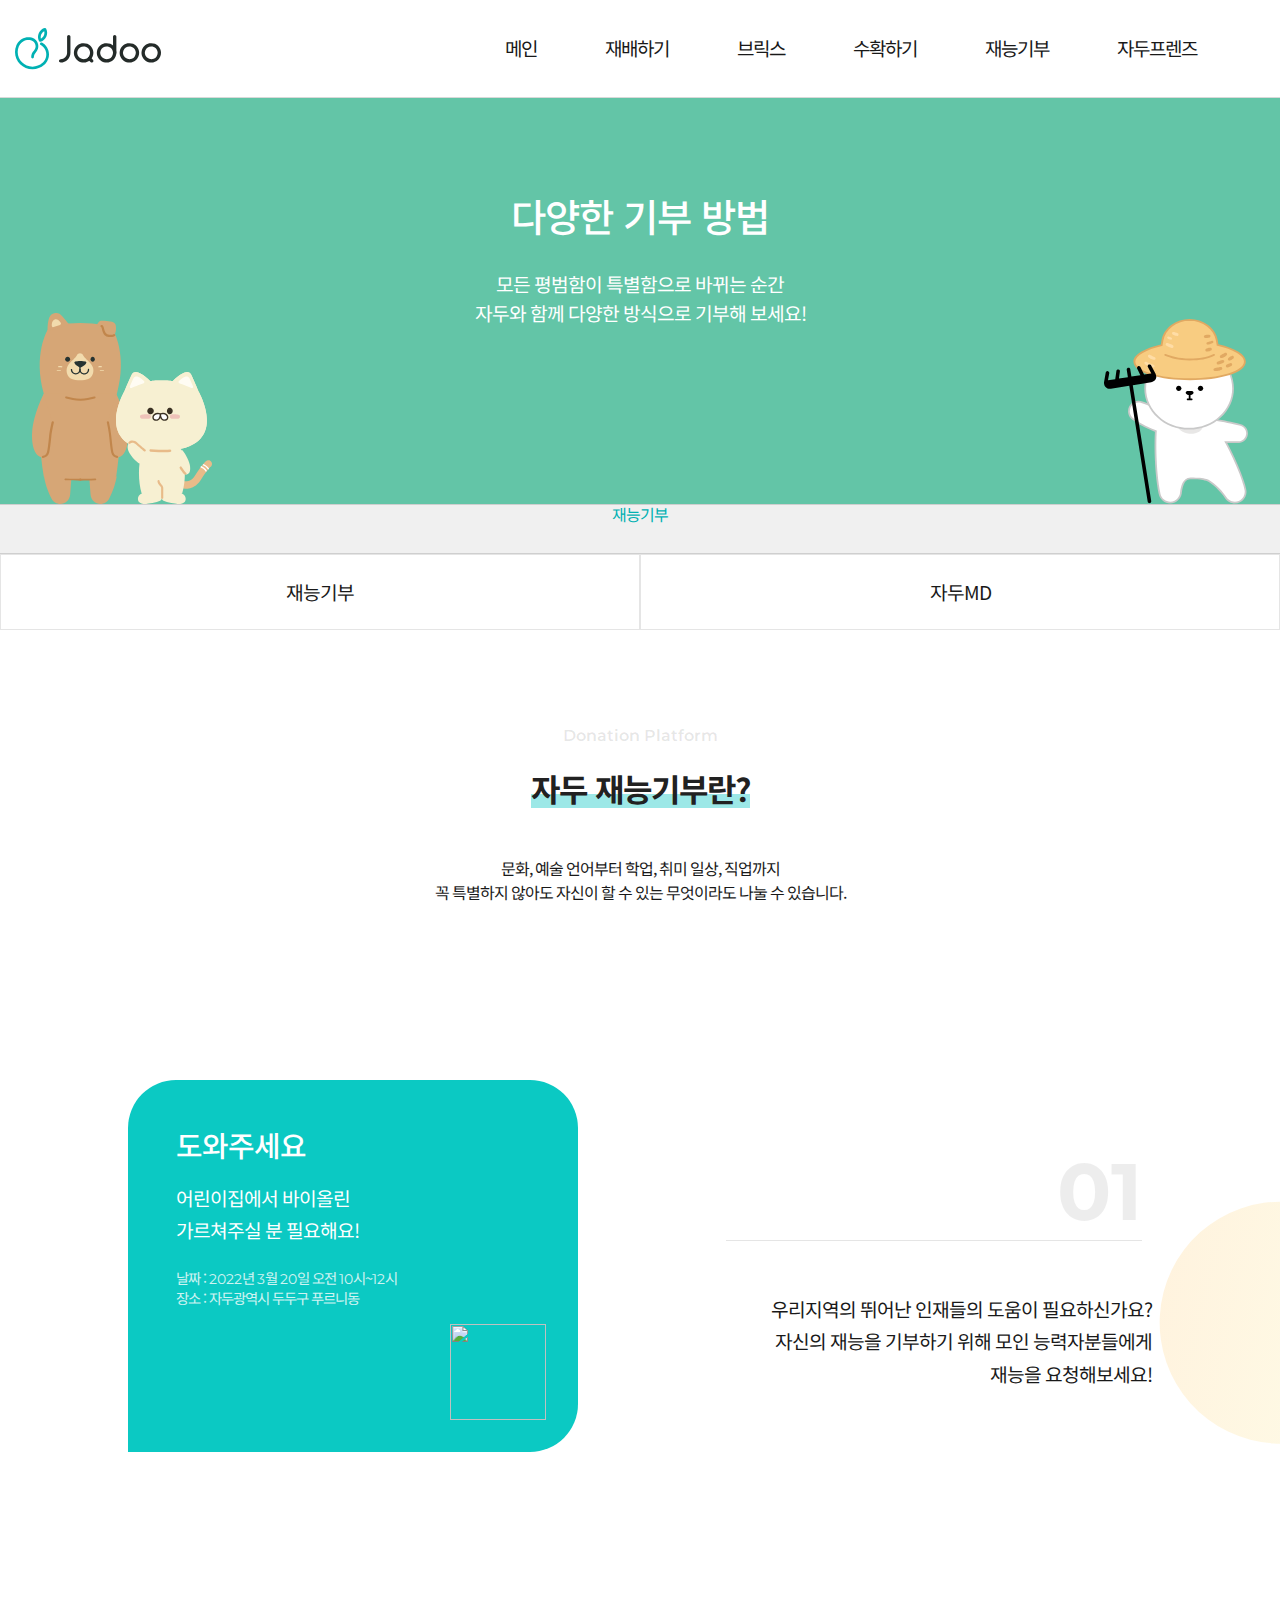
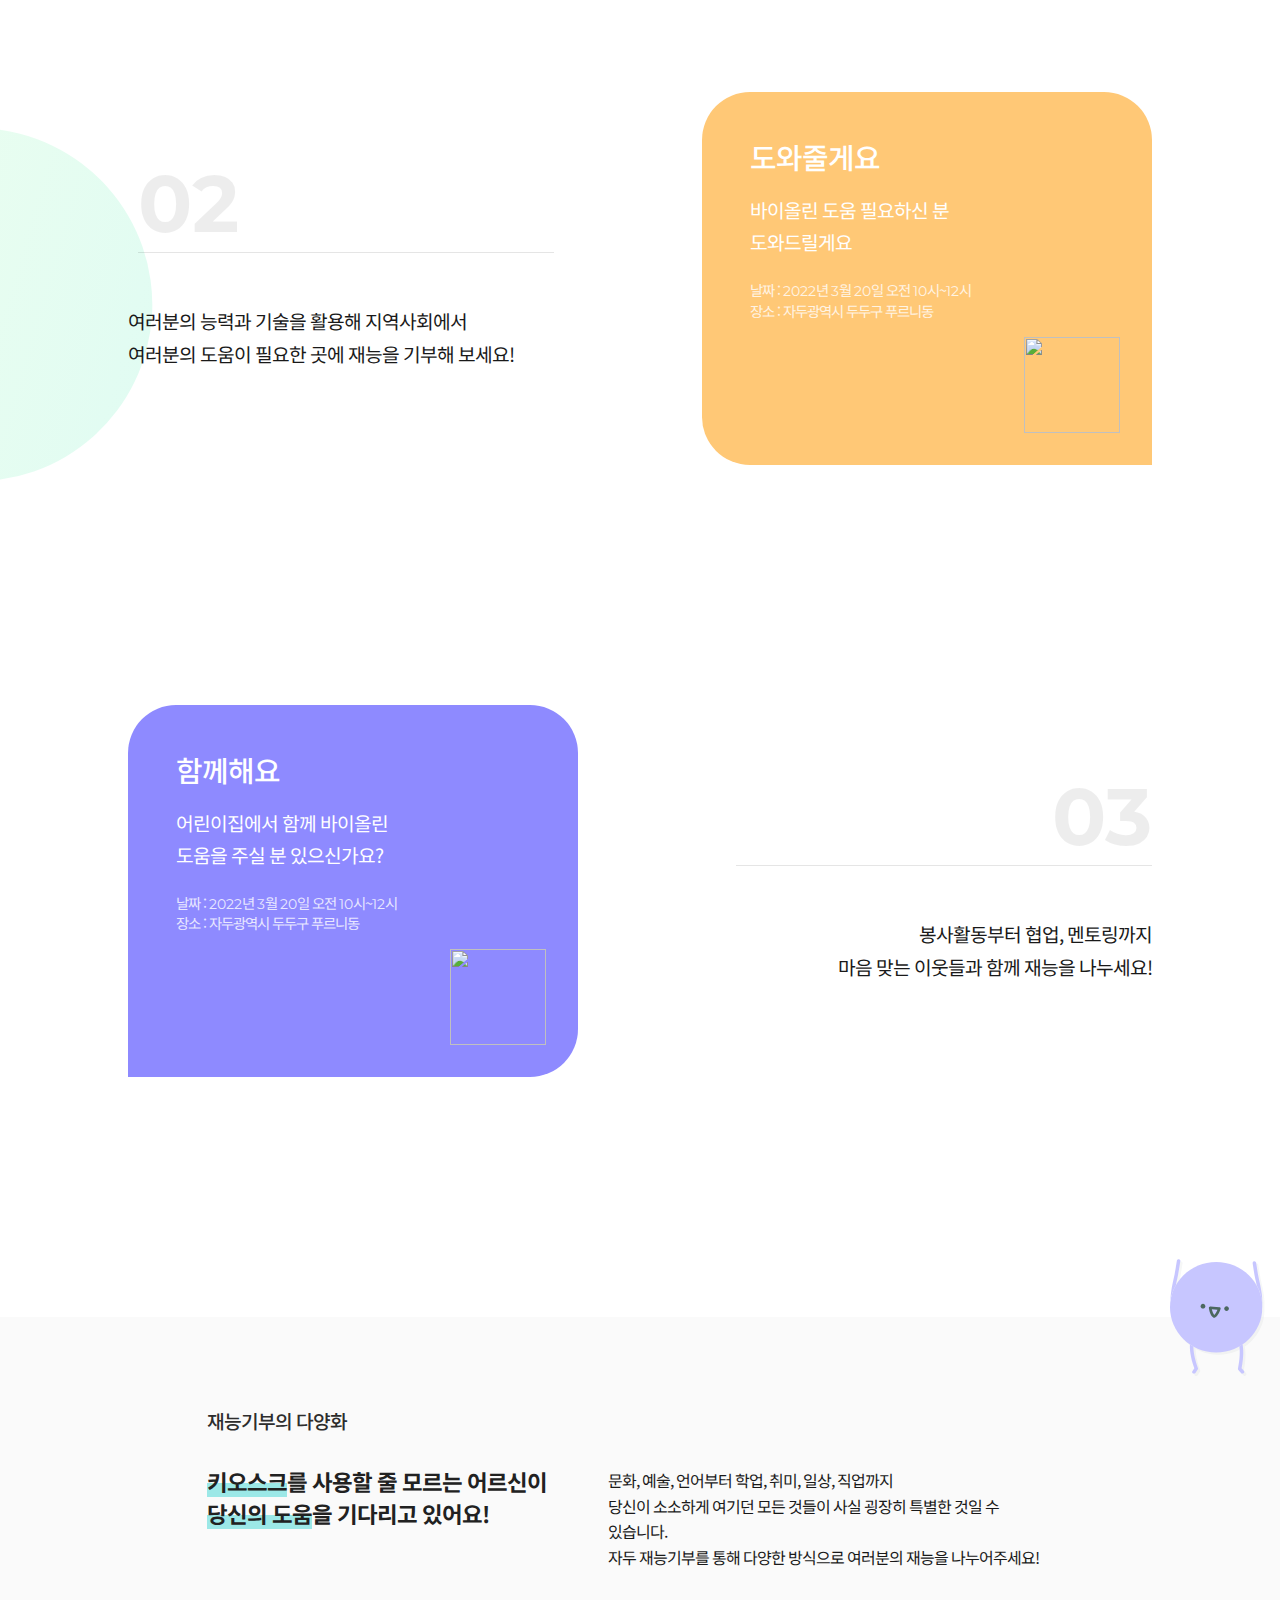
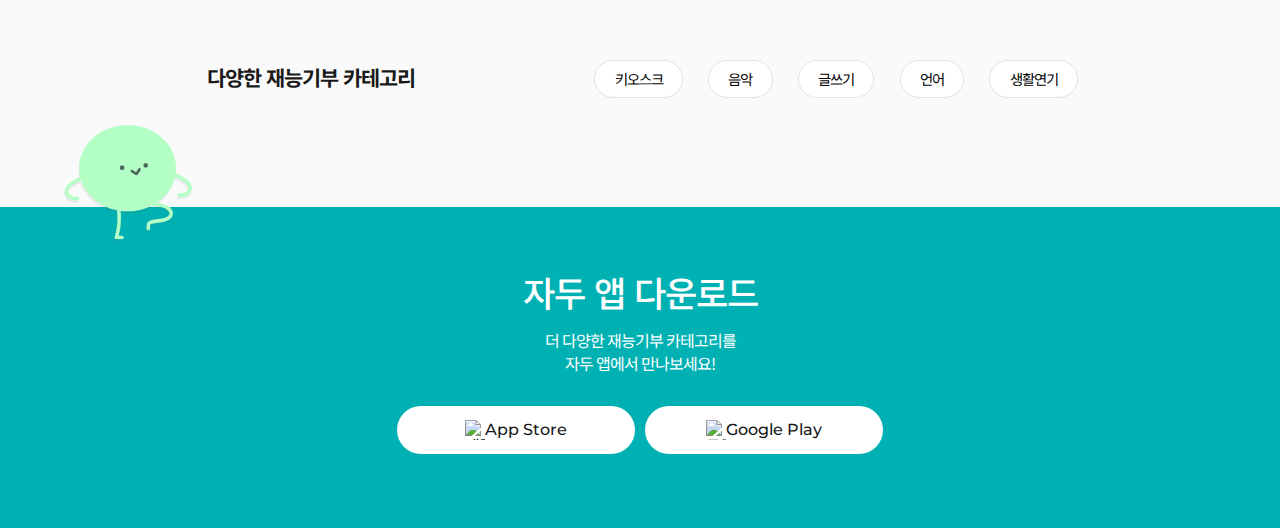
==== commit 3d908fb9: "드롭다운메뉴 적용" ====
--- a/page/donation.html
+++ b/page/donation.html
@@ -2,355 +2,358 @@
 <html lang="ko">
 
 <head>
-  <meta charset="UTF-8">
-  <meta http-equiv="X-UA-Compatible" content="IE=edge">
-  <meta name="viewport" content="width=device-width, initial-scale=1.0">
-  <title>자두 재능기부</title>
-  <link rel="stylesheet" href="../css/reset.css">
-  <link rel="stylesheet" href="../css/layout.css">
-  <link rel="stylesheet" href="../css/donation.css">
-  <!-- <link rel="stylesheet" href="https://fonts.googleapis.com/icon?family=Material+Icons"> -->
-  <link href="https://fonts.googleapis.com/icon?family=Material+Icons" rel="stylesheet">
-
-  <script src="../js/main.js" defer></script>
-  <script src="../js/donation.js" defer></script>
+    <meta charset="UTF-8">
+    <meta http-equiv="X-UA-Compatible" content="IE=edge">
+    <meta name="viewport" content="width=device-width, initial-scale=1.0">
+    <title>자두 기부방법</title>
+    <link rel="stylesheet" href="../css/reset.css">
+    <link rel="stylesheet" href="../css/layout.css">
+    <link rel="stylesheet" href="../css/donation.css">
+    <!-- <link rel="stylesheet" href="https://fonts.googleapis.com/icon?family=Material+Icons"> -->
+    <link href="https://fonts.googleapis.com/icon?family=Material+Icons" rel="stylesheet">
+    <script src="https://ajax.googleapis.com/ajax/libs/jquery/1.8.3/jquery.min.js"></script>
+
+    <script src="../js/main.js" defer></script>
+    <script src="../js/donation.js" defer></script>
 </head>
 
 <body>
-  <div class="wrap">
-    <header class="header">
-      <div class="header-inner">
-
-        <h1 class="logo"><a href="../index.html">
-            <svg width="147" height="42" viewBox="0 0 147 42" fill="none" xmlns="http://www.w3.org/2000/svg">
-              <path
-                d="M25.1084 13.7812C24.8721 13.7782 24.6405 13.711 24.4366 13.5863C24.2327 13.4616 24.0635 13.2837 23.9457 13.07C22.6821 10.7668 22.6472 7.77665 23.8526 5.08147C25.0581 2.3863 27.2751 0.491188 29.7828 0.0184212C30.0581 -0.028347 30.3404 0.0144478 30.5915 0.14098C30.8426 0.267511 31.0501 0.471632 31.1859 0.725551C32.4534 3.02877 32.4883 6.01892 31.279 8.7141C30.0697 11.4093 27.8565 13.3044 25.3488 13.7772C25.2688 13.7843 25.1885 13.7857 25.1084 13.7812V13.7812ZM29.2402 3.15C27.944 3.81924 26.9048 4.92833 26.2933 6.29495C25.6819 7.66158 25.5347 9.2044 25.8759 10.6698C27.1711 9.99944 28.2095 8.89019 28.8208 7.52391C29.4321 6.15763 29.58 4.61539 29.2402 3.15V3.15Z"
-                fill="#00B1B3" />
-              <path
-                d="M29.6241 36.532L29.3347 36.7944L29.2768 36.8461C26.0153 39.7664 21.8359 41.3674 17.5152 41.3515C7.86817 41.3515 5.33085e-05 33.5734 5.33085e-05 24.0139C-0.00560823 21.7639 0.439745 19.5369 1.30819 17.4725C1.38537 17.2777 1.48569 17.0431 1.58602 16.8244C1.71722 16.542 1.85614 16.2756 1.99891 16.0291C3.14488 13.9562 4.80183 12.232 6.80212 11.031C8.80241 9.82992 11.0751 9.19466 13.3901 9.18945C14.4247 9.19126 15.4551 9.32482 16.4579 9.5871C16.6006 9.61892 16.782 9.65868 16.9788 9.7223C17.1254 9.75149 17.2689 9.79544 17.4071 9.85353C18.8137 10.3397 20.0753 11.1905 21.0708 12.3241C22.0662 13.4577 22.7621 14.836 23.0914 16.3267C23.4208 17.8174 23.3727 19.3703 22.9516 20.8363C22.5306 22.3023 21.7508 23.632 20.6871 24.6979C20.1178 25.2648 19.6657 25.9446 19.358 26.6963C19.0503 27.4481 18.8934 28.2562 18.8966 29.072C18.8966 29.4411 18.7543 29.7952 18.5011 30.0562C18.2478 30.3172 17.9042 30.4638 17.546 30.4638C17.1878 30.4638 16.8443 30.3172 16.591 30.0562C16.3378 29.7952 16.1955 29.4411 16.1955 29.072C16.1925 27.8852 16.422 26.71 16.8702 25.6167C17.3185 24.5235 17.9762 23.5347 18.804 22.7096C19.7641 21.7439 20.3797 20.4725 20.5513 19.1013C20.7229 17.7301 20.4403 16.3393 19.7494 15.1542C19.0131 13.905 17.8697 12.9663 16.5235 12.5059L16.4502 12.482H16.3614L16.207 12.4263C16.0878 12.3883 15.9667 12.3564 15.8443 12.3309H15.8019C15.0129 12.1296 14.2029 12.0295 13.3901 12.0327C11.5557 12.0348 9.75426 12.536 8.16806 13.4856C6.58185 14.4352 5.26707 15.7996 4.35664 17.4407C4.25245 17.6395 4.13283 17.8662 4.02479 18.1008C3.94761 18.2639 3.87043 18.4428 3.80097 18.6217C3.07294 20.3482 2.69856 22.211 2.70122 24.0934C2.70122 32.118 9.34609 38.6475 17.5152 38.6475C21.1851 38.6617 24.7352 37.3024 27.5056 34.8221L27.5789 34.7584L27.8761 34.488L28.1115 34.2693C28.1565 34.2139 28.2055 34.162 28.2581 34.1142L28.3083 34.0625L28.6015 33.7444C29.5499 32.663 30.2746 31.3939 30.7316 30.0145C31.1036 28.9014 31.2927 27.7321 31.2911 26.5549C31.2985 24.5847 30.7774 22.6507 29.7852 20.9665C28.7931 19.2823 27.3685 17.9135 25.6688 17.0113C25.3647 16.8337 25.1393 16.5416 25.0398 16.1963C24.9404 15.851 24.9747 15.4794 25.1356 15.1597C25.2965 14.8399 25.5714 14.5969 25.9026 14.4817C26.2337 14.3665 26.5953 14.388 26.9114 14.5418C29.0409 15.6703 30.8284 17.3803 32.0786 19.4849C33.3287 21.5895 33.9934 24.0078 34 26.4754C33.9975 29.8287 32.7859 33.0614 30.6004 35.5458L30.2145 35.9434L29.6241 36.532Z"
-                fill="#00B1B3" />
-              <path
-                d="M68.6317 34.5648C66.7026 34.5648 64.8168 33.9947 63.2128 32.9267C61.6088 31.8588 60.3587 30.3408 59.6204 28.5648C58.8822 26.7888 58.689 24.8346 59.0653 22.9492C59.4417 21.0638 60.3707 19.332 61.7347 17.9727C63.0988 16.6134 64.8368 15.6878 66.7289 15.3127C68.6209 14.9377 70.5821 15.1302 72.3643 15.8658C74.1466 16.6015 75.6699 17.8472 76.7417 19.4456C77.8135 21.0439 78.3855 22.9231 78.3855 24.8454C78.382 27.422 77.3532 29.8921 75.5248 31.7141C73.6964 33.5361 71.2175 34.5612 68.6317 34.5648V34.5648ZM68.6317 18.4458C67.3615 18.4458 66.1198 18.8211 65.0637 19.5243C64.0076 20.2275 63.1844 21.227 62.6983 22.3963C62.2122 23.5657 62.0851 24.8525 62.3329 26.0939C62.5807 27.3353 63.1924 28.4756 64.0905 29.3706C64.9887 30.2656 66.133 30.8751 67.3788 31.122C68.6246 31.3689 69.9159 31.2422 71.0894 30.7578C72.2629 30.2735 73.266 29.4532 73.9716 28.4008C74.6773 27.3484 75.054 26.1111 75.054 24.8454C75.0557 24.0035 74.891 23.1696 74.5691 22.3912C74.2472 21.6129 73.7745 20.9054 73.1781 20.3092C72.5816 19.713 71.8731 19.2398 71.093 18.9166C70.3129 18.5934 69.4766 18.4266 68.6317 18.4258V18.4458Z"
-                fill="#242B29" />
-              <path
-                d="M136.253 34.5648C134.324 34.5648 132.438 33.9947 130.834 32.9267C129.23 31.8588 127.98 30.3408 127.241 28.5648C126.503 26.7888 126.31 24.8346 126.686 22.9492C127.063 21.0638 127.992 19.332 129.356 17.9727C130.72 16.6134 132.458 15.6878 134.35 15.3127C136.242 14.9377 138.203 15.1302 139.985 15.8658C141.768 16.6015 143.291 17.8472 144.363 19.4456C145.435 21.0439 146.007 22.9231 146.007 24.8454C146.003 27.422 144.974 29.8921 143.146 31.7141C141.317 33.5361 138.839 34.5612 136.253 34.5648V34.5648ZM136.253 18.4458C134.983 18.4458 133.741 18.8211 132.685 19.5243C131.629 20.2275 130.806 21.227 130.319 22.3963C129.833 23.5657 129.706 24.8525 129.954 26.0939C130.202 27.3353 130.813 28.4756 131.712 29.3706C132.61 30.2656 133.754 30.8751 135 31.122C136.246 31.3689 137.537 31.2422 138.71 30.7578C139.884 30.2735 140.887 29.4532 141.593 28.4008C142.298 27.3484 142.675 26.1111 142.675 24.8454C142.678 24.0033 142.514 23.1689 142.192 22.3902C141.87 21.6115 141.398 20.9036 140.801 20.3072C140.205 19.7109 139.496 19.2377 138.715 18.9148C137.935 18.592 137.098 18.4258 136.253 18.4258V18.4458Z"
-                fill="#242B29" />
-              <path
-                d="M91.5917 34.5648C89.6626 34.5648 87.7768 33.9947 86.1728 32.9267C84.5688 31.8588 83.3186 30.3408 82.5804 28.5648C81.8421 26.7888 81.649 24.8346 82.0253 22.9492C82.4017 21.0638 83.3306 19.332 84.6947 17.9727C86.0588 16.6134 87.7968 15.6878 89.6888 15.3127C91.5809 14.9377 93.542 15.1302 95.3243 15.8658C97.1066 16.6015 98.6299 17.8472 99.7016 19.4456C100.773 21.0439 101.345 22.9231 101.345 24.8454C101.342 27.422 100.313 29.8921 98.4847 31.7141C96.6563 33.5361 94.1775 34.5612 91.5917 34.5648V34.5648ZM91.5917 18.4458C90.3218 18.4471 89.0808 18.8235 88.0255 19.5275C86.9702 20.2315 86.1481 21.2315 85.6631 22.401C85.178 23.5705 85.0518 24.857 85.3003 26.098C85.5489 27.3389 86.1611 28.4786 87.0595 29.3729C87.9579 30.2673 89.1023 30.8761 90.3479 31.1225C91.5935 31.3689 92.8845 31.2417 94.0576 30.7572C95.2307 30.2726 96.2334 29.4524 96.9387 28.4001C97.6441 27.3478 98.0206 26.1108 98.0206 24.8454C98.0224 24.003 97.8574 23.1685 97.5351 22.3897C97.2128 21.6109 96.7395 20.9031 96.1424 20.3068C95.5452 19.7105 94.8359 19.2375 94.055 18.9147C93.2741 18.5919 92.4371 18.4258 91.5917 18.4258V18.4458Z"
-                fill="#242B29" />
-              <path
-                d="M45.6725 34.5649C45.2289 34.5649 44.8035 34.3894 44.4899 34.0768C44.1762 33.7643 44 33.3404 44 32.8984C44 32.4564 44.1762 32.0325 44.4899 31.7199C44.8035 31.4074 45.2289 31.2318 45.6725 31.2318C47.3747 31.2283 49.0061 30.5529 50.2098 29.3535C51.4134 28.1541 52.0912 26.5284 52.0947 24.8322V8.66656C52.0947 8.22456 52.2709 7.80067 52.5845 7.48813C52.8982 7.17559 53.3236 7 53.7672 7C54.2107 7 54.6361 7.17559 54.9498 7.48813C55.2634 7.80067 55.4396 8.22456 55.4396 8.66656V24.8455C55.4361 27.4245 54.4055 29.8966 52.5742 31.719C50.7429 33.5414 48.2606 34.5649 45.6725 34.5649V34.5649Z"
-                fill="#242B29" />
-              <path
-                d="M76.7204 34.5652C76.5016 34.5654 76.285 34.5226 76.0829 34.439C75.8809 34.3555 75.6974 34.233 75.543 34.0785L73.1748 31.7187C73.0129 31.5663 72.8834 31.383 72.7939 31.1799C72.7044 30.9767 72.6566 30.7577 72.6535 30.5358C72.6504 30.3139 72.6919 30.0936 72.7757 29.888C72.8595 29.6824 72.9837 29.4956 73.1412 29.3387C73.2987 29.1818 73.4861 29.0579 73.6924 28.9745C73.8988 28.891 74.1199 28.8496 74.3425 28.8527C74.5652 28.8558 74.7849 28.9034 74.9888 28.9926C75.1927 29.0819 75.3766 29.2109 75.5296 29.3722L77.8978 31.732C78.2099 32.0433 78.3853 32.4653 78.3853 32.9053C78.3853 33.3453 78.2099 33.7673 77.8978 34.0785C77.7441 34.2339 77.5608 34.357 77.3585 34.4406C77.1563 34.5242 76.9393 34.5665 76.7204 34.5652V34.5652Z"
-                fill="#242B29" />
-              <path
-                d="M99.6863 26.5054C99.2445 26.5054 98.8208 26.3306 98.5084 26.0193C98.196 25.708 98.0205 25.2858 98.0205 24.8455V8.66656C98.0205 8.22456 98.1967 7.80067 98.5104 7.48813C98.824 7.17559 99.2494 7 99.693 7C100.137 7 100.562 7.17559 100.876 7.48813C101.189 7.80067 101.365 8.22456 101.365 8.66656V24.8455C101.365 25.0646 101.322 25.2816 101.237 25.4838C101.153 25.6861 101.029 25.8697 100.873 26.024C100.717 26.1783 100.532 26.3003 100.328 26.3829C100.124 26.4656 99.9061 26.5072 99.6863 26.5054V26.5054Z"
-                fill="#242B29" />
-              <path
-                d="M114.397 34.5648C112.468 34.5648 110.582 33.9947 108.978 32.9267C107.374 31.8588 106.124 30.3408 105.386 28.5648C104.648 26.7888 104.455 24.8346 104.831 22.9492C105.207 21.0638 106.136 19.332 107.5 17.9727C108.864 16.6134 110.602 15.6878 112.494 15.3127C114.387 14.9377 116.348 15.1302 118.13 15.8658C119.912 16.6015 121.436 17.8472 122.507 19.4456C123.579 21.0439 124.151 22.9231 124.151 24.8454C124.148 27.422 123.119 29.8921 121.29 31.7141C119.462 33.5361 116.983 34.5612 114.397 34.5648V34.5648ZM114.397 18.4458C113.127 18.4458 111.885 18.8211 110.829 19.5243C109.773 20.2275 108.95 21.227 108.464 22.3963C107.978 23.5657 107.851 24.8525 108.098 26.0939C108.346 27.3353 108.958 28.4756 109.856 29.3706C110.754 30.2656 111.899 30.8751 113.144 31.122C114.39 31.3689 115.682 31.2422 116.855 30.7578C118.029 30.2735 119.032 29.4532 119.737 28.4008C120.443 27.3484 120.82 26.1111 120.82 24.8454C120.821 24.0035 120.657 23.1696 120.335 22.3912C120.013 21.6129 119.54 20.9054 118.944 20.3092C118.347 19.713 117.639 19.2398 116.859 18.9166C116.079 18.5934 115.242 18.4266 114.397 18.4258V18.4458Z"
-                fill="#242B29" />
-            </svg>
-          </a>
-        </h1>
-
-
-        <nav class="nav">
-          <ul class="navmenu">
-            <li class="menus"><span id="menu1">메인</span></li>
-            <li class="menus"><span id="menu2">재배하기</span></li>
-            <li class="menus"><span id="menu3">브릭스</span></li>
-            <li class="menus"><span id="menu4">수확하기</span></li>
-            <li class="menus"><span id="menu5">재능기부</span></li>
-            <li class="menus"><span id="menu6">자두프렌즈</span></li>
-          </ul>
-        </nav>
-
-        <div class="navBtntoggle">
-          <div class="nav-icon">
-            <span></span>
-          </div>
+    <div class="wrap">
+        <header class="header">
+            <div class="header-inner">
+
+                <h1 class="logo"><a href="../index.html">
+                        <svg width="147" height="42" viewBox="0 0 147 42" fill="none"
+                            xmlns="http://www.w3.org/2000/svg">
+                            <path
+                                d="M25.1084 13.7812C24.8721 13.7782 24.6405 13.711 24.4366 13.5863C24.2327 13.4616 24.0635 13.2837 23.9457 13.07C22.6821 10.7668 22.6472 7.77665 23.8526 5.08147C25.0581 2.3863 27.2751 0.491188 29.7828 0.0184212C30.0581 -0.028347 30.3404 0.0144478 30.5915 0.14098C30.8426 0.267511 31.0501 0.471632 31.1859 0.725551C32.4534 3.02877 32.4883 6.01892 31.279 8.7141C30.0697 11.4093 27.8565 13.3044 25.3488 13.7772C25.2688 13.7843 25.1885 13.7857 25.1084 13.7812V13.7812ZM29.2402 3.15C27.944 3.81924 26.9048 4.92833 26.2933 6.29495C25.6819 7.66158 25.5347 9.2044 25.8759 10.6698C27.1711 9.99944 28.2095 8.89019 28.8208 7.52391C29.4321 6.15763 29.58 4.61539 29.2402 3.15V3.15Z"
+                                fill="#00B1B3" />
+                            <path
+                                d="M29.6241 36.532L29.3347 36.7944L29.2768 36.8461C26.0153 39.7664 21.8359 41.3674 17.5152 41.3515C7.86817 41.3515 5.33085e-05 33.5734 5.33085e-05 24.0139C-0.00560823 21.7639 0.439745 19.5369 1.30819 17.4725C1.38537 17.2777 1.48569 17.0431 1.58602 16.8244C1.71722 16.542 1.85614 16.2756 1.99891 16.0291C3.14488 13.9562 4.80183 12.232 6.80212 11.031C8.80241 9.82992 11.0751 9.19466 13.3901 9.18945C14.4247 9.19126 15.4551 9.32482 16.4579 9.5871C16.6006 9.61892 16.782 9.65868 16.9788 9.7223C17.1254 9.75149 17.2689 9.79544 17.4071 9.85353C18.8137 10.3397 20.0753 11.1905 21.0708 12.3241C22.0662 13.4577 22.7621 14.836 23.0914 16.3267C23.4208 17.8174 23.3727 19.3703 22.9516 20.8363C22.5306 22.3023 21.7508 23.632 20.6871 24.6979C20.1178 25.2648 19.6657 25.9446 19.358 26.6963C19.0503 27.4481 18.8934 28.2562 18.8966 29.072C18.8966 29.4411 18.7543 29.7952 18.5011 30.0562C18.2478 30.3172 17.9042 30.4638 17.546 30.4638C17.1878 30.4638 16.8443 30.3172 16.591 30.0562C16.3378 29.7952 16.1955 29.4411 16.1955 29.072C16.1925 27.8852 16.422 26.71 16.8702 25.6167C17.3185 24.5235 17.9762 23.5347 18.804 22.7096C19.7641 21.7439 20.3797 20.4725 20.5513 19.1013C20.7229 17.7301 20.4403 16.3393 19.7494 15.1542C19.0131 13.905 17.8697 12.9663 16.5235 12.5059L16.4502 12.482H16.3614L16.207 12.4263C16.0878 12.3883 15.9667 12.3564 15.8443 12.3309H15.8019C15.0129 12.1296 14.2029 12.0295 13.3901 12.0327C11.5557 12.0348 9.75426 12.536 8.16806 13.4856C6.58185 14.4352 5.26707 15.7996 4.35664 17.4407C4.25245 17.6395 4.13283 17.8662 4.02479 18.1008C3.94761 18.2639 3.87043 18.4428 3.80097 18.6217C3.07294 20.3482 2.69856 22.211 2.70122 24.0934C2.70122 32.118 9.34609 38.6475 17.5152 38.6475C21.1851 38.6617 24.7352 37.3024 27.5056 34.8221L27.5789 34.7584L27.8761 34.488L28.1115 34.2693C28.1565 34.2139 28.2055 34.162 28.2581 34.1142L28.3083 34.0625L28.6015 33.7444C29.5499 32.663 30.2746 31.3939 30.7316 30.0145C31.1036 28.9014 31.2927 27.7321 31.2911 26.5549C31.2985 24.5847 30.7774 22.6507 29.7852 20.9665C28.7931 19.2823 27.3685 17.9135 25.6688 17.0113C25.3647 16.8337 25.1393 16.5416 25.0398 16.1963C24.9404 15.851 24.9747 15.4794 25.1356 15.1597C25.2965 14.8399 25.5714 14.5969 25.9026 14.4817C26.2337 14.3665 26.5953 14.388 26.9114 14.5418C29.0409 15.6703 30.8284 17.3803 32.0786 19.4849C33.3287 21.5895 33.9934 24.0078 34 26.4754C33.9975 29.8287 32.7859 33.0614 30.6004 35.5458L30.2145 35.9434L29.6241 36.532Z"
+                                fill="#00B1B3" />
+                            <path
+                                d="M68.6317 34.5648C66.7026 34.5648 64.8168 33.9947 63.2128 32.9267C61.6088 31.8588 60.3587 30.3408 59.6204 28.5648C58.8822 26.7888 58.689 24.8346 59.0653 22.9492C59.4417 21.0638 60.3707 19.332 61.7347 17.9727C63.0988 16.6134 64.8368 15.6878 66.7289 15.3127C68.6209 14.9377 70.5821 15.1302 72.3643 15.8658C74.1466 16.6015 75.6699 17.8472 76.7417 19.4456C77.8135 21.0439 78.3855 22.9231 78.3855 24.8454C78.382 27.422 77.3532 29.8921 75.5248 31.7141C73.6964 33.5361 71.2175 34.5612 68.6317 34.5648V34.5648ZM68.6317 18.4458C67.3615 18.4458 66.1198 18.8211 65.0637 19.5243C64.0076 20.2275 63.1844 21.227 62.6983 22.3963C62.2122 23.5657 62.0851 24.8525 62.3329 26.0939C62.5807 27.3353 63.1924 28.4756 64.0905 29.3706C64.9887 30.2656 66.133 30.8751 67.3788 31.122C68.6246 31.3689 69.9159 31.2422 71.0894 30.7578C72.2629 30.2735 73.266 29.4532 73.9716 28.4008C74.6773 27.3484 75.054 26.1111 75.054 24.8454C75.0557 24.0035 74.891 23.1696 74.5691 22.3912C74.2472 21.6129 73.7745 20.9054 73.1781 20.3092C72.5816 19.713 71.8731 19.2398 71.093 18.9166C70.3129 18.5934 69.4766 18.4266 68.6317 18.4258V18.4458Z"
+                                fill="#242B29" />
+                            <path
+                                d="M136.253 34.5648C134.324 34.5648 132.438 33.9947 130.834 32.9267C129.23 31.8588 127.98 30.3408 127.241 28.5648C126.503 26.7888 126.31 24.8346 126.686 22.9492C127.063 21.0638 127.992 19.332 129.356 17.9727C130.72 16.6134 132.458 15.6878 134.35 15.3127C136.242 14.9377 138.203 15.1302 139.985 15.8658C141.768 16.6015 143.291 17.8472 144.363 19.4456C145.435 21.0439 146.007 22.9231 146.007 24.8454C146.003 27.422 144.974 29.8921 143.146 31.7141C141.317 33.5361 138.839 34.5612 136.253 34.5648V34.5648ZM136.253 18.4458C134.983 18.4458 133.741 18.8211 132.685 19.5243C131.629 20.2275 130.806 21.227 130.319 22.3963C129.833 23.5657 129.706 24.8525 129.954 26.0939C130.202 27.3353 130.813 28.4756 131.712 29.3706C132.61 30.2656 133.754 30.8751 135 31.122C136.246 31.3689 137.537 31.2422 138.71 30.7578C139.884 30.2735 140.887 29.4532 141.593 28.4008C142.298 27.3484 142.675 26.1111 142.675 24.8454C142.678 24.0033 142.514 23.1689 142.192 22.3902C141.87 21.6115 141.398 20.9036 140.801 20.3072C140.205 19.7109 139.496 19.2377 138.715 18.9148C137.935 18.592 137.098 18.4258 136.253 18.4258V18.4458Z"
+                                fill="#242B29" />
+                            <path
+                                d="M91.5917 34.5648C89.6626 34.5648 87.7768 33.9947 86.1728 32.9267C84.5688 31.8588 83.3186 30.3408 82.5804 28.5648C81.8421 26.7888 81.649 24.8346 82.0253 22.9492C82.4017 21.0638 83.3306 19.332 84.6947 17.9727C86.0588 16.6134 87.7968 15.6878 89.6888 15.3127C91.5809 14.9377 93.542 15.1302 95.3243 15.8658C97.1066 16.6015 98.6299 17.8472 99.7016 19.4456C100.773 21.0439 101.345 22.9231 101.345 24.8454C101.342 27.422 100.313 29.8921 98.4847 31.7141C96.6563 33.5361 94.1775 34.5612 91.5917 34.5648V34.5648ZM91.5917 18.4458C90.3218 18.4471 89.0808 18.8235 88.0255 19.5275C86.9702 20.2315 86.1481 21.2315 85.6631 22.401C85.178 23.5705 85.0518 24.857 85.3003 26.098C85.5489 27.3389 86.1611 28.4786 87.0595 29.3729C87.9579 30.2673 89.1023 30.8761 90.3479 31.1225C91.5935 31.3689 92.8845 31.2417 94.0576 30.7572C95.2307 30.2726 96.2334 29.4524 96.9387 28.4001C97.6441 27.3478 98.0206 26.1108 98.0206 24.8454C98.0224 24.003 97.8574 23.1685 97.5351 22.3897C97.2128 21.6109 96.7395 20.9031 96.1424 20.3068C95.5452 19.7105 94.8359 19.2375 94.055 18.9147C93.2741 18.5919 92.4371 18.4258 91.5917 18.4258V18.4458Z"
+                                fill="#242B29" />
+                            <path
+                                d="M45.6725 34.5649C45.2289 34.5649 44.8035 34.3894 44.4899 34.0768C44.1762 33.7643 44 33.3404 44 32.8984C44 32.4564 44.1762 32.0325 44.4899 31.7199C44.8035 31.4074 45.2289 31.2318 45.6725 31.2318C47.3747 31.2283 49.0061 30.5529 50.2098 29.3535C51.4134 28.1541 52.0912 26.5284 52.0947 24.8322V8.66656C52.0947 8.22456 52.2709 7.80067 52.5845 7.48813C52.8982 7.17559 53.3236 7 53.7672 7C54.2107 7 54.6361 7.17559 54.9498 7.48813C55.2634 7.80067 55.4396 8.22456 55.4396 8.66656V24.8455C55.4361 27.4245 54.4055 29.8966 52.5742 31.719C50.7429 33.5414 48.2606 34.5649 45.6725 34.5649V34.5649Z"
+                                fill="#242B29" />
+                            <path
+                                d="M76.7204 34.5652C76.5016 34.5654 76.285 34.5226 76.0829 34.439C75.8809 34.3555 75.6974 34.233 75.543 34.0785L73.1748 31.7187C73.0129 31.5663 72.8834 31.383 72.7939 31.1799C72.7044 30.9767 72.6566 30.7577 72.6535 30.5358C72.6504 30.3139 72.6919 30.0936 72.7757 29.888C72.8595 29.6824 72.9837 29.4956 73.1412 29.3387C73.2987 29.1818 73.4861 29.0579 73.6924 28.9745C73.8988 28.891 74.1199 28.8496 74.3425 28.8527C74.5652 28.8558 74.7849 28.9034 74.9888 28.9926C75.1927 29.0819 75.3766 29.2109 75.5296 29.3722L77.8978 31.732C78.2099 32.0433 78.3853 32.4653 78.3853 32.9053C78.3853 33.3453 78.2099 33.7673 77.8978 34.0785C77.7441 34.2339 77.5608 34.357 77.3585 34.4406C77.1563 34.5242 76.9393 34.5665 76.7204 34.5652V34.5652Z"
+                                fill="#242B29" />
+                            <path
+                                d="M99.6863 26.5054C99.2445 26.5054 98.8208 26.3306 98.5084 26.0193C98.196 25.708 98.0205 25.2858 98.0205 24.8455V8.66656C98.0205 8.22456 98.1967 7.80067 98.5104 7.48813C98.824 7.17559 99.2494 7 99.693 7C100.137 7 100.562 7.17559 100.876 7.48813C101.189 7.80067 101.365 8.22456 101.365 8.66656V24.8455C101.365 25.0646 101.322 25.2816 101.237 25.4838C101.153 25.6861 101.029 25.8697 100.873 26.024C100.717 26.1783 100.532 26.3003 100.328 26.3829C100.124 26.4656 99.9061 26.5072 99.6863 26.5054V26.5054Z"
+                                fill="#242B29" />
+                            <path
+                                d="M114.397 34.5648C112.468 34.5648 110.582 33.9947 108.978 32.9267C107.374 31.8588 106.124 30.3408 105.386 28.5648C104.648 26.7888 104.455 24.8346 104.831 22.9492C105.207 21.0638 106.136 19.332 107.5 17.9727C108.864 16.6134 110.602 15.6878 112.494 15.3127C114.387 14.9377 116.348 15.1302 118.13 15.8658C119.912 16.6015 121.436 17.8472 122.507 19.4456C123.579 21.0439 124.151 22.9231 124.151 24.8454C124.148 27.422 123.119 29.8921 121.29 31.7141C119.462 33.5361 116.983 34.5612 114.397 34.5648V34.5648ZM114.397 18.4458C113.127 18.4458 111.885 18.8211 110.829 19.5243C109.773 20.2275 108.95 21.227 108.464 22.3963C107.978 23.5657 107.851 24.8525 108.098 26.0939C108.346 27.3353 108.958 28.4756 109.856 29.3706C110.754 30.2656 111.899 30.8751 113.144 31.122C114.39 31.3689 115.682 31.2422 116.855 30.7578C118.029 30.2735 119.032 29.4532 119.737 28.4008C120.443 27.3484 120.82 26.1111 120.82 24.8454C120.821 24.0035 120.657 23.1696 120.335 22.3912C120.013 21.6129 119.54 20.9054 118.944 20.3092C118.347 19.713 117.639 19.2398 116.859 18.9166C116.079 18.5934 115.242 18.4266 114.397 18.4258V18.4458Z"
+                                fill="#242B29" />
+                        </svg>
+                    </a>
+                </h1>
+
+
+                <nav class="nav">
+                    <ul class="navmenu">
+                        <li class="menus"><span id="menu1">메인</span></li>
+                        <li class="menus"><span id="menu2">재배하기</span></li>
+                        <li class="menus"><span id="menu3">브릭스</span></li>
+                        <li class="menus"><span id="menu4">수확하기</span></li>
+                        <li class="menus"><span id="menu5">재능기부</span></li>
+                        <li class="menus"><span id="menu6">자두프렌즈</span></li>
+                    </ul>
+                </nav>
+
+                <div class="navBtntoggle">
+                    <div class="nav-icon">
+                        <span></span>
+                    </div>
+                </div>
+
+
+            </div>
+            <!--header-inner -->
+
+            <div class="nav-mobile">
+                <ul class="nav-moCont">
+                    <li class="menus"><span id="menu7">메인</span></li>
+                    <li class="menus"><span id="menu8">브릭스</span></li>
+                    <li class="menus"><span id="menu9">재배하기</span></li>
+                    <li class="menus"><span id="menu10">수확하기</span></li>
+                    <li class="menus"><span id="menu11">재능기부</span></li>
+                    <li class="menus"><span id="menu12">자두프렌즈</span></li>
+                </ul>
+            </div>
+        </header>
+
+
+
+        <div class="donation_banner">
+            <div class="layout">
+
+                <div class="main-tit">
+                    <h2>다양한 기부 방법</h2>
+                    <div class="destxt">모든 평범함이 특별함으로 바뀌는 순간<br>
+                        자두와 함께 다양한 방식으로 기부해 보세요!</div>
+                </div>
+
+                <div class="decowrap">
+                    <div class="deco1"></div>
+                    <div class="deco2"></div>
+                    <div class="deco3"></div>
+                </div>
+
+
+
+            </div>
         </div>
-
-
-      </div>
-      <!--header-inner -->
-
-      <div class="nav-mobile">
-        <ul class="nav-moCont">
-          <li class="menus"><span id="menu7">메인</span></li>
-          <li class="menus"><span id="menu8">브릭스</span></li>
-          <li class="menus"><span id="menu9">재배하기</span></li>
-          <li class="menus"><span id="menu10">수확하기</span></li>
-          <li class="menus"><span id="menu11">재능기부</span></li>
-          <li class="menus"><span id="menu12">자두프렌즈</span></li>
-        </ul>
-      </div>
-    </header>
-
-
-
-    <div class="donation_banner">
-      <div class="layout">
-
-        <div class="main-tit">
-          <h2>다양한 기부 방법</h2>
-          <div class="destxt">모든 평범함이 특별함으로 바뀌는 순간<br>
-            자두와 함께 다양한 방식으로 기부해 보세요!</div>
+        <!-- top banner -->
+
+
+        <div class="tabs">
+            <!-- 모바일 드롭다운 메뉴 -->
+            <aside class="contentLocation">
+                <div class="location-inner">
+                    <ul class="clearfix">
+                        <li class="location1">
+                            <a href="donation.html">재능기부</a>
+                            <ul class="location-2dep">
+                                <li><a href="donation.html">재능기부</a></li>
+                                <li><a href="MD.html">자두MD</a></li>
+                            </ul>
+                        </li>
+                    </ul>
+                </div>
+            </aside>
+
+            <div class="tab-button">
+                <ul>
+                    <li><a href="donation.html">재능기부</a></li>
+                    <li><a href="#">자두MD</a></li>
+                    <!-- <li><a href="">현물기부</a></li> -->
+                </ul>
+            </div>
         </div>
 
-        <div class="decowrap">
-          <div class="deco1"></div>
-          <div class="deco2"></div>
-          <div class="deco3"></div>
+        <div class="wrap_inner page01">
+            <!-- 자두 재능기부란? -->
+            <div class="donation-section1 content">
+                <div class="dona_inner content_inner">
+                    <div class="donation-txt">
+                        <div class="bg_txt" lang="en">Donation Platform</div>
+                        <h1><mark>자두 재능기부란?</mark></h1>
+                        <p class="desc">문화, 예술 언어부터 학업, 취미 일상, 직업까지<br>꼭 특별하지 않아도 자신이 할 수 있는 무엇이라도 나눌 수 있습니다.</p>
+                    </div>
+
+                    <!-- 재능기부 종류 박스 -->
+                    <article class="infomation info01">
+                        <div class="num no1" lang="en">01</div>
+                        <div class="layout01">
+                            <div class="txt">
+                                우리지역의 뛰어난 인재들의 도움이 필요하신가요?
+                                <span class="desc_br">자신의 재능을 기부하기 위해 모인</span>
+                                능력자분들에게 재능을 요청해보세요!</span>
+                            </div>
+                            <div class="list list01">
+                                <div class="title">도와주세요</div>
+                                <div class="middtit">어린이집에서 바이올린<br>가르쳐 주실 분 필요해요!</div>
+                                <img src="/jadu_website/images/dona_item01.svg">
+                                <div class="info">날짜 : <span lang="en">2022</span>년 <span lang="en">3</span>월 <span
+                                        lang="en">20</span>일
+                                    오전
+                                    <span lang="en">10</span>시~<span lang="en">12</span>시<br>
+                                    장소 : 자두광역시 두두구 푸르니동</div>
+                            </div>
+
+                        </div>
+                    </article>
+                    <!--//1-->
+                    <article class="infomation info02">
+                        <div class="num no2" lang="en">02</div>
+                        <div class="layout01">
+                            <div class="txt">
+                                여러분의 능력과 기술을 활용해<span class="desc_br">지역사회에서 여러분의 도움이 필요한 곳에</span>재능을 기부해보세요!
+
+                            </div>
+                            <div class="list list02">
+                                <div class="title">도와줄게요</div>
+                                <div class="middtit">바이올린 도움 필요하신 분<br>도와드릴게요.</div>
+                                <img src="/jadu_website/images/dona_item02.svg">
+                                <div class="info">날짜 : <span lang="en">2022</span>년 <span lang="en">3</span>월 <span
+                                        lang="en">20</span>일
+                                    오전
+                                    <span lang="en">10</span>시~<span lang="en">12</span>시<br>
+                                    장소 : 자두광역시 두두구 푸르니동</div>
+                            </div>
+
+                        </div>
+                    </article>
+                    <!--//2-->
+                    <article class="infomation info03">
+                        <div class="num no3" lang="en">03</div>
+                        <div class="layout01">
+                            <div class="txt">
+                                봉사활동부터 협업, 멘토링까지<span class="desc_br">마음 맞는 이웃들과 함께 재능을 나누세요!</span>
+                            </div>
+                            <div class="list list03">
+                                <div class="title">함께해요</div>
+                                <div class="middtit">어린이집에서 바이올린<br>도움을 주실 분 있으신가요?</div>
+                                <img src="/jadu_website/images/dona_item03.svg">
+                                <div class="info">날짜 : <span lang="en">2022</span>년 <span lang="en">3</span>월 <span
+                                        lang="en">20</span>일
+                                    오전
+                                    <span lang="en">10</span>시~<span lang="en">12</span>시<br>
+                                    장소 : 자두광역시 두두구 푸르니동</div>
+                            </div>
+
+                        </div>
+                    </article>
+                    <!--//3-->
+
+                    <!-- 재능기부 종류 박스 1024이상 보이는 화면 -->
+                    <ul class="donaList">
+                        <li>
+                            <div class="box box01">
+                                <div class="title">도와주세요</div>
+                                <div class="middtit">어린이집에서 바이올린<br>가르쳐주실 분 필요해요!</div>
+                                <img src="/jadu_website/images/dona_item01.svg">
+                                <div class="info">날짜 : <span lang="en">2022</span>년 <span lang="en">3</span>월 <span
+                                        lang="en">20</span>일
+                                    오전
+                                    <span lang="en">10</span>시~<span lang="en">12</span>시<br>
+                                    장소 : 자두광역시 두두구 푸르니동</div>
+                            </div>
+                            <div class="desc">
+                                <div class="num no1" lang="en">01</div>
+                                <div class="txt">우리지역의 뛰어난 인재들의 도움이 필요하신가요?<br>자신의 재능을 기부하기 위해 모인 능력자분들에게<br>재능을 요청해보세요!
+                                </div>
+                            </div>
+                        </li>
+
+                        <li>
+                            <div class="desc desc02">
+                                <div class="num no2" lang="en">02</div>
+                                <div class="txt txt02">여러분의 능력과 기술을 활용해 지역사회에서<br>여러분의 도움이 필요한 곳에 재능을 기부해 보세요!</div>
+                            </div>
+                            <div class="box box02">
+                                <div class="title">도와줄게요</div>
+                                <div class="middtit">바이올린 도움 필요하신 분<br>도와드릴게요</div>
+                                <img src="/jadu_website/images/dona_item02.svg">
+                                <div class="info">날짜 : <span lang="en">2022</span>년 <span lang="en">3</span>월 <span
+                                        lang="en">20</span>일
+                                    오전
+                                    <span lang="en">10</span>시~<span lang="en">12</span>시<br>
+                                    장소 : 자두광역시 두두구 푸르니동</div>
+                            </div>
+                        </li>
+
+                        <li>
+                            <div class="box box03">
+                                <div class="title">함께해요</div>
+                                <div class="middtit">어린이집에서 함께 바이올린<br>도움을 주실 분 있으신가요?</div>
+                                <img src="/jadu_website/images/dona_item03.svg">
+                                <div class="info">날짜 : <span lang="en">2022</span>년 <span lang="en">3</span>월 <span
+                                        lang="en">20</span>일
+                                    오전
+                                    <span lang="en">10</span>시~<span lang="en">12</span>시<br>
+                                    장소 : 자두광역시 두두구 푸르니동</div>
+                            </div>
+                            <div class="desc">
+                                <div class="num no3" lang="en">03</div>
+                                <div class="txt">봉사활동부터 협업, 멘토링까지<br>마음 맞는 이웃들과 함께 재능을 나누세요!</div>
+                            </div>
+                        </li>
+                    </ul>
+
+                    <!-- deco 이미지 -->
+                    <div class="character01"><img src="../images/character01.svg" alt="프루니"></div>
+
+                    <!-- 재능기부의 다양화 -->
+                    <div class="diversify_wrap">
+                        <div class="diver_inner content_inner">
+                            <div class="desc-txt">
+                                <h2>재능기부의 다양화</h2>
+                                <div class="stit">
+                                    <p><mark>키오스크</mark>를 사용할 줄 모르는 어르신이<br><mark>당신의 도움</mark>을 기다리고 있어요!</p>
+                                </div>
+                                <div class="desc">문화, 예술, 언어부터 학업, 취미, 일상, 직업까지<br>
+                                    당신이 소소하게 여기던 모든 것들이<br>
+                                    사실 굉장히 특별한 것일 수 있습니다.<br>
+                                    <mark>자두 재능 기부를 통해 다양한 방식으로</mark><br>
+                                    <mark>여러분의 재능을 나누어 주세요!</mark></div>
+                                <div class="desc_pc1200">문화, 예술, 언어부터 학업, 취미, 일상, 직업까지<br>
+                                    당신이 소소하게 여기던 모든 것들이 사실 굉장히 특별한 것일 수 있습니다.<br>
+                                    자두 재능기부를 통해 다양한 방식으로 여러분의 재능을 나누어주세요!</div>
+                            </div>
+
+                            <!-- 카테고리 -->
+                            <div class="cate_wrap">
+                                <div class="cate_tit">
+                                    <p>다양한 재능기부 카테고리</p>
+                                </div>
+                                <ul class="category">
+                                    <li>키오스크</li>
+                                    <li>음악</li>
+                                    <li>글쓰기</li>
+                                    <li>언어</li>
+                                    <li>생활연기</li>
+                                </ul>
+
+                                <ul class="category_pc">
+                                    <li>키오스크</li>
+                                    <li>음악</li>
+                                    <li>글쓰기</li>
+                                    <li>언어</li>
+                                    <li>생활연기</li>
+                                    <li>발표</li>
+                                    <li>뇌운동</li>
+                                </ul>
+                            </div>
+
+                            <!-- deco 이미지 -->
+                            <div class="character02"><img src="../images/character02.svg" alt="두두"></div>
+                        </div>
+                    </div>
+
+                    <!-- 자두 앱 다운로드 -->
+                    <div class="app-download">
+                        <div class="down_inner content_inner">
+                            <div class="txt">
+                                <div class="tit">자두 앱 다운로드</div>
+                                <div class="middtit">더 다양한 재능기부 카테고리를<br>자두 앱에서 만나보세요!</div>
+                            </div>
+                            <div class="down-btn">
+                                <div class="apple btn">
+                                    <a href="#">
+                                        <img src="/jadu_website/images/logo_apple.svg" alt="애플 로고">
+                                        <span lang="en">App Store</span>
+                                    </a>
+                                </div>
+                                <div class="google btn">
+                                    <a href="#">
+                                        <img src="/jadu_website/images/logo_googleplay.svg" alt="구글플레이 로고">
+                                        <span lang="en">Google Play</span>
+                                    </a>
+                                </div>
+                            </div>
+                        </div>
+                    </div>
+
+                </div>
+
+            </div>
+
         </div>
 
 
-
-      </div>
     </div>
-    <!-- top banner -->
-
-
-    <div class="tabs">
-      <div class="tab-select">
-        <select name="" id="tabmenu">
-          <option value="" class="mater">재능기부
-            <span class="down"><img src="/jadu_website/images/arrow_drop_down_black.svg" alt="드롭다운 화살표"></span></option>
-          <option value="">자두MD</option>
-          <!-- <option value="">현물기부</option> -->
-        </select>
-      </div>
-
-      <div class="tab-button">
-        <ul>
-          <li><a href="">재능기부</a></li>
-          <li><a href="">자두MD</a></li>
-          <!-- <li><a href="">현물기부</a></li> -->
-        </ul>
-      </div>
-    </div>
-
-    <div class="wrap_inner">
-      <!-- 자두 재능기부란? -->
-      <div class="donation-section1 content">
-        <div class="dona_inner content_inner">
-          <div class="donation-txt">
-            <div class="bg_txt" lang="en">Donation Platform</div>
-            <h1><mark>자두 재능기부란?</mark></h1>
-            <p class="desc">문화, 예술 언어부터 학업, 취미 일상, 직업까지<br>꼭 특별하지 않아도 자신이 할 수 있는 무엇이라도 나눌 수 있습니다.</p>
-          </div>
-
-          <!-- 재능기부 종류 박스 -->
-              <article class="infomation info01">
-                <div class="num no1" lang="en">01</div>
-                <div class="layout01">
-                  <div class="txt">
-                    우리지역의 뛰어난 인재들의 도움이 필요하신가요?
-                    <span class="desc_br">자신의 재능을 기부하기 위해 모인</span>
-                     능력자분들에게 재능을 요청해보세요!</span>
-                  </div>
-                  <div class="list list01">
-                    <div class="title">도와주세요</div>
-                    <div class="middtit">어린이집에서 바이올린<br>가르쳐 주실 분 필요해요!</div>
-                    <img src="/jadu_website/images/dona_item01.svg">
-                    <div class="info">날짜 : <span lang="en">2022</span>년 <span lang="en">3</span>월 <span
-                        lang="en">20</span>일
-                      오전
-                      <span lang="en">10</span>시~<span lang="en">12</span>시<br>
-                      장소 : 자두광역시 두두구 푸르니동</div>
-                  </div>
-                  
-                </div>
-              </article>
-              <!--//1-->
-              <article class="infomation info02">
-                <div class="num no2" lang="en">02</div>
-                <div class="layout01">
-                  <div class="txt">
-                    여러분의 능력과 기술을 활용해<span class="desc_br">지역사회에서 여러분의 도움이 필요한 곳에</span>재능을 기부해보세요!
-                
-                  </div>
-                  <div class="list list02">
-                    <div class="title">도와줄게요</div>
-                    <div class="middtit">바이올린 도움 필요하신 분<br>도와드릴게요.</div>
-                    <img src="/jadu_website/images/dona_item02.svg">
-                    <div class="info">날짜 : <span lang="en">2022</span>년 <span lang="en">3</span>월 <span
-                        lang="en">20</span>일
-                      오전
-                      <span lang="en">10</span>시~<span lang="en">12</span>시<br>
-                      장소 : 자두광역시 두두구 푸르니동</div>
-                  </div>
-                  
-                </div>
-              </article>
-              <!--//2-->
-              <article class="infomation info03">
-                <div class="num no3" lang="en">03</div>
-                <div class="layout01">
-                  <div class="txt">
-                    봉사활동부터 협업, 멘토링까지<span class="desc_br">마음 맞는 이웃들과 함께 재능을 나누세요!</span>
-                    </div>
-                  <div class="list list03">
-                    <div class="title">함께해요</div>
-                    <div class="middtit">어린이집에서 바이올린<br>도움을 주실 분 있으신가요?</div>
-                    <img src="/jadu_website/images/dona_item03.svg">
-                    <div class="info">날짜 : <span lang="en">2022</span>년 <span lang="en">3</span>월 <span
-                        lang="en">20</span>일
-                      오전
-                      <span lang="en">10</span>시~<span lang="en">12</span>시<br>
-                      장소 : 자두광역시 두두구 푸르니동</div>
-                  </div>
-                  
-                </div>
-              </article>
-              <!--//3-->
-
-              <!-- 재능기부 종류 박스 1024이상 보이는 화면 -->
-              <ul class="donaList">
-                <li>
-                  <div class="box box01">
-                    <div class="title">도와주세요</div>
-                    <div class="middtit">어린이집에서 바이올린<br>가르쳐주실 분 필요해요!</div>
-                    <img src="/jadu_website/images/dona_item01.svg">
-                    <div class="info">날짜 : <span lang="en">2022</span>년 <span lang="en">3</span>월 <span
-                        lang="en">20</span>일
-                      오전
-                      <span lang="en">10</span>시~<span lang="en">12</span>시<br>
-                      장소 : 자두광역시 두두구 푸르니동</div>
-                  </div>
-                  <div class="desc">
-                    <div class="num no1" lang="en">01</div>
-                    <div class="txt">우리지역의 뛰어난 인재들의 도움이 필요하신가요?<br>자신의 재능을 기부하기 위해 모인 능력자분들에게<br>재능을 요청해보세요!</div>
-                  </div>
-                </li>
-                
-                <li>
-                  <div class="desc desc02">
-                    <div class="num no2" lang="en">02</div>
-                    <div class="txt txt02">여러분의 능력과 기술을 활용해 지역사회에서<br>여러분의 도움이 필요한 곳에 재능을 기부해 보세요!</div>
-                  </div>
-                  <div class="box box02">
-                    <div class="title">도와줄게요</div>
-                    <div class="middtit">바이올린 도움 필요하신 분<br>도와드릴게요</div>
-                    <img src="/jadu_website/images/dona_item02.svg">
-                    <div class="info">날짜 : <span lang="en">2022</span>년 <span lang="en">3</span>월 <span
-                        lang="en">20</span>일
-                      오전
-                      <span lang="en">10</span>시~<span lang="en">12</span>시<br>
-                      장소 : 자두광역시 두두구 푸르니동</div>
-                  </div>
-                </li>
-
-                <li>
-                  <div class="box box03">
-                    <div class="title">함께해요</div>
-                    <div class="middtit">어린이집에서 함께 바이올린<br>도움을 주실 분 있으신가요?</div>
-                    <img src="/jadu_website/images/dona_item03.svg">
-                    <div class="info">날짜 : <span lang="en">2022</span>년 <span lang="en">3</span>월 <span
-                        lang="en">20</span>일
-                      오전
-                      <span lang="en">10</span>시~<span lang="en">12</span>시<br>
-                      장소 : 자두광역시 두두구 푸르니동</div>
-                  </div>
-                  <div class="desc">
-                    <div class="num no3" lang="en">03</div>
-                    <div class="txt">봉사활동부터 협업, 멘토링까지<br>마음 맞는 이웃들과 함께 재능을 나누세요!</div>
-                  </div>
-                </li>
-              </ul>
-            
-
-            
-
-         
-          
-          
-    
-
-
-
-
-
-        
-
-          <!-- deco 이미지 -->
-          <div class="character01"><img src="../images/character01.svg" alt="프루니"></div>
-
-          <!-- 재능기부의 다양화 -->
-          <div class="diversify_wrap">
-            <div class="diver_inner content_inner">
-              <div class="desc-txt">
-                <h2>재능기부의 다양화</h2>
-                <div class="stit"><p><mark>키오스크</mark>를 사용할 줄 모르는 어르신이<br><mark>당신의 도움</mark>을 기다리고 있어요!</p></div>
-                <div class="desc">문화, 예술, 언어부터 학업, 취미, 일상, 직업까지<br>
-                  당신이 소소하게 여기던 모든 것들이<br>
-                  사실 굉장히 특별한 것일 수 있습니다.<br>
-                  <mark>자두 재능 기부를 통해 다양한 방식으로</mark><br>
-                  <mark>여러분의 재능을 나누어 주세요!</mark></div>
-                <div class="desc_pc1200">문화, 예술, 언어부터 학업, 취미, 일상, 직업까지<br>
-                당신이 소소하게 여기던 모든 것들이 사실 굉장히 특별한 것일 수 있습니다.<br>
-              자두 재능기부를 통해 다양한 방식으로 여러분의 재능을 나누어주세요!</div>
-              </div>
-
-
-              <!-- 카테고리 -->
-              <div class="cate_wrap">
-                <div class="cate_tit"><p>다양한 재능기부 카테고리</p></div>
-                <ul class="category">
-                  <li>키오스크</li>
-                  <li>음악</li>
-                  <li>글쓰기</li>
-                  <li>언어</li>
-                  <li>생활연기</li>
-                </ul>
-
-                <ul class="category_pc">
-                  <li>키오스크</li>
-                  <li>음악</li>
-                  <li>글쓰기</li>
-                  <li>언어</li>
-                  <li>생활연기</li>
-                  <li>발표</li>
-                  <li>뇌운동</li>
-                </ul>
-              </div>
-
-              <!-- deco 이미지 -->
-              <div class="character02"><img src="../images/character02.svg" alt="두두"></div>
-
-            </div>
-          </div>
-
-
-          <!-- 자두 앱 다운로드 -->
-          <div class="app-download">
-            <div class="down_inner content_inner">
-              <div class="txt">
-                <div class="tit">자두 앱 다운로드</div>
-                <div class="middtit">더 다양한 재능기부 카테고리를<br>자두 앱에서 만나보세요!</div>
-              </div>
-              <div class="down-btn">
-                <div class="apple btn">
-                  <a href="#">
-                    <img src="/jadu_website/images/logo_apple.svg" alt="애플 로고">
-                    <span lang="en">App Store</span>
-                  </a>
-                </div>
-                <div class="google btn">
-                  <a href="#">
-                    <img src="/jadu_website/images/logo_googleplay.svg" alt="구글플레이 로고">
-                    <span lang="en">Google Play</span>
-                  </a>
-                </div>
-              </div>
-            </div>
-          </div>
-
-        </div>
-        <!-- wrap_inner// -->
-      </div>
-      <!-- wrap end -->
+
+
+    </script>
 </body>
 
 </html>--- a/css/donation.css
+++ b/css/donation.css
@@ -3,6 +3,10 @@
 /****************************** 공통요소 ******************************/
 .content {width: 100%;}
 .content_inner {margin: 0 auto; padding: 0 15px;}
+
+/* page2 숨기기 */
+.wrap_inner {display: none;}
+.page01 {display: block;}
 
 /****************************** top banner ******************************/
 .donation_banner { position: relative; width: 100%; height: 75vh; padding: 5rem 0 0; background-color: #63C5A7;}
@@ -16,9 +20,24 @@
 .donation_banner .layout .decowrap .deco3 {position:absolute; right:0; bottom:0; background: url(../images/deco03.svg); width: 180px; height: 240px; background-size: 80%; background-repeat: no-repeat; background-position:bottom right;}
 
 /****************************** tap menu ******************************/
-.tabs .tab-select {}
-.tabs .tab-select select {appearance:none; width: 100%; padding: 1.6rem; text-align: center; font-size: 1.2rem; color: #00B1B3; border: 1px solid rgba(0,0,0,0.1);}
+
 .tabs .tab-button {display: none;}
+.tabs .contentLocation{width:100%; height:50px; border-top:1px solid #cfcfcf; border-bottom:1px solid #cfcfcf; background-color:#dadada; padding: ;}
+.tabs .location-inner{height:100%; width:100%; background-color:#f0f0f0;}
+.tabs .location-inner > ul{ height:100%;}
+.tabs .location-inner > ul > li{text-align:center; position:relative; float:left; width:100%; height:100%; color:#373737; line-height:50px; color: #00B1B3;}
+.tabs .location-inner > ul > li > a{display:block; }
+.tabs .location-inner > ul > li .location-2dep{display:none; position:absolute; top:50px; left:0;width:100%; border:1px solid #cfcfcf; border-bottom-color:#cfcfcf; background-color:#fff; z-index:11}
+.tabs .location-inner > ul > li.location1 .location-2dep{width:100%;}
+.tabs .location-inner > ul > li .location-2dep li{height:44px; line-height:44px; border-top:1px solid #cfcfcf;}
+.tabs .location-inner > ul > li .location-2dep li:first-child{border-top:0;}
+.tabs .location-inner > ul > li .location-2dep li a{display:block; color:#414141; font-size:15px; font-weight:300; letter-spacing:-0.75px;}
+.tabs .location-inner > ul > li .location-2dep li a:hover{background:#f0f0f0 url(/images/icon/location_arrow2.jpg) no-repeat 95% 50%}
+
+
+
+
+
 
 
     /* 띄어쓰기 */
@@ -28,7 +47,7 @@
 
 @media screen and (min-width: 768px) and (max-width: 1023px) {
     .donation_banner{height: 46vh;}
-    .tabs .tab-select {display: none;}
+    .tabs .contentLocation {display: none;}
     .tabs .tab-button {  text-align: center;   display: flex;}
     .tabs .tab-button > ul {display: flex; width: 100%;}
     .tabs .tab-button > ul > li { width: 50%; border: 1px solid rgba(0,0,0,0.1); padding: 1.6rem; cursor: pointer; }
@@ -302,4 +321,34 @@
         0% {bottom: -8rem;}
         100% {bottom: -9rem;}
     }
+}
+
+
+/************************* MD ***************************/
+.intro { width: 100%; height: 80vh; background:#f9f9f9;}
+.intro .img {width: 100%; height: 40vh; background-image: url(../images/deco02.svg); background-repeat: no-repeat; background-position: center bottom; background-size: 9rem; }
+
+.intro .txt_box {width:100%;  padding: 5%; margin: 0 auto; text-align: center; display: flex; flex-direction: column; align-items: center; justify-content: space-evenly; }
+.intro .txt_box .title {font-size: 2.1rem; color: rgb(23, 23, 23); padding: 1.5rem 0;}
+.intro .txt_box .title > span {color: #00B1B3;}
+
+.intro .txt_box .detail {font-size: 1rem; line-height: 1.5;}
+
+/* 반응형 */
+
+@media screen and (min-width: 1024px) {
+    .intro .txt_box {padding: 2%;}
+    .intro .txt_box .title{ font-size: 2.6rem;}
+    .intro .txt_box .detail { font-size: 1.2rem;}
+}
+
+@media screen and (min-width: 768px) and (max-width: 1023px) {
+    .intro .txt_box .title {font-size: 2.5rem;}
+    .intro .txt_box .detail {font-size: 1.2rem;}
+}
+
+@media  (max-width: 280px){
+    .intro {margin-top: 86px; width: 100%;}
+    .intro .txt_box .title { font-size: 1.5rem;}
+    .intro .txt_box .detail {font-size: 0.9rem;}
 }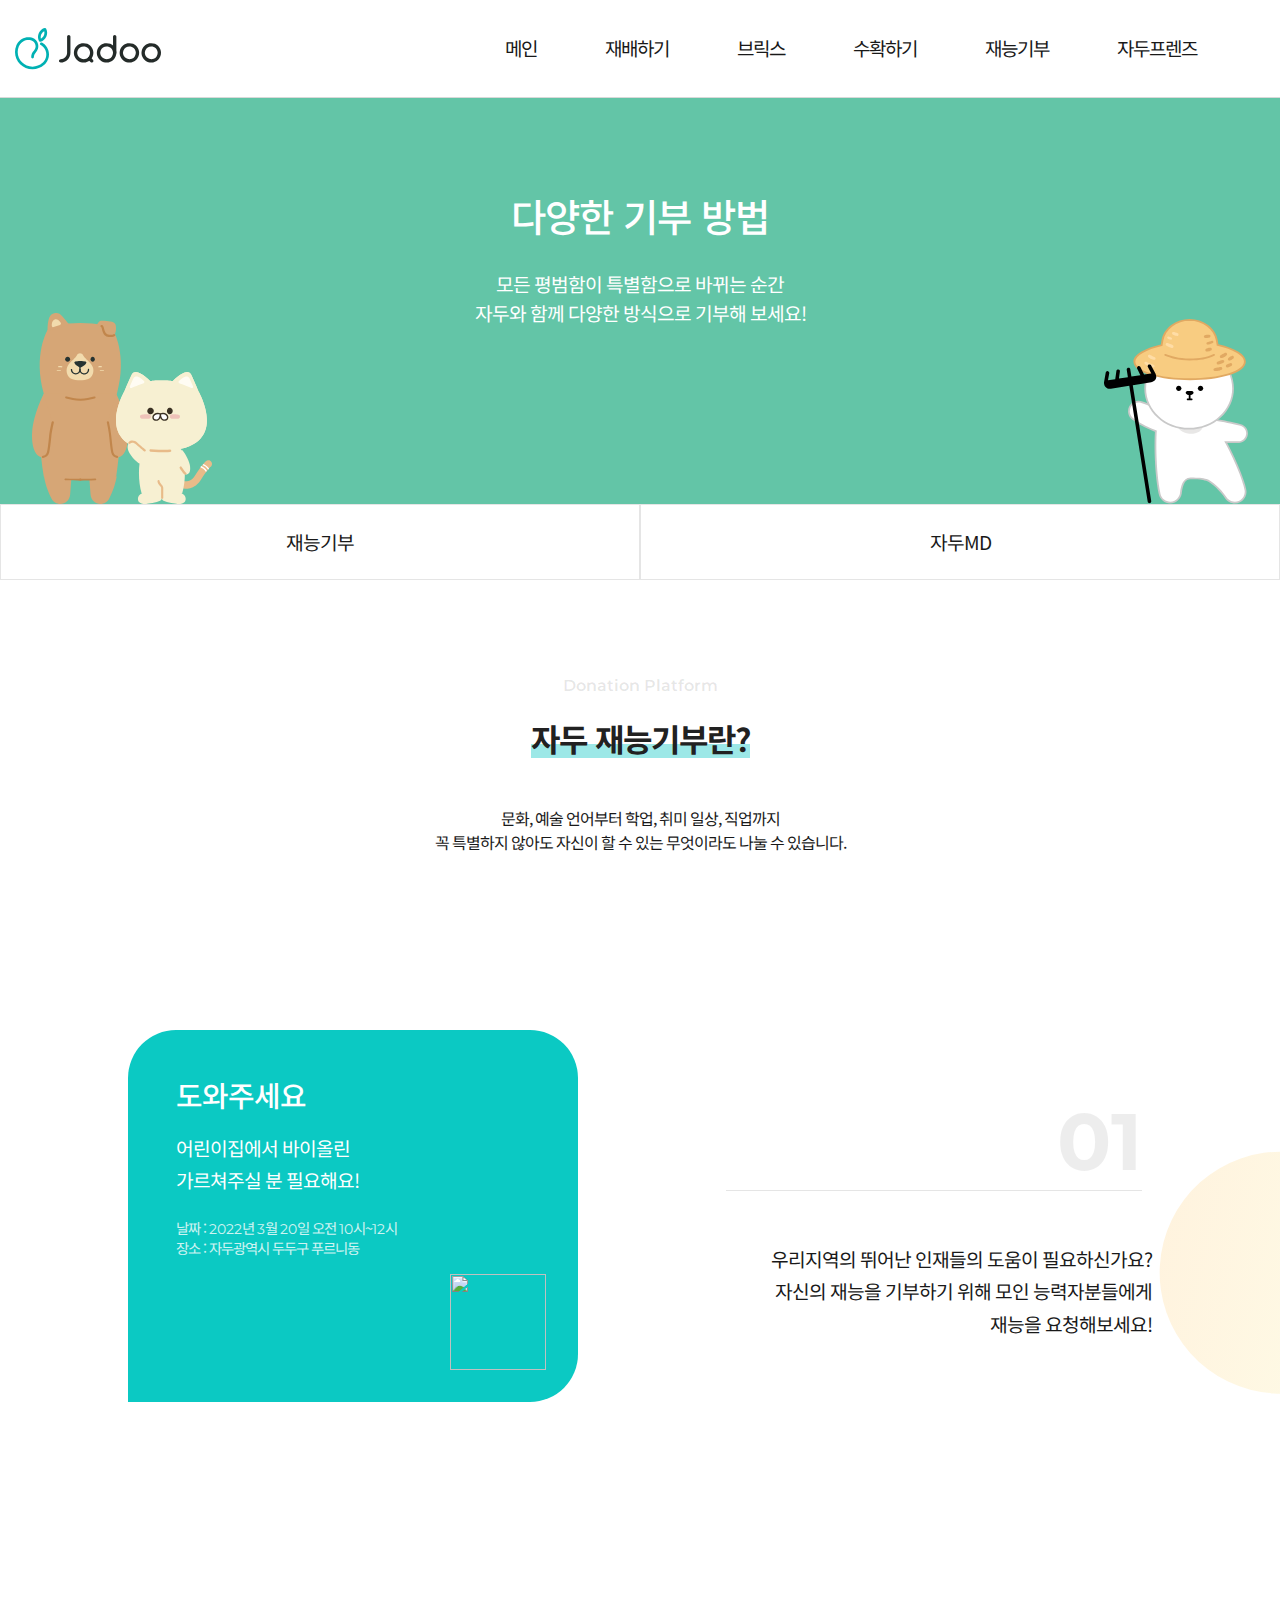
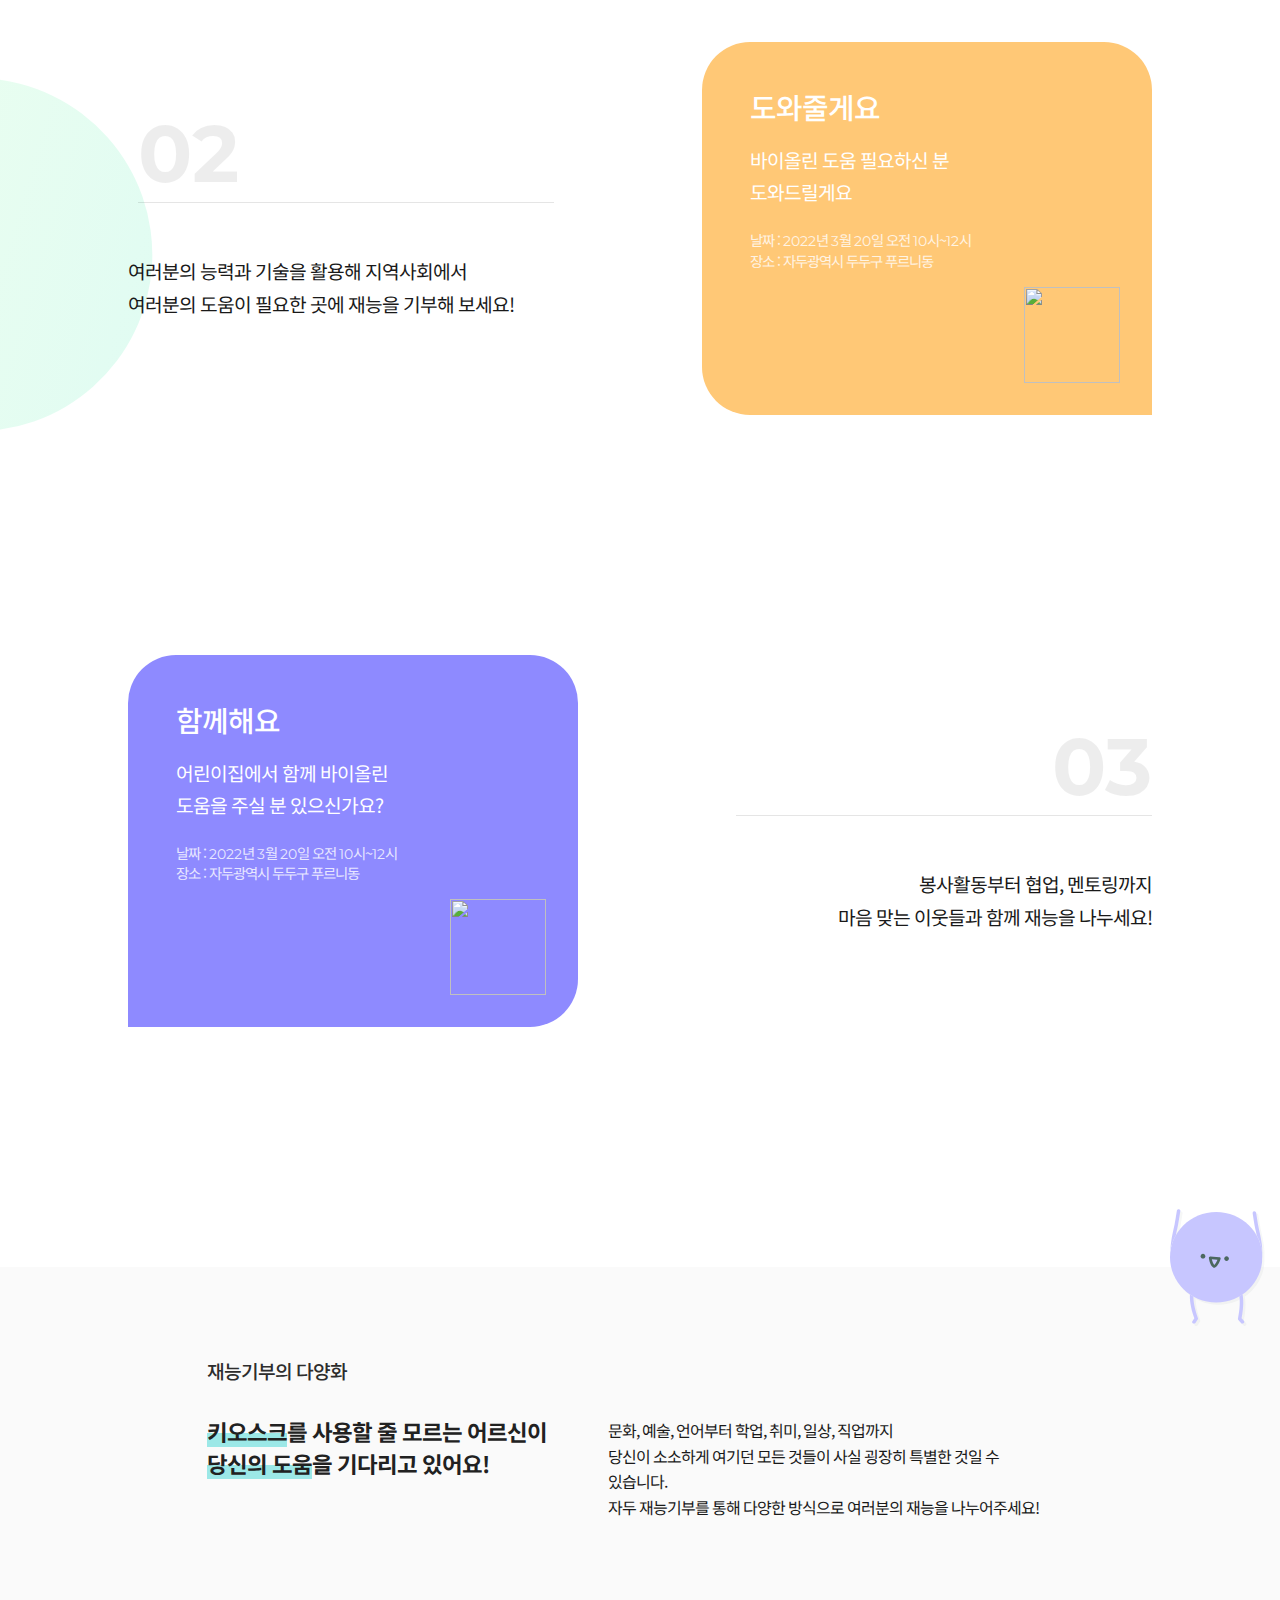
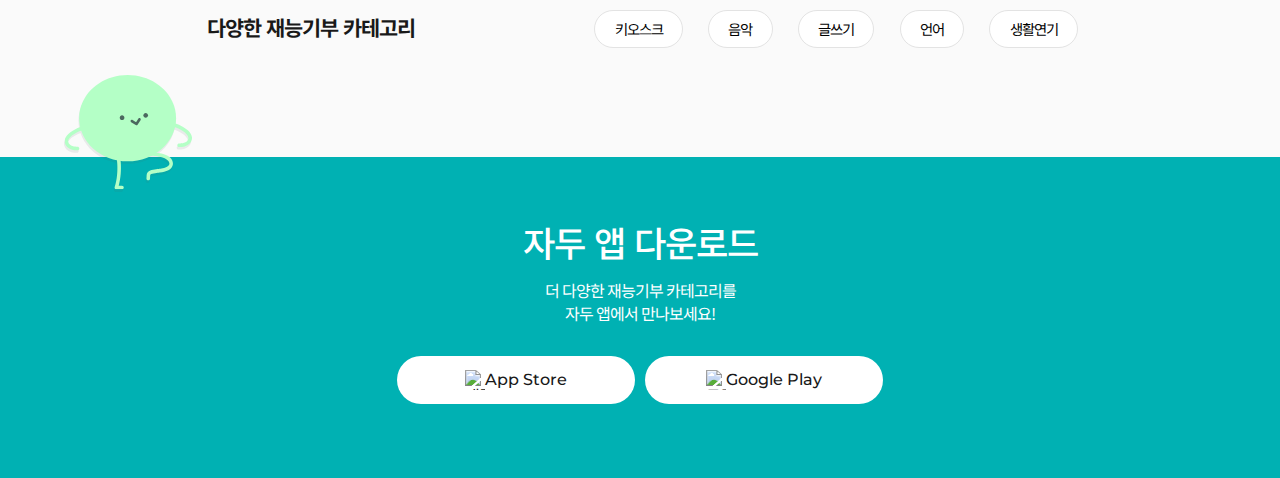
==== commit f5a65bf8: "드롭다운 메뉴 디자인 작업" ====
--- a/page/donation.html
+++ b/page/donation.html
@@ -123,7 +123,7 @@
                             <a href="donation.html">재능기부</a>
                             <ul class="location-2dep">
                                 <li><a href="donation.html">재능기부</a></li>
-                                <li><a href="MD.html">자두MD</a></li>
+                                <li><a href="MD.html">자두<span lang=en>MD</span></a></li>
                             </ul>
                         </li>
                     </ul>
--- a/css/donation.css
+++ b/css/donation.css
@@ -22,18 +22,18 @@
 /****************************** tap menu ******************************/
 
 .tabs .tab-button {display: none;}
-.tabs .contentLocation{width:100%; height:50px; border-top:1px solid #cfcfcf; border-bottom:1px solid #cfcfcf; background-color:#dadada; padding: ;}
-.tabs .location-inner{height:100%; width:100%; background-color:#f0f0f0;}
-.tabs .location-inner > ul{ height:100%;}
-.tabs .location-inner > ul > li{text-align:center; position:relative; float:left; width:100%; height:100%; color:#373737; line-height:50px; color: #00B1B3;}
-.tabs .location-inner > ul > li > a{display:block; }
-.tabs .location-inner > ul > li .location-2dep{display:none; position:absolute; top:50px; left:0;width:100%; border:1px solid #cfcfcf; border-bottom-color:#cfcfcf; background-color:#fff; z-index:11}
-.tabs .location-inner > ul > li.location1 .location-2dep{width:100%;}
-.tabs .location-inner > ul > li .location-2dep li{height:44px; line-height:44px; border-top:1px solid #cfcfcf;}
-.tabs .location-inner > ul > li .location-2dep li:first-child{border-top:0;}
-.tabs .location-inner > ul > li .location-2dep li a{display:block; color:#414141; font-size:15px; font-weight:300; letter-spacing:-0.75px;}
-.tabs .location-inner > ul > li .location-2dep li a:hover{background:#f0f0f0 url(/images/icon/location_arrow2.jpg) no-repeat 95% 50%}
-
+.contentLocation{position:relative; width:100%; height:56px; border-top:1px solid rgba(0,0,0,0.1); border-bottom:1px solid rgba(0,0,0,0.1); }
+.location-inner { height: 100%;}
+.location-inner > ul{ height:100%;}
+.location-inner > ul > li{position:relative; float:left; width:100%; height:100%; color:#373737; line-height:50px; padding-right:20px;}
+.location-inner > ul > li > a{display:block; background:url(../images/arrow_drop_down_black.svg) no-repeat 60% 44%; background-color: rgb(245, 245, 245); width: 100%; text-align: center; }
+.location-inner > ul > li.location1 .location-2dep{display:none; position:absolute; top:54px; width:100%; border:1px solid rgba(0,0,0,0.1); border-bottom-color:rgba(0,0,0,0.1); background-color:rgb(252, 252, 252); z-index:11}
+.location-inner > ul > li.location1 {padding-right: 0; height: 100%; color: #31595a;}
+.location-inner > ul > li.location1 > a {width: 100%; height: 100%; box-sizing: border-box; padding: 1rem; }
+.location-inner > ul > li .location-2dep li{width:100%; height:44px; border-top:1px solid rgba(0,0,0,0.1); box-sizing: border-box; padding: 0.8rem;}
+.location-inner > ul > li .location-2dep li:first-child{border-top:0;}
+.location-inner > ul > li .location-2dep li a{display:block; color:#414141; font-size:15px; font-weight:300; text-align: center; }
+.location-inner > ul > li .location-2dep li a:hover{background:#f0f0f0}
 
 
 
@@ -60,7 +60,7 @@
     .donation_banner .layout .decowrap .deco1 {position:absolute; left:7rem; bottom:0; background: url(../images/deco02.svg); background-repeat: no-repeat; background-position: 18% bottom; width: 120px; height: 240px ; background-size: 80%; z-index: 99;}
     .donation_banner .layout .decowrap .deco2 {position:absolute; left:2rem; bottom:0; background: url(../images/deco01.svg); width: 120px; height: 240px; background-size: 80%; background-repeat: no-repeat; background-position:bottom left;}
     .donation_banner .layout .decowrap .deco3 {position:absolute; right:2rem; bottom:0; background: url(../images/deco03.svg); width: 180px; height: 240px; background-size: 80%; background-repeat: no-repeat; background-position:bottom right;}
-    .tabs .tab-select {display: none;}
+    .tabs .contentLocation {display: none;}
     .tabs .tab-button {  text-align: center;   display: flex;}
     .tabs .tab-button > ul {display: flex; width: 100%;}
     .tabs .tab-button > ul > li { width: 50%; border: 1px solid rgba(0,0,0,0.1); padding: 1.6rem; cursor: pointer; }
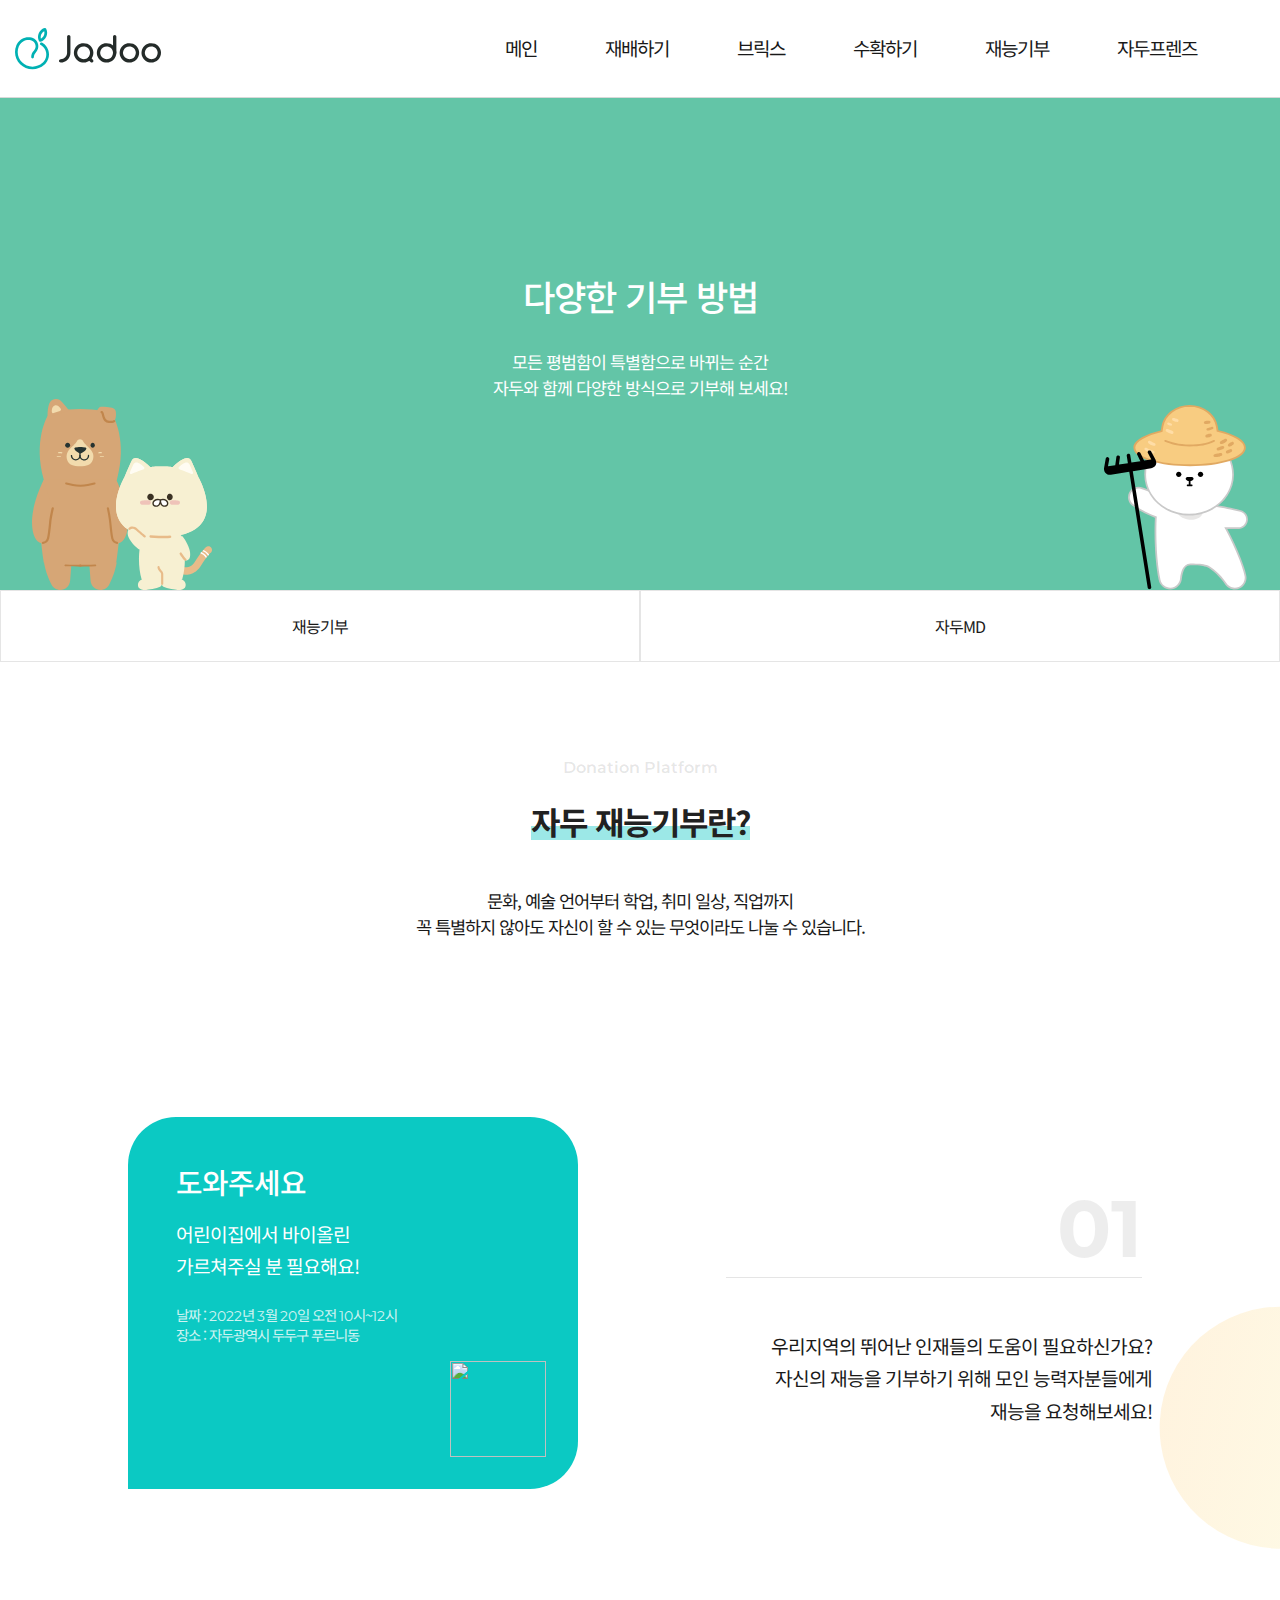
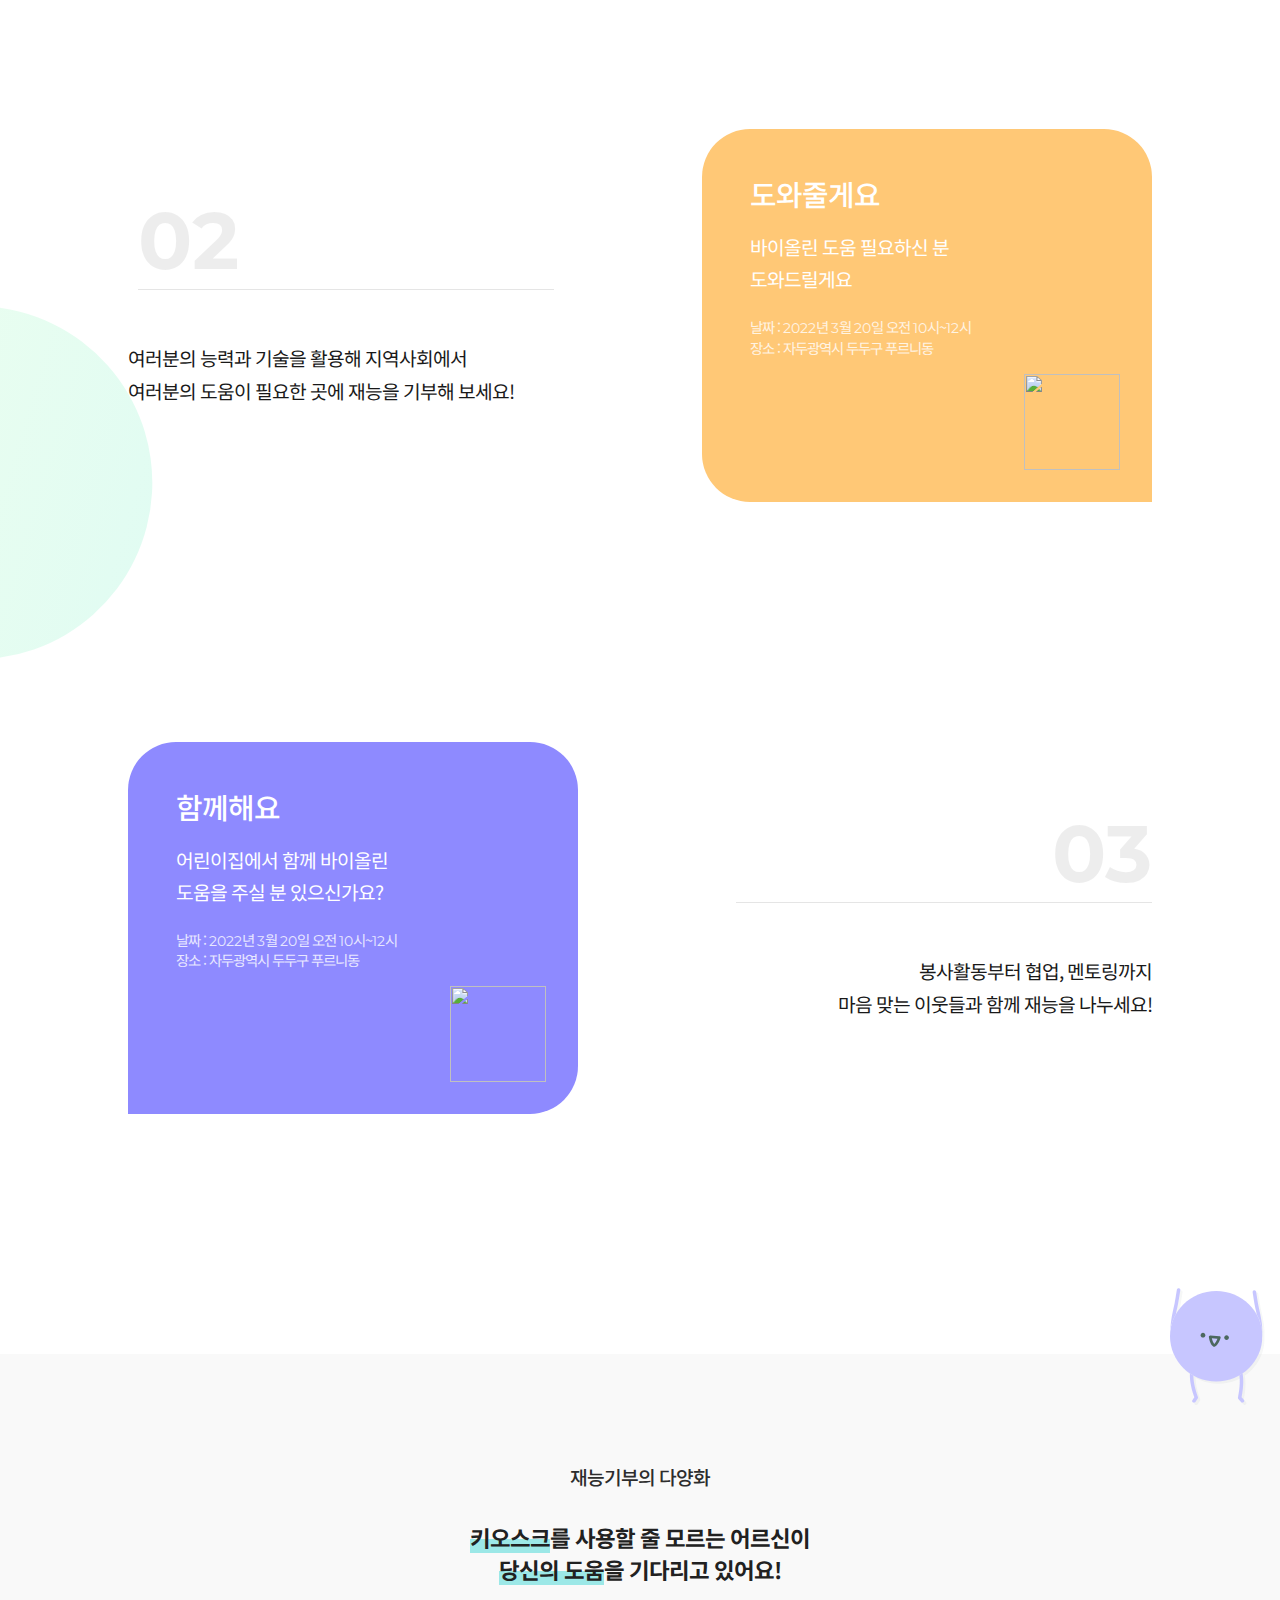
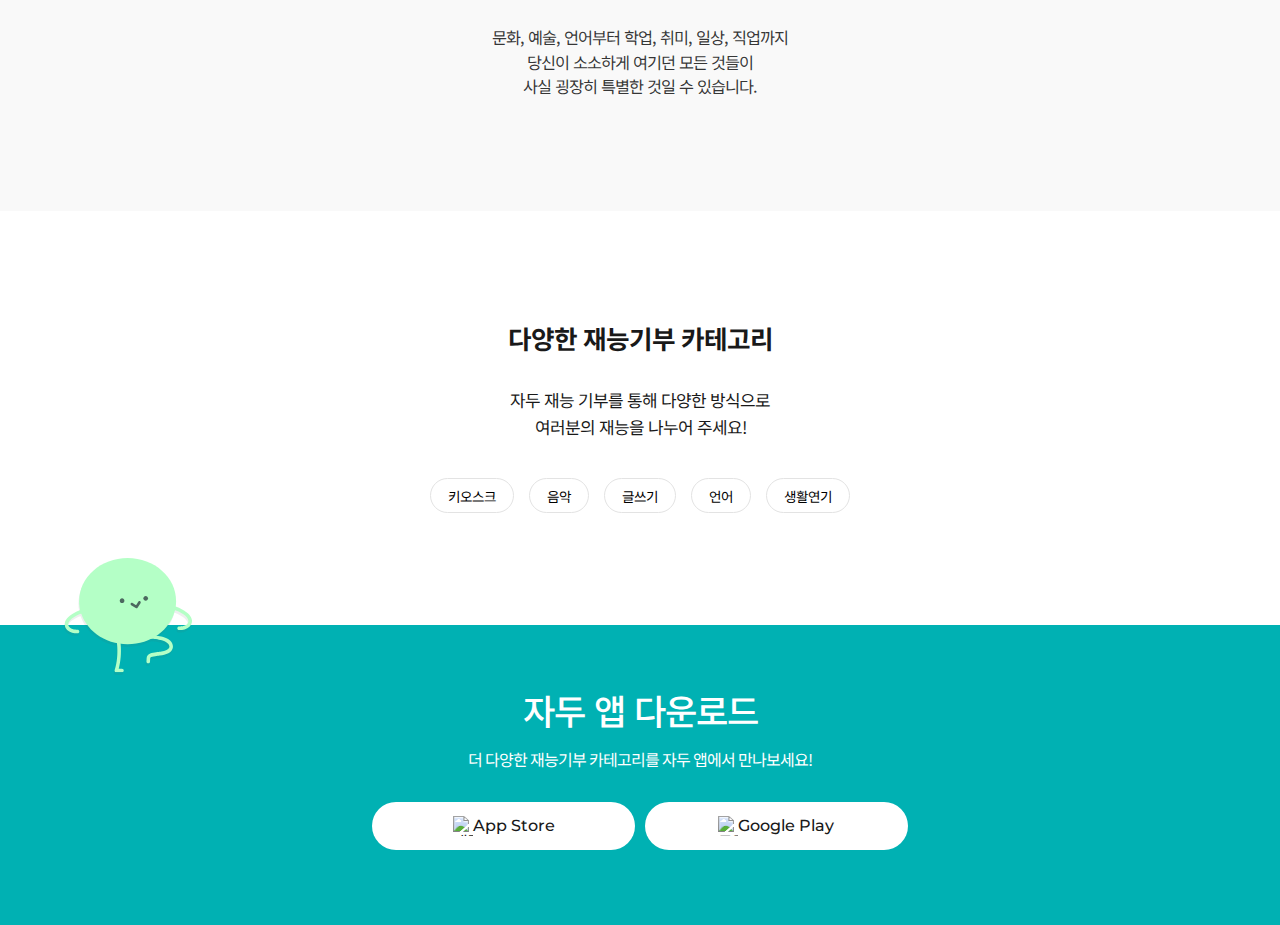
==== commit 518e8ee3: "카테고리 분리" ====
--- a/page/donation.html
+++ b/page/donation.html
@@ -130,170 +130,185 @@
                 </div>
             </aside>
 
+            <!-- pc -->
             <div class="tab-button">
                 <ul>
-                    <li><a href="donation.html">재능기부</a></li>
-                    <li><a href="#">자두MD</a></li>
+                    <li data-tab-target="#donation" class="active">재능기부</li>
+                    <li data-tab-target="#md">자두MD</li>
                     <!-- <li><a href="">현물기부</a></li> -->
                 </ul>
             </div>
         </div>
 
-        <div class="wrap_inner page01">
-            <!-- 자두 재능기부란? -->
-            <div class="donation-section1 content">
-                <div class="dona_inner content_inner">
-                    <div class="donation-txt">
-                        <div class="bg_txt" lang="en">Donation Platform</div>
-                        <h1><mark>자두 재능기부란?</mark></h1>
-                        <p class="desc">문화, 예술 언어부터 학업, 취미 일상, 직업까지<br>꼭 특별하지 않아도 자신이 할 수 있는 무엇이라도 나눌 수 있습니다.</p>
-                    </div>
-
-                    <!-- 재능기부 종류 박스 -->
-                    <article class="infomation info01">
-                        <div class="num no1" lang="en">01</div>
-                        <div class="layout01">
-                            <div class="txt">
-                                우리지역의 뛰어난 인재들의 도움이 필요하신가요?
-                                <span class="desc_br">자신의 재능을 기부하기 위해 모인</span>
-                                능력자분들에게 재능을 요청해보세요!</span>
-                            </div>
-                            <div class="list list01">
-                                <div class="title">도와주세요</div>
-                                <div class="middtit">어린이집에서 바이올린<br>가르쳐 주실 분 필요해요!</div>
-                                <img src="/jadu_website/images/dona_item01.svg">
-                                <div class="info">날짜 : <span lang="en">2022</span>년 <span lang="en">3</span>월 <span
-                                        lang="en">20</span>일
-                                    오전
-                                    <span lang="en">10</span>시~<span lang="en">12</span>시<br>
-                                    장소 : 자두광역시 두두구 푸르니동</div>
-                            </div>
-
+
+
+        <!-- tab start -->
+        <div class="tab-content">
+            <div id="donation" data-tab-content class="wrap_inner active">
+                <!-- 자두 재능기부란? -->
+                <div class="donation-section1 content">
+                    <div class="dona_inner content_inner">
+                        <div class="donation-txt">
+                            <div class="bg_txt" lang="en">Donation Platform</div>
+                            <h1><mark>자두 재능기부란?</mark></h1>
+                            <p class="desc">문화, 예술 언어부터 학업, 취미 일상, 직업까지<br>꼭 특별하지 않아도 자신이 할 수 있는 무엇이라도 나눌 수 있습니다.</p>
                         </div>
-                    </article>
-                    <!--//1-->
-                    <article class="infomation info02">
-                        <div class="num no2" lang="en">02</div>
-                        <div class="layout01">
-                            <div class="txt">
-                                여러분의 능력과 기술을 활용해<span class="desc_br">지역사회에서 여러분의 도움이 필요한 곳에</span>재능을 기부해보세요!
-
-                            </div>
-                            <div class="list list02">
-                                <div class="title">도와줄게요</div>
-                                <div class="middtit">바이올린 도움 필요하신 분<br>도와드릴게요.</div>
-                                <img src="/jadu_website/images/dona_item02.svg">
-                                <div class="info">날짜 : <span lang="en">2022</span>년 <span lang="en">3</span>월 <span
-                                        lang="en">20</span>일
-                                    오전
-                                    <span lang="en">10</span>시~<span lang="en">12</span>시<br>
-                                    장소 : 자두광역시 두두구 푸르니동</div>
-                            </div>
-
+
+                        <!-- 재능기부 종류 박스 -->
+                        <article class="infomation info01">
+                            <div class="num no1" lang="en">01</div>
+                            <div class="layout01">
+                                <div class="txt">
+                                    우리지역의 뛰어난 인재들의 도움이 필요하신가요?
+                                    <span class="desc_br">자신의 재능을 기부하기 위해 모인</span>
+                                    능력자분들에게 재능을 요청해보세요!</span>
+                                </div>
+                                <div class="list list01">
+                                    <div class="title">도와주세요</div>
+                                    <div class="middtit">어린이집에서 바이올린<br>가르쳐 주실 분 필요해요!</div>
+                                    <img src="/jadu_website/images/dona_item01.svg">
+                                    <div class="info">날짜 : <span lang="en">2022</span>년 <span lang="en">3</span>월 <span
+                                            lang="en">20</span>일
+                                        오전
+                                        <span lang="en">10</span>시~<span lang="en">12</span>시<br>
+                                        장소 : 자두광역시 두두구 푸르니동</div>
+                                </div>
+
+                            </div>
+                        </article>
+                        <!--//1-->
+                        <article class="infomation info02">
+                            <div class="num no2" lang="en">02</div>
+                            <div class="layout01">
+                                <div class="txt">
+                                    여러분의 능력과 기술을 활용해<span class="desc_br">지역사회에서 여러분의 도움이 필요한 곳에</span>재능을 기부해보세요!
+
+                                </div>
+                                <div class="list list02">
+                                    <div class="title">도와줄게요</div>
+                                    <div class="middtit">바이올린 도움 필요하신 분<br>도와드릴게요.</div>
+                                    <img src="/jadu_website/images/dona_item02.svg">
+                                    <div class="info">날짜 : <span lang="en">2022</span>년 <span lang="en">3</span>월 <span
+                                            lang="en">20</span>일
+                                        오전
+                                        <span lang="en">10</span>시~<span lang="en">12</span>시<br>
+                                        장소 : 자두광역시 두두구 푸르니동</div>
+                                </div>
+
+                            </div>
+                        </article>
+                        <!--//2-->
+                        <article class="infomation info03">
+                            <div class="num no3" lang="en">03</div>
+                            <div class="layout01">
+                                <div class="txt">
+                                    봉사활동부터 협업, 멘토링까지<span class="desc_br">마음 맞는 이웃들과 함께 재능을 나누세요!</span>
+                                </div>
+                                <div class="list list03">
+                                    <div class="title">함께해요</div>
+                                    <div class="middtit">어린이집에서 바이올린<br>도움을 주실 분 있으신가요?</div>
+                                    <img src="/jadu_website/images/dona_item03.svg">
+                                    <div class="info">날짜 : <span lang="en">2022</span>년 <span lang="en">3</span>월 <span
+                                            lang="en">20</span>일
+                                        오전
+                                        <span lang="en">10</span>시~<span lang="en">12</span>시<br>
+                                        장소 : 자두광역시 두두구 푸르니동</div>
+                                </div>
+
+                            </div>
+                        </article>
+                        <!--//3-->
+
+                        <!-- 재능기부 종류 박스 1024이상 보이는 화면 -->
+                        <ul class="donaList">
+                            <li>
+                                <div class="box box01">
+                                    <div class="title">도와주세요</div>
+                                    <div class="middtit">어린이집에서 바이올린<br>가르쳐주실 분 필요해요!</div>
+                                    <img src="/jadu_website/images/dona_item01.svg">
+                                    <div class="info">날짜 : <span lang="en">2022</span>년 <span lang="en">3</span>월 <span
+                                            lang="en">20</span>일
+                                        오전
+                                        <span lang="en">10</span>시~<span lang="en">12</span>시<br>
+                                        장소 : 자두광역시 두두구 푸르니동</div>
+                                </div>
+                                <div class="desc">
+                                    <div class="num no1" lang="en">01</div>
+                                    <div class="txt">우리지역의 뛰어난 인재들의 도움이 필요하신가요?<br>자신의 재능을 기부하기 위해 모인 능력자분들에게<br>재능을
+                                        요청해보세요!
+                                    </div>
+                                </div>
+                            </li>
+
+                            <li>
+                                <div class="desc desc02">
+                                    <div class="num no2" lang="en">02</div>
+                                    <div class="txt txt02">여러분의 능력과 기술을 활용해 지역사회에서<br>여러분의 도움이 필요한 곳에 재능을 기부해 보세요!</div>
+                                </div>
+                                <div class="box box02">
+                                    <div class="title">도와줄게요</div>
+                                    <div class="middtit">바이올린 도움 필요하신 분<br>도와드릴게요</div>
+                                    <img src="/jadu_website/images/dona_item02.svg">
+                                    <div class="info">날짜 : <span lang="en">2022</span>년 <span lang="en">3</span>월 <span
+                                            lang="en">20</span>일
+                                        오전
+                                        <span lang="en">10</span>시~<span lang="en">12</span>시<br>
+                                        장소 : 자두광역시 두두구 푸르니동</div>
+                                </div>
+                            </li>
+
+                            <li>
+                                <div class="box box03">
+                                    <div class="title">함께해요</div>
+                                    <div class="middtit">어린이집에서 함께 바이올린<br>도움을 주실 분 있으신가요?</div>
+                                    <img src="/jadu_website/images/dona_item03.svg">
+                                    <div class="info">날짜 : <span lang="en">2022</span>년 <span lang="en">3</span>월 <span
+                                            lang="en">20</span>일
+                                        오전
+                                        <span lang="en">10</span>시~<span lang="en">12</span>시<br>
+                                        장소 : 자두광역시 두두구 푸르니동</div>
+                                </div>
+                                <div class="desc">
+                                    <div class="num no3" lang="en">03</div>
+                                    <div class="txt">봉사활동부터 협업, 멘토링까지<br>마음 맞는 이웃들과 함께 재능을 나누세요!</div>
+                                </div>
+                            </li>
+                        </ul>
+
+                        <!-- deco 이미지 -->
+                        <div class="character01"><img src="../images/character01.svg" alt="프루니"></div>
+
+                        <!-- 재능기부의 다양화 -->
+                        <div class="diversify_wrap">
+                            <div class="diver_inner content_inner">
+                                <div class="desc-txt">
+                                    <h2>재능기부의 다양화</h2>
+                                    <div class="stit">
+                                        <p><mark>키오스크</mark>를 사용할 줄 모르는 어르신이<br><mark>당신의 도움</mark>을 기다리고 있어요!</p>
+                                    </div>
+                                    <div class="desc">문화, 예술, 언어부터 학업, 취미, 일상, 직업까지<br>
+                                        당신이 소소하게 여기던 모든 것들이<br>
+                                        사실 굉장히 특별한 것일 수 있습니다.<br>
+                                    </div>
+                                    <div class="desc_pc1200">문화, 예술, 언어부터 학업, 취미, 일상, 직업까지<br>
+                                        당신이 소소하게 여기던 모든 것들이 사실 굉장히 특별한 것일 수 있습니다.<br>
+                                    </div>
+                                </div>
+
+
+                                <!-- deco 이미지 -->
+                                <div class="character02"><img src="../images/character02.svg" alt="두두"></div>
+                            </div>
                         </div>
-                    </article>
-                    <!--//2-->
-                    <article class="infomation info03">
-                        <div class="num no3" lang="en">03</div>
-                        <div class="layout01">
-                            <div class="txt">
-                                봉사활동부터 협업, 멘토링까지<span class="desc_br">마음 맞는 이웃들과 함께 재능을 나누세요!</span>
-                            </div>
-                            <div class="list list03">
-                                <div class="title">함께해요</div>
-                                <div class="middtit">어린이집에서 바이올린<br>도움을 주실 분 있으신가요?</div>
-                                <img src="/jadu_website/images/dona_item03.svg">
-                                <div class="info">날짜 : <span lang="en">2022</span>년 <span lang="en">3</span>월 <span
-                                        lang="en">20</span>일
-                                    오전
-                                    <span lang="en">10</span>시~<span lang="en">12</span>시<br>
-                                    장소 : 자두광역시 두두구 푸르니동</div>
-                            </div>
-
-                        </div>
-                    </article>
-                    <!--//3-->
-
-                    <!-- 재능기부 종류 박스 1024이상 보이는 화면 -->
-                    <ul class="donaList">
-                        <li>
-                            <div class="box box01">
-                                <div class="title">도와주세요</div>
-                                <div class="middtit">어린이집에서 바이올린<br>가르쳐주실 분 필요해요!</div>
-                                <img src="/jadu_website/images/dona_item01.svg">
-                                <div class="info">날짜 : <span lang="en">2022</span>년 <span lang="en">3</span>월 <span
-                                        lang="en">20</span>일
-                                    오전
-                                    <span lang="en">10</span>시~<span lang="en">12</span>시<br>
-                                    장소 : 자두광역시 두두구 푸르니동</div>
-                            </div>
-                            <div class="desc">
-                                <div class="num no1" lang="en">01</div>
-                                <div class="txt">우리지역의 뛰어난 인재들의 도움이 필요하신가요?<br>자신의 재능을 기부하기 위해 모인 능력자분들에게<br>재능을 요청해보세요!
-                                </div>
-                            </div>
-                        </li>
-
-                        <li>
-                            <div class="desc desc02">
-                                <div class="num no2" lang="en">02</div>
-                                <div class="txt txt02">여러분의 능력과 기술을 활용해 지역사회에서<br>여러분의 도움이 필요한 곳에 재능을 기부해 보세요!</div>
-                            </div>
-                            <div class="box box02">
-                                <div class="title">도와줄게요</div>
-                                <div class="middtit">바이올린 도움 필요하신 분<br>도와드릴게요</div>
-                                <img src="/jadu_website/images/dona_item02.svg">
-                                <div class="info">날짜 : <span lang="en">2022</span>년 <span lang="en">3</span>월 <span
-                                        lang="en">20</span>일
-                                    오전
-                                    <span lang="en">10</span>시~<span lang="en">12</span>시<br>
-                                    장소 : 자두광역시 두두구 푸르니동</div>
-                            </div>
-                        </li>
-
-                        <li>
-                            <div class="box box03">
-                                <div class="title">함께해요</div>
-                                <div class="middtit">어린이집에서 함께 바이올린<br>도움을 주실 분 있으신가요?</div>
-                                <img src="/jadu_website/images/dona_item03.svg">
-                                <div class="info">날짜 : <span lang="en">2022</span>년 <span lang="en">3</span>월 <span
-                                        lang="en">20</span>일
-                                    오전
-                                    <span lang="en">10</span>시~<span lang="en">12</span>시<br>
-                                    장소 : 자두광역시 두두구 푸르니동</div>
-                            </div>
-                            <div class="desc">
-                                <div class="num no3" lang="en">03</div>
-                                <div class="txt">봉사활동부터 협업, 멘토링까지<br>마음 맞는 이웃들과 함께 재능을 나누세요!</div>
-                            </div>
-                        </li>
-                    </ul>
-
-                    <!-- deco 이미지 -->
-                    <div class="character01"><img src="../images/character01.svg" alt="프루니"></div>
-
-                    <!-- 재능기부의 다양화 -->
-                    <div class="diversify_wrap">
-                        <div class="diver_inner content_inner">
-                            <div class="desc-txt">
-                                <h2>재능기부의 다양화</h2>
-                                <div class="stit">
-                                    <p><mark>키오스크</mark>를 사용할 줄 모르는 어르신이<br><mark>당신의 도움</mark>을 기다리고 있어요!</p>
-                                </div>
-                                <div class="desc">문화, 예술, 언어부터 학업, 취미, 일상, 직업까지<br>
-                                    당신이 소소하게 여기던 모든 것들이<br>
-                                    사실 굉장히 특별한 것일 수 있습니다.<br>
-                                    <mark>자두 재능 기부를 통해 다양한 방식으로</mark><br>
-                                    <mark>여러분의 재능을 나누어 주세요!</mark></div>
-                                <div class="desc_pc1200">문화, 예술, 언어부터 학업, 취미, 일상, 직업까지<br>
-                                    당신이 소소하게 여기던 모든 것들이 사실 굉장히 특별한 것일 수 있습니다.<br>
-                                    자두 재능기부를 통해 다양한 방식으로 여러분의 재능을 나누어주세요!</div>
-                            </div>
-
-                            <!-- 카테고리 -->
-                            <div class="cate_wrap">
+                        <!-- 카테고리 -->
+                        <div class="cate_wrap">
+                            <div class="cate_inner content_inner">
                                 <div class="cate_tit">
                                     <p>다양한 재능기부 카테고리</p>
+                                    <div class="cate_desc">
+                                        자두 재능 기부를 통해 다양한 방식으로<br>
+                                        여러분의 재능을 나누어 주세요!
+                                    </div>
                                 </div>
                                 <ul class="category">
                                     <li>키오스크</li>
@@ -302,56 +317,60 @@
                                     <li>언어</li>
                                     <li>생활연기</li>
                                 </ul>
-
-                                <ul class="category_pc">
-                                    <li>키오스크</li>
-                                    <li>음악</li>
-                                    <li>글쓰기</li>
-                                    <li>언어</li>
-                                    <li>생활연기</li>
-                                    <li>발표</li>
-                                    <li>뇌운동</li>
-                                </ul>
-                            </div>
-
-                            <!-- deco 이미지 -->
-                            <div class="character02"><img src="../images/character02.svg" alt="두두"></div>
+                            </div>
+
                         </div>
+
+
+                        <!-- 자두 앱 다운로드 -->
+                        <div class="app-download">
+                            <div class="down_inner content_inner">
+                                <div class="txt">
+                                    <div class="tit">자두 앱 다운로드</div>
+                                    <div class="middtit">더 다양한 재능기부 카테고리를 자두 앱에서 만나보세요!</div>
+                                </div>
+                                <div class="down-btn">
+                                    <div class="apple btn">
+                                        <a href="#">
+                                            <img src="/jadu_website/images/logo_apple.svg" alt="애플 로고">
+                                            <span lang="en">App Store</span>
+                                        </a>
+                                    </div>
+                                    <div class="google btn">
+                                        <a href="#">
+                                            <img src="/jadu_website/images/logo_googleplay.svg" alt="구글플레이 로고">
+                                            <span lang="en">Google Play</span>
+                                        </a>
+                                    </div>
+                                </div>
+                            </div>
+                        </div>
+
                     </div>
 
-                    <!-- 자두 앱 다운로드 -->
-                    <div class="app-download">
-                        <div class="down_inner content_inner">
-                            <div class="txt">
-                                <div class="tit">자두 앱 다운로드</div>
-                                <div class="middtit">더 다양한 재능기부 카테고리를<br>자두 앱에서 만나보세요!</div>
-                            </div>
-                            <div class="down-btn">
-                                <div class="apple btn">
-                                    <a href="#">
-                                        <img src="/jadu_website/images/logo_apple.svg" alt="애플 로고">
-                                        <span lang="en">App Store</span>
-                                    </a>
-                                </div>
-                                <div class="google btn">
-                                    <a href="#">
-                                        <img src="/jadu_website/images/logo_googleplay.svg" alt="구글플레이 로고">
-                                        <span lang="en">Google Play</span>
-                                    </a>
-                                </div>
-                            </div>
-                        </div>
+                </div>
+
+            </div>
+
+            <div id="md" data-tab-content>
+                <!-- intro 시작 -->
+                <div class="intro">
+                    <div class="img"></div>
+                    <div class="txt_box">
+                        <div class="title">콘텐츠 <span>준비중</span>입니다.</div>
+                        <div class="detail">현재 페이지는 <span lang="en">3</span>월 오픈예정으로<br>
+                            보다 나은 서비스 제공을 위하여 준비중에 있습니다.<br>
+                            빠른시일내에 준비하여 찾아뵙겠습니다.</div>
                     </div>
-
-                </div>
-
-            </div>
+                </div>
+
+            </div>
+
+
+
 
         </div>
-
-
     </div>
-
 
     </script>
 </body>
--- a/css/donation.css
+++ b/css/donation.css
@@ -4,20 +4,39 @@
 .content {width: 100%;}
 .content_inner {margin: 0 auto; padding: 0 15px;}
 
-/* page2 숨기기 */
-.wrap_inner {display: none;}
-.page01 {display: block;}
 
 /****************************** top banner ******************************/
-.donation_banner { position: relative; width: 100%; height: 75vh; padding: 5rem 0 0; background-color: #63C5A7;}
-.donation_banner .layout{ height: 100%; display: flex; flex-wrap: wrap; justify-content: space-between; display: block; padding-top: 7rem;}
-.donation_banner .main-tit { width:100%;}
-.donation_banner .main-tit > h2 { font-size: 2.4rem; color:#fff; font-weight: 500; text-align: center; padding-bottom: 2rem;}
-.donation_banner .main-tit .destxt { font-size: 1.2rem; line-height: 1.5; color: #fff; padding-bottom: 2rem; display: block; text-align: center;}
+.donation_banner { margin-top:86px;position: relative; width: 100%; height: 50vh; background-color: #63C5A7;}
+.donation_banner .layout{ height: 100%; display: flex; flex-wrap: wrap; justify-content: space-between; display: block;}
+.donation_banner .main-tit { width:100%; position: absolute;left: 50%;top: 50%;transform: translate(-50%, -50%); }
+.donation_banner .main-tit > h2 { font-size: 2.2rem; color:#fff; font-weight: 500; text-align: center; padding-bottom: 2rem;}
+.donation_banner .main-tit .destxt { font-size: 1.08rem; line-height: 1.5; color: #fff; display: block; text-align: center;}
 .donation_banner .layout .decowrap { }
-.donation_banner .layout .decowrap .deco1 {position:absolute; left:4rem; bottom:0; background: url(../images/deco02.svg); background-repeat: no-repeat; background-position: 18% bottom; width: 120px; height: 240px ; background-size: 80%; z-index: 99;}
-.donation_banner .layout .decowrap .deco2 {position:absolute; left:0; bottom:0; background: url(../images/deco01.svg); width: 120px; height: 240px; background-size: 80%; background-repeat: no-repeat; background-position:bottom left;}
-.donation_banner .layout .decowrap .deco3 {position:absolute; right:0; bottom:0; background: url(../images/deco03.svg); width: 180px; height: 240px; background-size: 80%; background-repeat: no-repeat; background-position:bottom right;}
+.donation_banner .layout .decowrap .deco1 {position:absolute; left:4rem; bottom:0; background: url(../images/deco02.svg); background-repeat: no-repeat; background-position: left 126%; width: 110px; height: 200px ; background-size: 70%; z-index: 99;}
+.donation_banner .layout .decowrap .deco2 {position:absolute; left:0; bottom:0; background: url(../images/deco01.svg); width: 110px; height: 200px; background-size: 70%; background-repeat: no-repeat; background-position:left 156%;}
+.donation_banner .layout .decowrap .deco3 {position:absolute; right:0; bottom:0; background: url(../images/deco03.svg); width: 170px; height: 200px; background-size: 70%; background-repeat: no-repeat; background-position:right 166%;}
+
+
+@media  (max-width: 375px){
+    .donation_banner {height: 44vh;}
+    .donation_banner .main-tit > h2 {font-size:1.9rem}
+    .donation_banner .main-tit .destxt {font-size:1rem;}
+}
+
+@media screen and (min-width: 768px) and (max-width: 1023px) {
+    .donation_banner{height: 46vh;}
+    .donation_banner .layout .decowrap .deco1 {left: 4rem;bottom: 0;background-position: 18% bottom;width: 120px;height: 240px;background-size: 80%;z-index: 99;}
+    .donation_banner .layout .decowrap .deco2 {left: 0;bottom: 0;width: 120px;height: 240px;background-size: 80%;background-position: bottom left;}
+    .donation_banner .layout .decowrap .deco3 {right: 0;bottom: 0;width: 180px;height: 240px;background-size: 80%;background-position: bottom right;}
+}
+
+@media all and (min-width: 1024px) {
+    .donation_banner{height: 56vh;}
+    .donation_banner .layout .decowrap .deco1 {left:7rem; bottom:0; background: url(../images/deco02.svg); background-repeat: no-repeat; background-position: 18% bottom; width: 120px; height: 240px ; background-size: 80%; z-index: 99;}
+    .donation_banner .layout .decowrap .deco2 {left:2rem; bottom:0; background: url(../images/deco01.svg); width: 120px; height: 240px; background-size: 80%; background-repeat: no-repeat; background-position:bottom left;}
+    .donation_banner .layout .decowrap .deco3 {right:2rem; bottom:0; background: url(../images/deco03.svg); width: 180px; height: 240px; background-size: 80%; background-repeat: no-repeat; background-position:bottom right;}
+}
+
 
 /****************************** tap menu ******************************/
 
@@ -34,8 +53,8 @@
 .location-inner > ul > li .location-2dep li:first-child{border-top:0;}
 .location-inner > ul > li .location-2dep li a{display:block; color:#414141; font-size:15px; font-weight:300; text-align: center; }
 .location-inner > ul > li .location-2dep li a:hover{background:#f0f0f0}
-
-
+[data-tab-content] {display: none;}
+.active[data-tab-content] {display: block; color: #00B1B3;}
 
 
 
@@ -43,10 +62,8 @@
     /* 띄어쓰기 */
     .desc_br{display: block;}
 
-@media  (max-width: 280px){}
-
-@media screen and (min-width: 768px) and (max-width: 1023px) {
-    .donation_banner{height: 46vh;}
+
+@media screen and (min-width: 768px) and (max-width: 1023px) {
     .tabs .contentLocation {display: none;}
     .tabs .tab-button {  text-align: center;   display: flex;}
     .tabs .tab-button > ul {display: flex; width: 100%;}
@@ -56,10 +73,6 @@
 }
 
 @media all and (min-width: 1024px) {
-    .donation_banner{height: 56vh;}
-    .donation_banner .layout .decowrap .deco1 {position:absolute; left:7rem; bottom:0; background: url(../images/deco02.svg); background-repeat: no-repeat; background-position: 18% bottom; width: 120px; height: 240px ; background-size: 80%; z-index: 99;}
-    .donation_banner .layout .decowrap .deco2 {position:absolute; left:2rem; bottom:0; background: url(../images/deco01.svg); width: 120px; height: 240px; background-size: 80%; background-repeat: no-repeat; background-position:bottom left;}
-    .donation_banner .layout .decowrap .deco3 {position:absolute; right:2rem; bottom:0; background: url(../images/deco03.svg); width: 180px; height: 240px; background-size: 80%; background-repeat: no-repeat; background-position:bottom right;}
     .tabs .contentLocation {display: none;}
     .tabs .tab-button {  text-align: center;   display: flex;}
     .tabs .tab-button > ul {display: flex; width: 100%;}
@@ -67,8 +80,6 @@
     .tabs .tab-button > ul > li > a {font-size: 1.2rem; padding: 1.6rem; }
     .tabs .tab-button > ul > li > a:hover, .tabs .tab-button > ul > li > a:active {color: #00B1B3;}
 }
-
-@media screen and (min-width: 1200px) {}
 
 /****************************** donation-section1 content1 ******************************/
 .donation-section1 {}
@@ -80,28 +91,28 @@
 .donation-section1 .dona_inner .donation-txt h1 > mark { font-weight:bold; position:relative; display: inline-block; color: #212121;}
 .donation-section1 .dona_inner .donation-txt h1 > mark::before{ content: ""; position: absolute; left: 0; bottom:0px; width: 100%; height: 14px; background-color: #9ce8e7; z-index: -1;}
 mark {margin: 0; padding: 0; border: 0; font: inherit; background: none;}
-.donation-txt .desc { line-height: 1.5; font-size: 1rem; width: 70%; margin: 0 auto;}
+.donation-txt .desc { line-height: 1.5; font-size: 1.1rem; width: 70%; margin: 0 auto;}
 .donaList {display: none;}
 .infomation { width: 90%; margin: 4rem auto 0;}
 .infomation::after {content: ""; display: block; flex-grow: 1; margin: 0 16px; height: 1px; font-size: 0px; line-height: 0px; border-bottom: 1px dashed rgba(0,0,0,0.07);}
 .info03::after{display: none;}
 .info03 {padding-bottom: 5rem;}
 .num {font-size: 4rem; font-weight: bold; color: rgba(0,0,0,0.07); text-align: center; padding: 0 10px 20px;}
-.layout01 .txt{ line-height: 1.6rem; width: 90%; margin: 0 auto; font-size: 1.1rem; text-align: center;}
+.layout01 .txt{ line-height: 1.5; width: 90%; margin: 0 auto; font-size: 1.1rem; text-align: center;}
 /* .layout01 .txt .desc_mobile {display: block;}
 .layout01 .txt .desc_br {display: none;} */
 .layout01 {padding-bottom: 3rem;}
-.layout01 .list {display:block; padding: 2rem; margin: 2rem auto 1.4rem; position: relative; border-radius: 3rem 3rem 3rem 0;}
+.layout01 .list {display:block; padding: 2.4rem; margin: 2rem auto 1.4rem; position: relative; border-radius: 3rem 3rem 3rem 0;}
 .layout01 .list.list02 {border-radius: 3rem 3rem 0 3rem;}
 .layout01 .list.list01 {background-color: #0BC9C3;}
 .layout01 .list.list02 {background-color: #FFC876;}
 .layout01 .list.list03 {background-color: #8E8AFF;}
 .layout01 .list .title {font-size: 1.8rem; font-weight: 500; padding-bottom: 1.2rem;}
 .layout01 .list .middtit {font-size: 1.1rem; line-height: 1.8rem; padding-bottom: 1.4rem;}
-.layout01 .list .info {line-height: 1.4; opacity: 0.8; font-size: 0.9rem; padding-bottom: 6rem;}
+.layout01 .list .info {line-height: 1.4; opacity: 0.8; font-size: 0.9rem; padding-bottom: 5rem;}
 .layout01 .list > div {color: #fff;}
 .layout01 .list > div > span {color: #fff;}
-.layout01 .list > img { width:6.2rem; height: 6.2rem; position: absolute; right: 2rem; bottom: 2rem;}
+.layout01 .list > img { width:6.2rem; height: 6.2rem; position: absolute; right: 2rem; bottom: 1.8rem;}
 
 @media screen and (min-width: 768px) and (max-width: 1023px) {
     .donation-section1 .dona_inner .donation-txt h1 {font-size: 2.2rem;}
@@ -166,59 +177,64 @@
     }
 
 /******************************* diversify *******************************/
-.diversify_wrap { background-color: #FAFAFA; padding: 5.8rem 0; width: 100%;}
+.diversify_wrap { background-color: #f9f9f9; padding: 7rem 0; width: 100%;}
 .desc_pc1200{display: none;}
 .diversify_wrap .diver_inner {}
-.diversify_wrap .diver_inner .desc-txt { padding-bottom: 3rem;}
-.diversify_wrap .diver_inner .desc-txt > h2 {font-size: 1.2rem; font-weight: 500; color: #2D2D2D; padding-bottom: 2rem;}
+.diversify_wrap .diver_inner .desc-txt { padding-bottom: 0; text-align: center;}
+.diversify_wrap .diver_inner .desc-txt > h2 {font-size: 1.2rem; font-weight: 500; color: #2D2D2D; padding-bottom: 2rem; }
 .diversify_wrap .diver_inner .desc-txt .stit > p {font-weight:bold; font-size: 1.4rem; padding-bottom: 2.5rem; line-height: 2rem; color:#212121;}
 .diversify_wrap .diver_inner .desc-txt .stit > p > mark { position:relative; display: inline-block; color: #212121; z-index: 9}
 .diversify_wrap .diver_inner .desc-txt .stit > p > mark::before{content: ""; position: absolute; left: 0; bottom:0px; width: 100%; height: 14px; background-color: #9ce8e7; z-index: -1;}
-.diversify_wrap .diver_inner .desc-txt .desc { line-height: 1.4; color: rgba(0,0,0,0.8);}
-.diversify_wrap .diver_inner .desc-txt .desc > mark {position:relative; display: inline-block; color: #212121; z-index: 9}
-.diversify_wrap .diver_inner .desc-txt .desc > mark::before {content: ""; position: absolute; left: 0; bottom:0px; width: 100%; height: 8px; background-color: #9ce8e7; z-index: -1;}
-
-/* category */
-.cate_wrap {}
-.cate_wrap .cate_tit > p {font-size: 1.3rem; font-weight: bold; padding-bottom: 1.5rem;}
-.category {display: flex; justify-content: space-between; }
-.category > li { display: inline-block; background-color: #fff; color: #000; padding: 2% 4%; border: 1px solid #e3e3e3; border-radius: 50px; font-size: 0.9rem;}
-.category_pc{display: none;}
+.diversify_wrap .diver_inner .desc-txt .desc { line-height: 1.5; color: rgba(0,0,0,0.8); font-size: 1.02rem;}
+/* .diversify_wrap .diver_inner .desc-txt .desc > mark {position:relative; display: inline-block; color: #212121; z-index: 9}
+.diversify_wrap .diver_inner .desc-txt .desc > mark::before {content: ""; position: absolute; left: 0; bottom:0px; width: 100%; height: 8px; background-color: #9ce8e7; z-index: -1;} */
 
 @media screen and (min-width: 768px) and (max-width: 1023px) {
     .diversify_wrap .diver_inner {width: 90%; position: relative;}
-    .desc-txt .desc {position: absolute; right: 2rem; top:58px}
-    .cate_wrap { padding-top: 3rem;}
-    .category {width: 60%;  position: absolute; right: 10px; bottom: 16px;}
+    .desc-txt .desc {}
 }
 
 @media all and (min-width: 1024px){
     .diver_inner {width: 70%; margin: 0 auto; position: relative;}
-    .desc-txt .desc {position: absolute; right: 2rem; top:58px}
-    .cate_wrap { padding-top: 3rem;}
-    .category {width: 60%;  position: absolute; right: 10px; bottom: 16px;}
+    .desc-txt .desc {}
 }
 
 @media screen and (min-width: 1200px) {
-    .desc-txt .desc {display: none;}
-    .desc-txt .desc_pc1200 {display: block; position: absolute; right:2rem; top: 58px; line-height: 1.6; width: 50%;}
-    .category {width: 54%;}
+    .desc-txt .desc {}
+    .desc-txt .desc_pc1200 {}
 }
 
 @media screen and (min-width: 1400px) {
-    .desc-txt .desc_pc1200 {font-size: 1.1rem;}
+    .desc-txt .desc_tablet {font-size: 1.1rem;}
     .desc-txt .stit > p {font-size: 1.8rem;}
     .desc-txt .stit > p > span {font-size: 1.8rem;}
-    .cate_wrap {display: flex; justify-content: space-between; align-items:baseline;}
-    .category {display: none;}
-    .cate_tit > p {font-size: 1.6rem; font-weight: bold;}
-    .category_pc{display: flex; justify-content: space-between; width: 72%;}
-    .category_pc > li { display: inline-block; background-color: #fff; color: #000; padding: 2% 4%; border: 1px solid #AEABAB; border-radius: 50px; font-size: 0.9rem;}
-}
-
-@media screen and (min-width: 1600px){
-    .category_pc > li{font-size: 1.2rem;}
-}
+}
+
+/******************************* category *******************************/
+.cate_wrap {padding: 7rem 0;}
+.cate_wrap .cate_inner {text-align: center;}
+.cate_wrap .cate_tit > p {font-size: 1.6rem; font-weight: bold; padding-bottom: 2rem;}
+.cate_wrap .cate_tit .cate_desc {font-size: 1.06rem; line-height: 1.6; padding-bottom: 2.4rem;}
+.category {display: flex; justify-content: space-between; margin: 0 auto; }
+.category > li { display: inline-block; background-color: rgb(255, 255, 255); color: #000; padding: 2% 4%; border: 1px solid #e3e3e3; border-radius: 50px; font-size: 0.85rem;}
+.category_pc{display: none;}
+
+@media screen and (min-width: 415px) {
+    .category {width: 380px;}
+    .category > li { display: inline-block; background-color: rgb(255, 255, 255); color: #000; padding: 2% 4%; border: 1px solid #e3e3e3; border-radius: 50px; font-size: 0.85rem;}
+}
+
+@media screen and (min-width: 768px) and (max-width: 1023px) {
+    .cate_wrap {}
+    .category {}
+}
+
+@media all and (min-width: 1024px){
+    .cate_wrap { }
+    .category {width: 420px}
+}
+
+
 
 /******************************* App Download *******************************/
 .app-download { background-color:#00B1B3; text-align: center;}
@@ -236,13 +252,13 @@
 .down-btn .btn > a > span {font-weight: 500;}
 
 @media screen and (min-width: 768px) and (max-width: 1023px) {
-    .down-btn {flex-direction: row; display: flex; width: 80%; margin: 0 auto; justify-content: space-between;}
+    .down-btn {flex-direction: row; display: flex; width: 50%; margin: 0 auto; justify-content: space-between;}
     .down-btn .btn {}
     .down-btn .btn:nth-child(1) {margin-right: 10px;}
 }
 
 @media all and (min-width: 1024px) {
-    .down-btn {flex-direction: row; display: flex; width: 40%; margin: 0 auto; justify-content: space-between;}
+    .down-btn {flex-direction: row; display: flex; width: 44%; margin: 0 auto; justify-content: space-between;}
     .down-btn .btn {}
     .down-btn .btn:nth-child(1) {margin-right: 10px;}
 }
@@ -253,7 +269,7 @@
 
 /******************************* 캐릭터 애니메이션 *******************************/
 .wrap_inner {position: relative; width: 100%;}
-.character01 {position: absolute; bottom: 56rem; right: 0.9rem; width: 4rem;
+.character01 {position: absolute; bottom: 74rem; right: 0.9rem; width: 4rem;
 animation-name: pruny;
 animation-duration: 1s;
 animation-timing-function: ease-in-out;
@@ -261,8 +277,8 @@
 animation-direction: alternate;
 }
 @keyframes pruny {
-    0% {right: 0.7rem; bottom:56rem;}
-    100% {right: 0.9rem; bottom:58rem;}
+    0% {right: 0.7rem; bottom:74rem;}
+    100% {right: 0.9rem; bottom:75rem;}
 }
 .character02 {position: absolute; bottom: 20rem; left: 0; width: 6rem;
 animation-name: dudu;
@@ -275,51 +291,52 @@
     100% { left: 0; bottom: 19rem;}
 }
 
-@media screen and (min-width: 768px) and (max-width: 1023px) {
-    .character01 { bottom: 47rem; width: 5rem;}
+
+@media screen and (min-width: 768px) and (max-width: 1023px) {
+    .character01 { bottom: 70rem; width: 5rem;}
     @keyframes pruny{
-        0% {bottom: 47rem;}
-        100% {bottom:49rem;}
-    }
-    .character02 {bottom:-8rem; left: -1rem; width: 7rem;}
+        0% {bottom: 70rem;}
+        100% {bottom:71rem;}
+    }
+    .character02 {bottom:-36rem; left: -1rem; width: 7rem;}
     @keyframes dudu{
-        0% {bottom: -8rem;}
-        100% {bottom: -9rem;}
-    }
-}
-
-@media all and (min-width: 1024px) {
-    .character01 { bottom: 47rem; width: 6rem;}
+        0% {bottom: -36rem;}
+        100% {bottom: -35rem;}
+    }
+}
+
+@media all and (min-width: 1024px) {
+    .character01 { bottom: 70rem; width: 6rem;}
     @keyframes pruny{
-        0% {bottom: 47rem;}
-        100% {bottom:49rem;}
-    }
-    .character02 {bottom:-8rem; left: -8rem; width: 8rem;}
+        0% {bottom: 70rem;}
+        100% {bottom:71rem;}
+    }
+    .character02 {bottom:-36rem; left: -8rem; width: 8rem;}
     @keyframes dudu{
-        0% {bottom: -8rem;}
-        100% {bottom: -9rem;}
+        0% {bottom: -36rem;}
+        100% {bottom: -35rem;}
     }
 }
 
 @media all and (min-width: 1400px) {
 
-    .character02 {bottom:-8rem; left: -12rem; width: 8rem;}
+    .character02 {bottom:-36rem; left: -12rem; width: 8rem;}
     @keyframes dudu{
-        0% {bottom: -8rem;}
-        100% {bottom: -9rem;}
+        0% {bottom: -36rem;}
+        100% {bottom: -35rem;}
     }
 }
 
 @media all and (min-width: 1800px) {
-    .character01 { bottom: 47rem; width: 7rem;}
+    .character01 { bottom: 70rem; width: 7rem;}
     @keyframes pruny{
-        0% {bottom: 47rem;}
-        100% {bottom:49rem;}
-    }
-    .character02 {bottom:-8rem; left: -16rem; width: 10rem;}
+        0% {bottom: 70rem;}
+        100% {bottom:71rem;}
+    }
+    .character02 {bottom:-37rem; left: -16rem; width: 10rem;}
     @keyframes dudu{
-        0% {bottom: -8rem;}
-        100% {bottom: -9rem;}
+        0% {bottom: -37rem;}
+        100% {bottom: -36rem;}
     }
 }
 
